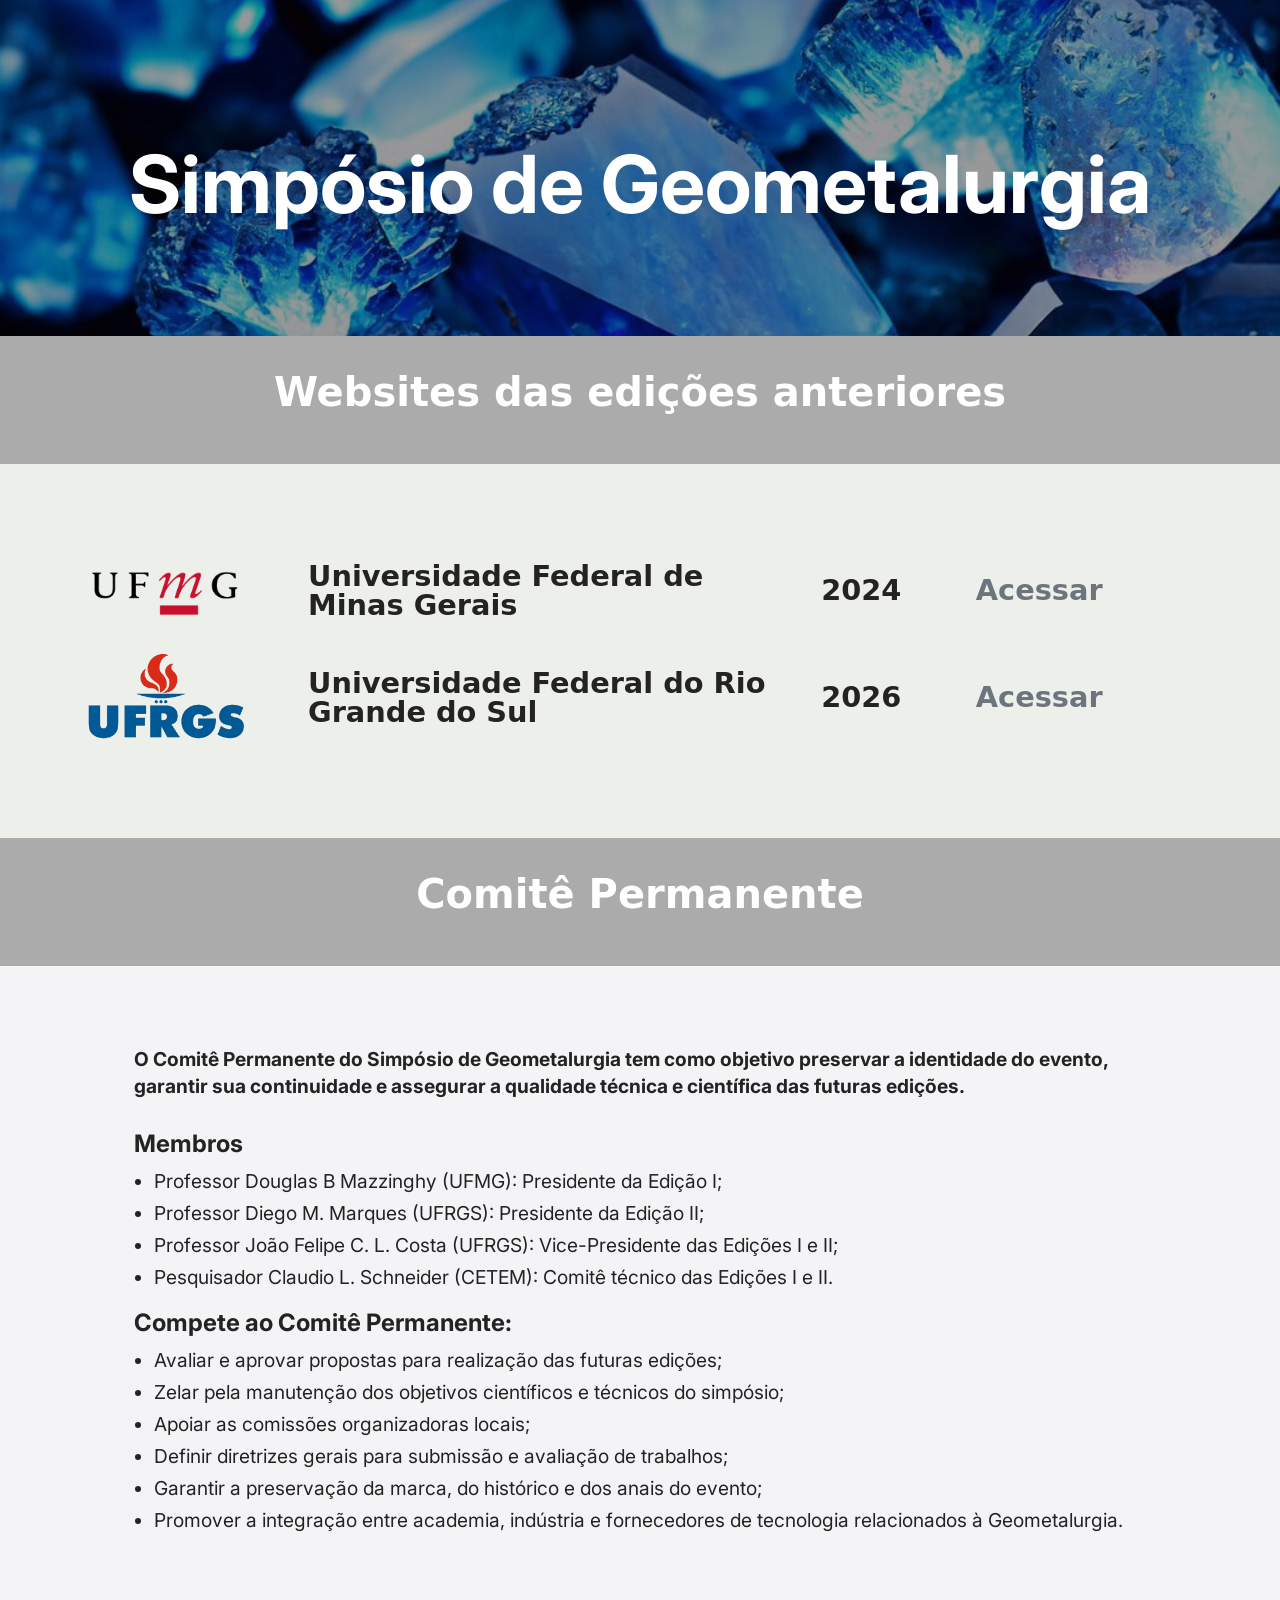
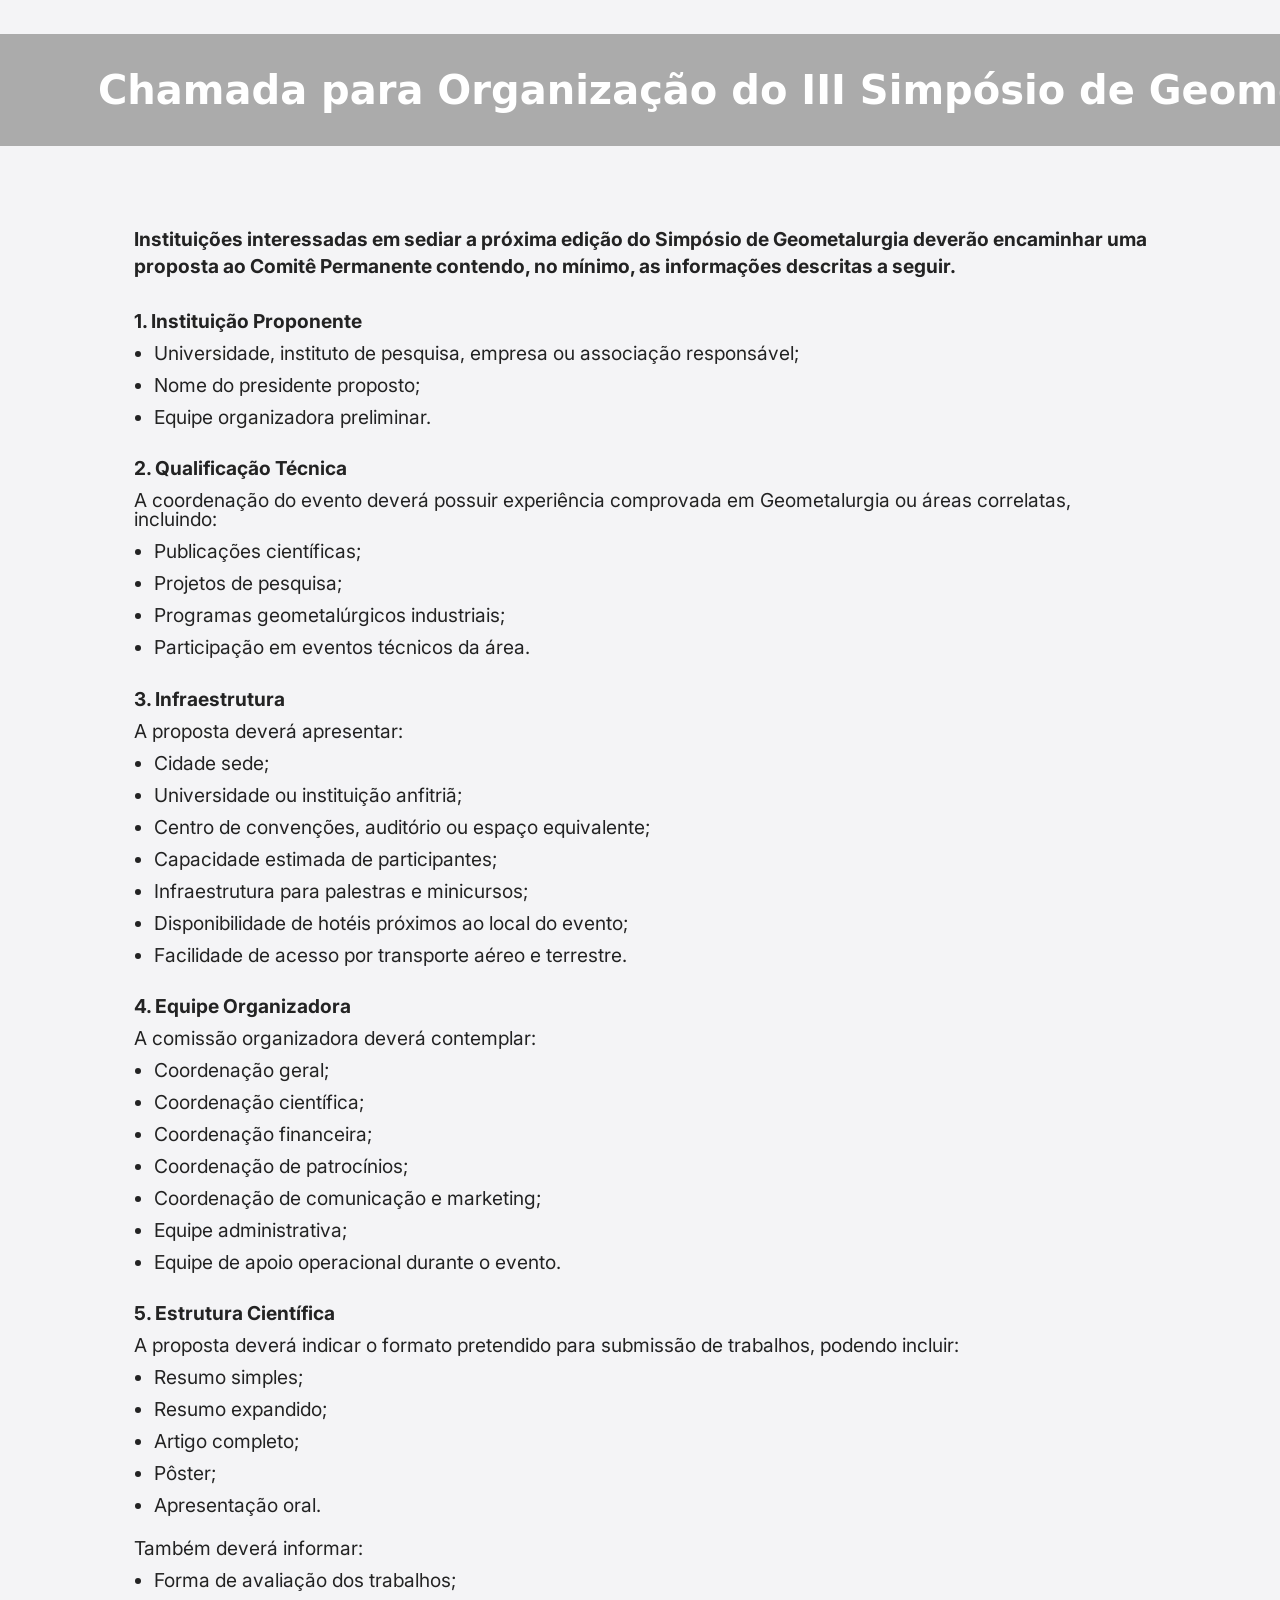
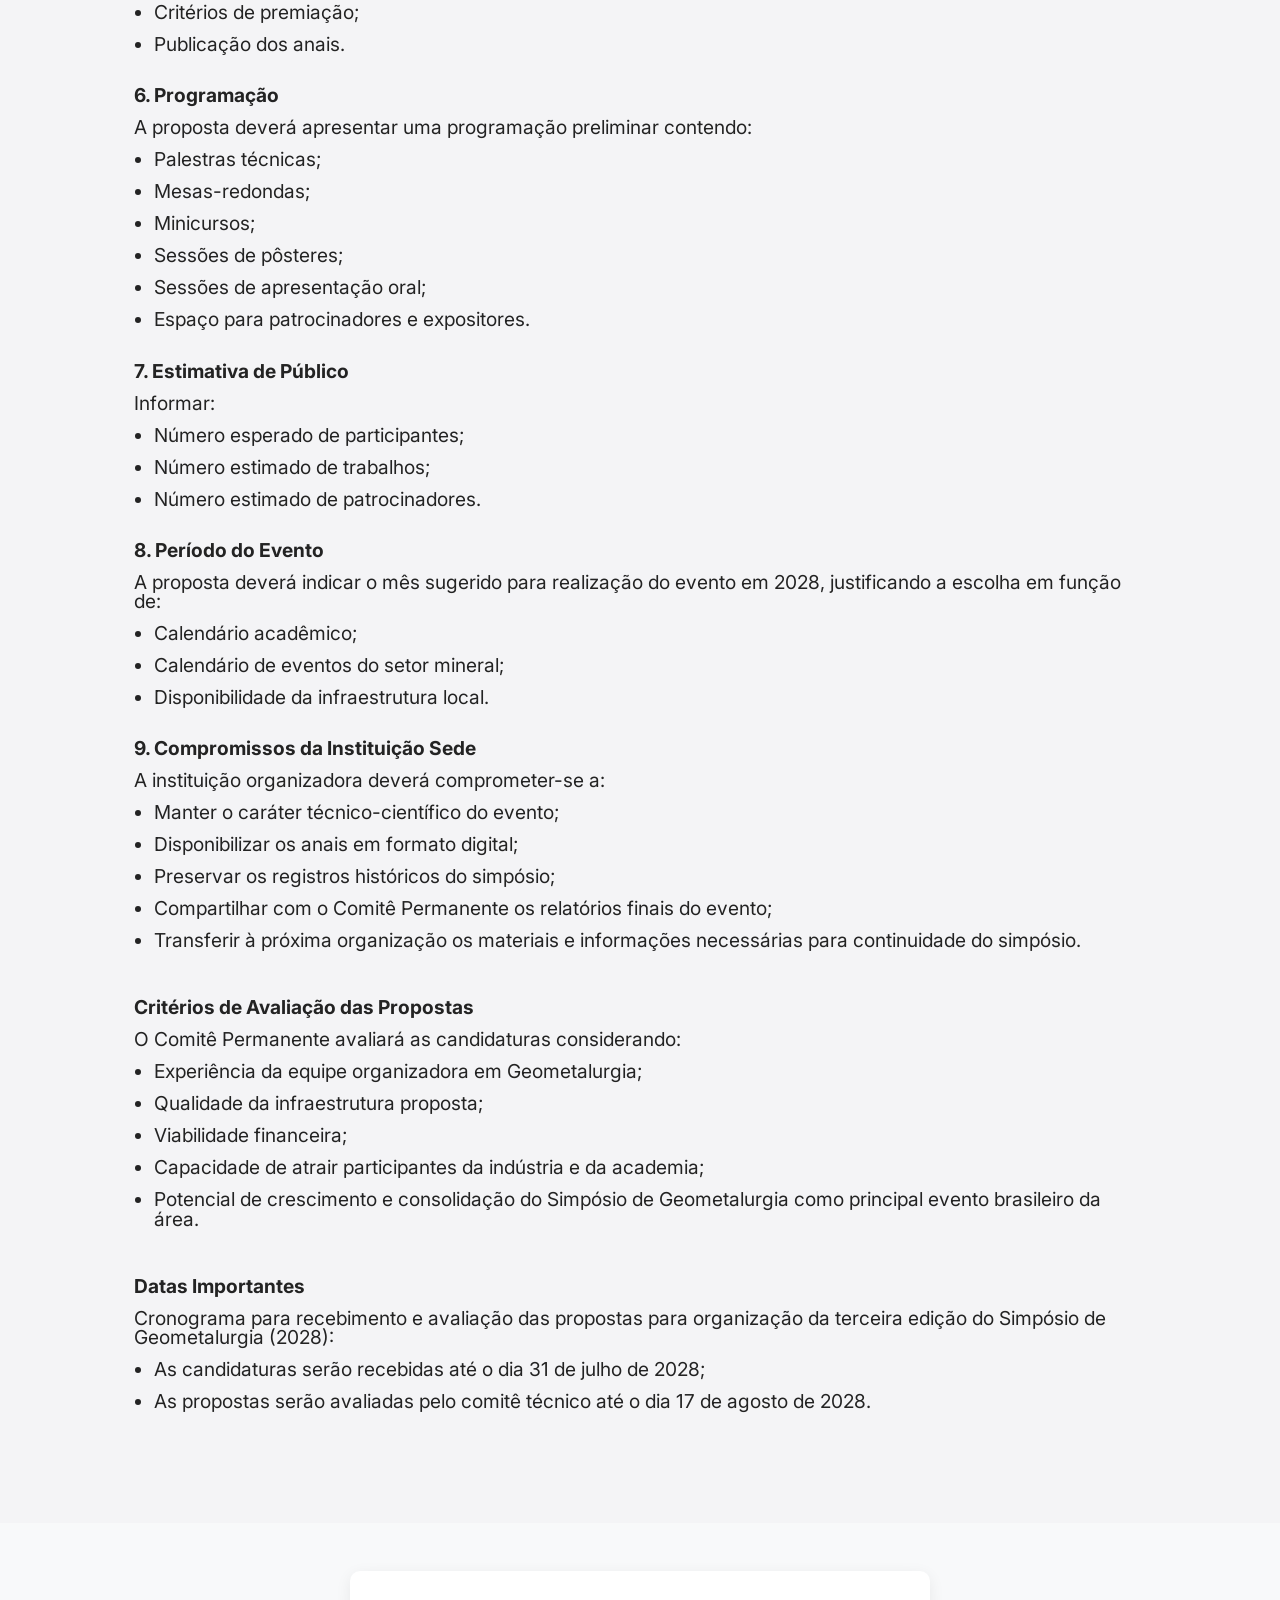
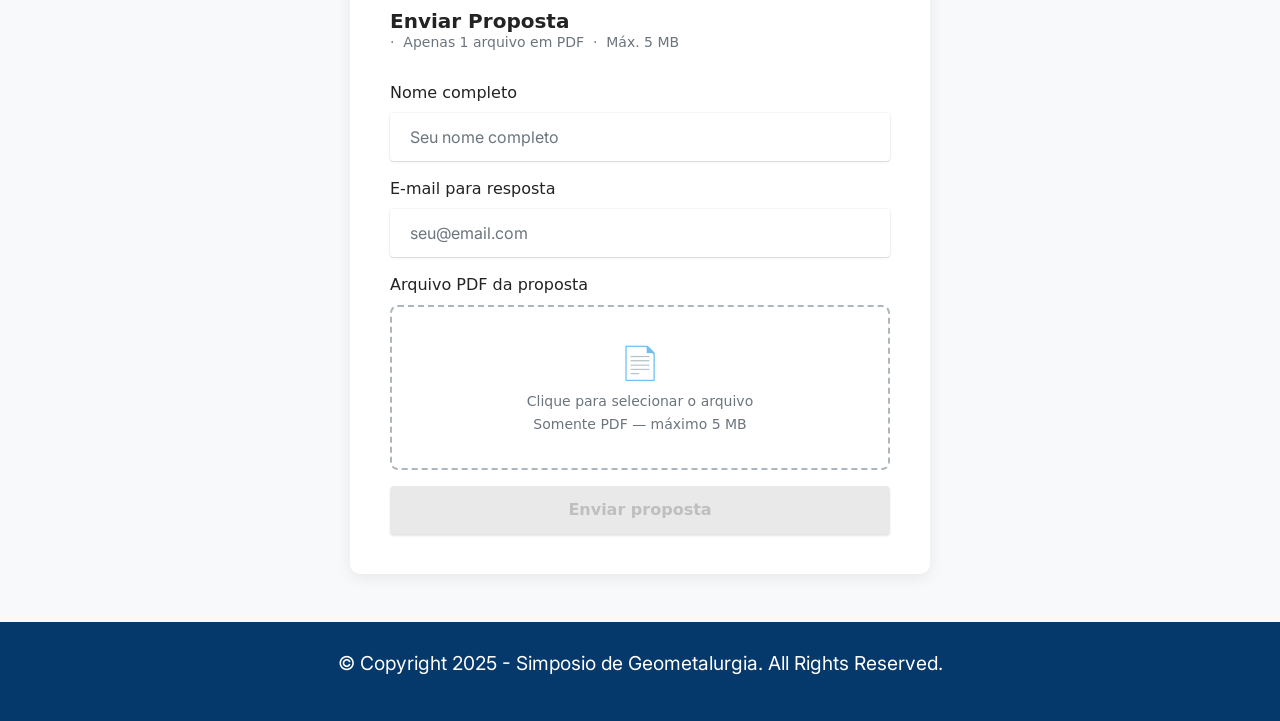
==== index.html @ 20f942c0 "Add files via upload" ====
<!DOCTYPE html>
<html  >
<head>
  <meta charset="UTF-8">
  <meta http-equiv="X-UA-Compatible" content="IE=edge">
  <meta name="generator" content="Mobirise v5.9.18, mobirise.com">
  <meta name="viewport" content="width=device-width, initial-scale=1, minimum-scale=1">
  <meta name="description" content="">
  
  <title>Geomet</title>
  <link rel="stylesheet" href="assets/bootstrap/css/bootstrap.min.css">
  <link rel="stylesheet" href="assets/bootstrap/css/bootstrap-grid.min.css">
  <link rel="stylesheet" href="assets/bootstrap/css/bootstrap-reboot.min.css">
  <link rel="stylesheet" href="assets/dropdown/css/style.css">
  <link rel="stylesheet" href="assets/socicon/css/styles.css">
  <link rel="stylesheet" href="assets/theme/css/style.css">
  <link rel="preload" href="https://fonts.googleapis.com/css?family=Inter:100,200,300,400,500,600,700,800,900&display=swap" as="style" onload="this.onload=null;this.rel='stylesheet'">
  <noscript><link rel="stylesheet" href="https://fonts.googleapis.com/css?family=Inter:100,200,300,400,500,600,700,800,900&display=swap"></noscript>
  <link rel="preload" as="style" href="assets/mobirise/css/mbr-additional.css?v=t43qXr"><link rel="stylesheet" href="assets/mobirise/css/mbr-additional.css?v=t43qXr" type="text/css">

  <style>
    /* Estilo personalizado para aplicar o fundo cinza claro na secção de texto mantendo o estilo Mobirise */
    .fundo-cinza {
      background-color: #f4f4f6 !important;
      color: #232323 !important;
      padding-top: 5rem;
      padding-bottom: 5rem;
    }
    .fundo-cinza p, .fundo-cinza li {
      margin-bottom: 0.8rem;
      text-align: left;
    }
    .fundo-cinza ul {
      padding-left: 20px;
      margin-bottom: 1.5rem;
    }
    .fundo-cinza h2, .fundo-cinza h4 {
      margin-top: 1.5rem;
      margin-bottom: 1rem;
      font-weight: bold;
    }
  </style>
</head>
<body>
  

<section data-bs-version="5.1" class="content4 cid-uk73lBADAf" id="content4-9">
    <div class="mbr-overlay" style="opacity: 0.4; background-color: rgb(0, 0, 0);"></div>
    <div class="container-fluid">
        <div class="row justify-content-center">
            <div class="title col-12 text-center">
                <h3 class="mbr-section-title mbr-fonts-style align-center mb-4 display-1" style="white-space: nowrap; width: 100%;">
                    <strong>Simpósio de Geometalurgia</strong>
                </h3>
            </div>
        </div>
    </div>
</section>

<section data-bs-version="5.1" class="footer3 cid-sFAOjz8nX7" once="footers" id="footer3-d" style="background-color: #ababab !important; padding-top: 2rem; padding-bottom: 2rem;">
    <div class="container">
        <div class="media-container-row align-center" style="color: #232323 !important;">
            <div class="row row-links">
                <ul class="foot-menu" style="list-style: none; padding: 0; margin: 0;">
                    <li class="foot-menu-item mbr-fonts-style display-6" style="color: #ffffff !important; font-weight: bold; text-align: center;">
                        Websites das edições anteriores
                    </li>
                </ul>
            </div>
        </div>
    </div>
</section>

<section data-bs-version="5.1" class="features11 cid-uk6ZJgrH31" id="features11-7">
    <div class="container">
        <div class="title"></div>
        
        <!-- Item 1: UFMG -->
        <div class="item features-image active mb-4">
            <div class="item-wrapper">
                <div class="row align-items-center">
                    <div class="col-12 col-md-2">
                        <div class="image-wrapper">
                            <img src="assets/images/logo-ufmg-2-860x335.png" alt="UFMG" title="" data-slide-to="0" data-bs-slide-to="0">
                        </div>
                    </div>
                    <div class="col-12 col-md-10">
                        <div class="card-box">
                            <div class="row align-items-center">
                                <div class="col-12 col-lg-7">
                                    <h4 class="card-title mbr-fonts-style mb-0" style="font-size: 1.8rem;">
                                        <strong>Universidade Federal de Minas Gerais</strong>
                                    </h4>
                                </div>
                                <div class="col-6 col-lg-2 text-lg-center">
                                    <p class="mbr-text mbr-fonts-style mb-0" style="font-size: 1.8rem;">
                                        <strong>2024</strong>
                                    </p>
                                </div>
                                <div class="col-6 col-lg-3 text-lg-end">
                                    <p class="cost mbr-fonts-style mb-0" style="font-size: 1.8rem;">
                                        <a href="https://geomet.eng.ufmg.br/" class="text-secondary" target="_blank" rel="noopener noreferrer"><strong>Acessar</strong></a>
                                    </p>
                                </div>
                            </div>
                        </div>
                    </div>
                </div>
            </div>
        </div>
        
        <!-- Item 2: UFRGS -->
        <div class="item features-image">
            <div class="item-wrapper">
                <div class="row align-items-center">
                    <div class="col-12 col-md-2">
                        <div class="image-wrapper">
                            <img src="assets/images/ce2b013d4c625b9b7167d43d7466c180.gif" alt="UFRGS" title="" data-slide-to="1" data-bs-slide-to="1">
                        </div>
                    </div>
                    <div class="col-12 col-md-10">
                        <div class="card-box">
                            <div class="row align-items-center">
                                <div class="col-12 col-lg-7">
                                    <h4 class="card-title mbr-fonts-style mb-0" style="font-size: 1.8rem;">
                                        <strong>Universidade Federal do Rio Grande do Sul</strong>
                                    </h4>
                                </div>
                                <div class="col-6 col-lg-2 text-lg-center">
                                    <p class="mbr-text mbr-fonts-style mb-0" style="font-size: 1.8rem;">
                                        <strong>2026</strong>
                                    </p>
                                </div>
                                <div class="col-6 col-lg-3 text-lg-end">
                                    <p class="cost mbr-fonts-style mb-0" style="font-size: 1.8rem;">
                                        <a href="https://geomet.com.br/" class="text-secondary" target="_blank" rel="noopener noreferrer"><strong>Acessar</strong></a>
                                    </p>
                                </div>
                            </div>
                        </div>
                    </div>
                </div>
            </div>
        </div>

    </div>
</section>

<section data-bs-version="5.1" class="footer3 cid-sFAOjz8nX7" once="footers" id="footer3-d" style="background-color: #ababab !important; padding-top: 2rem; padding-bottom: 2rem;">
    <div class="container">
        <div class="media-container-row align-center" style="color: #232323 !important;">
            <div class="row row-links">
                <ul class="foot-menu" style="list-style: none; padding: 0; margin: 0;">
                    <li class="foot-menu-item mbr-fonts-style display-6" style="color: #ffffff !important; font-weight: bold; text-align: center;">
                        Comitê Permanente
                    </li>
                </ul>
            </div>
        </div>
    </div>
</section>

<section data-bs-version="5.1" class="fundo-cinza mbr-fonts-style display-7">
    <div class="container">
        <div class="row justify-content-center">
            <div class="col-md-12 col-lg-11">
                
                <p class="mb-4" style="line-height: 1.4;"><strong>O Comitê Permanente do Simpósio de Geometalurgia tem como objetivo preservar a identidade do evento, garantir sua continuidade e assegurar a qualidade técnica e científica das futuras edições.</strong></p>
                
                <h4>Membros</h4>
                <ul>
                    <li>Professor Douglas B Mazzinghy (UFMG): Presidente da Edição I;</li>
                    <li>Professor Diego M. Marques (UFRGS): Presidente da Edição II;</li>
                    <li>Professor João Felipe C. L. Costa (UFRGS): Vice-Presidente das Edições I e II;</li>
                    <li>Pesquisador Claudio L. Schneider (CETEM): Comitê técnico das Edições I e II.</li>
                </ul>

                <h4>Compete ao Comitê Permanente:</h4>
                <ul>
                    <li>Avaliar e aprovar propostas para realização das futuras edições;</li>
                    <li>Zelar pela manutenção dos objetivos científicos e técnicos do simpósio;</li>
                    <li>Apoiar as comissões organizadoras locais;</li>
                    <li>Definir diretrizes gerais para submissão e avaliação de trabalhos;</li>
                    <li>Garantir a preservação da marca, do histórico e dos anais do evento;</li>
                    <li>Promover a integração entre academia, indústria e fornecedores de tecnologia relacionados à Geometalurgia.</li>
                </ul>
            </div>
        </div>
    </div>
</section>

<section data-bs-version="5.1" class="footer3 cid-sFAOjz8nX7" once="footers" id="footer3-d" style="background-color: #ababab !important; padding-top: 2rem; padding-bottom: 2rem;">
    <div class="container">
        <div class="media-container-row align-center" style="color: #232323 !important;">
            <div class="row w-100 justify-content-center">
                <p class="mbr-fonts-style display-6 m-0 text-center" style="color: #ffffff !important; font-weight: bold; white-space: nowrap;">
                    Chamada para Organização do III Simpósio de Geometalurgia (2028)
                </p>
            </div>
        </div>
    </div>
</section>

<section data-bs-version="5.1" class="fundo-cinza mbr-fonts-style display-7">
    <div class="container">
        <div class="row justify-content-center">
            <div class="col-md-12 col-lg-11">
                <p class="mb-4" style="line-height: 1.4;">
                    <strong>Instituições interessadas em sediar a próxima edição do Simpósio de Geometalurgia deverão encaminhar uma proposta ao Comitê Permanente contendo, no mínimo, as informações descritas a seguir.</strong>
                </p>
                <!-- Tópico 1 -->
                <div class="mb-4">
                    <p><strong>1. Instituição Proponente</strong></p>
                    <ul>
                        <li>Universidade, instituto de pesquisa, empresa ou associação responsável;</li>
                        <li>Nome do presidente proposto;</li>
                        <li>Equipe organizadora preliminar.</li>
                    </ul>
                </div>

                <!-- Tópico 2 -->
                <div class="mb-4 mt-4">
                    <p><strong>2. Qualificação Técnica</strong></p>
                    <p>A coordenação do evento deverá possuir experiência comprovada em Geometalurgia ou áreas correlatas, incluindo:</p>
                    <ul>
                        <li>Publicações científicas;</li>
                        <li>Projetos de pesquisa;</li>
                        <li>Programas geometalúrgicos industriais;</li>
                        <li>Participação em eventos técnicos da área.</li>
                    </ul>
                </div>

                <!-- Tópico 3 -->
                <div class="mb-4 mt-4">
                    <p><strong>3. Infraestrutura</strong></p>
                    <p>A proposta deverá apresentar:</p>
                    <ul>
                        <li>Cidade sede;</li>
                        <li>Universidade ou instituição anfitriã;</li>
                        <li>Centro de convenções, auditório ou espaço equivalente;</li>
                        <li>Capacidade estimada de participantes;</li>
                        <li>Infraestrutura para palestras e minicursos;</li>
                        <li>Disponibilidade de hotéis próximos ao local do evento;</li>
                        <li>Facilidade de acesso por transporte aéreo e terrestre.</li>
                    </ul>
                </div>

                <!-- Tópico 4 -->
                <div class="mb-4 mt-4">
                    <p><strong>4. Equipe Organizadora</strong></p>
                    <p>A comissão organizadora deverá contemplar:</p>
                    <ul>
                        <li>Coordenação geral;</li>
                        <li>Coordenação científica;</li>
                        <li>Coordenação financeira;</li>
                        <li>Coordenação de patrocínios;</li>
                        <li>Coordenação de comunicação e marketing;</li>
                        <li>Equipe administrativa;</li>
                        <li>Equipe de apoio operacional durante o evento.</li>
                    </ul>
                </div>

                <!-- Tópico 5 -->
                <div class="mb-4 mt-4">
                    <p><strong>5. Estrutura Científica</strong></p>
                    <p>A proposta deverá indicar o formato pretendido para submissão de trabalhos, podendo incluir:</p>
                    <ul>
                        <li>Resumo simples;</li>
                        <li>Resumo expandido;</li>
                        <li>Artigo completo;</li>
                        <li>Pôster;</li>
                        <li>Apresentação oral.</li>
                    </ul>
                    <p>Também deverá informar:</p>
                    <ul>
                        <li>Forma de avaliação dos trabalhos;</li>
                        <li>Critérios de premiação;</li>
                        <li>Publicação dos anais.</li>
                    </ul>
                </div>

                <!-- Tópico 6 -->
                <div class="mb-4 mt-4">
                    <p><strong>6. Programação</strong></p>
                    <p>A proposta deverá apresentar uma programação preliminar contendo:</p>
                    <ul>
                        <li>Palestras técnicas;</li>
                        <li>Mesas-redondas;</li>
                        <li>Minicursos;</li>
                        <li>Sessões de pôsteres;</li>
                        <li>Sessões de apresentação oral;</li>
                        <li>Espaço para patrocinadores e expositores.</li>
                    </ul>
                </div>

                <!-- Tópico 7 -->
                <div class="mb-4 mt-4">
                    <p><strong>7. Estimativa de Público</strong></p>
                    <p>Informar:</p>
                    <ul>
                        <li>Número esperado de participantes;</li>
                        <li>Número estimado de trabalhos;</li>
                        <li>Número estimado de patrocinadores.</li>
                    </ul>
                </div>

                <!-- Tópico 8 -->
                <div class="mb-4 mt-4">
                    <p><strong>8. Período do Evento</strong></p>
                    <p>A proposta deverá indicar o mês sugerido para realização do evento em 2028, justificando a escolha em função de:</p>
                    <ul>
                        <li>Calendário acadêmico;</li>
                        <li>Calendário de eventos do setor mineral;</li>
                        <li>Disponibilidade da infraestrutura local.</li>
                    </ul>
                </div>

                <!-- Tópico 9 -->
                <div class="mb-4 mt-4">
                    <p><strong>9. Compromissos da Instituição Sede</strong></p>
                    <p>A instituição organizadora deverá comprometer-se a:</p>
                    <ul>
                        <li>Manter o caráter técnico-científico do evento;</li>
                        <li>Disponibilizar os anais em formato digital;</li>
                        <li>Preservar os registros históricos do simpósio;</li>
                        <li>Compartilhar com o Comitê Permanente os relatórios finais do evento;</li>
                        <li>Transferir à próxima organização os materiais e informações necessárias para continuidade do simpósio.</li>
                    </ul>
                </div>

                <!-- Critérios de Avaliação -->
                <div class="mb-4 mt-5">
                    <p><strong>Critérios de Avaliação das Propostas</strong></p>
                    <p>O Comitê Permanente avaliará as candidaturas considerando:</p>
                    <ul>
                        <li>Experiência da equipe organizadora em Geometalurgia;</li>
                        <li>Qualidade da infraestrutura proposta;</li>
                        <li>Viabilidade financeira;</li>
                        <li>Capacidade de atrair participantes da indústria e da academia;</li>
                        <li>Potencial de crescimento e consolidação do Simpósio de Geometalurgia como principal evento brasileiro da área.</li>
                    </ul>
                </div>

                <!-- Datas Importantes -->
                <div class="mb-4 mt-5">
                    <p><strong>Datas Importantes</strong></p>
                    <p>Cronograma para recebimento e avaliação das propostas para organização da terceira edição do Simpósio de Geometalurgia (2028):</p>
                    <ul>
                        <li> As candidaturas serão recebidas até o dia 31 de julho de 2028;</li>
                        <li> As propostas serão avaliadas pelo comitê técnico até o dia 17 de agosto de 2028.</li>
                    </ul>
                </div>

            </div>
        </div>
    </div>
</section>

<script src="assets/bootstrap/js/bootstrap.bundle.min.js"></script>  
<script src="assets/smoothscroll/smooth-scroll.js"></script>  
<script src="assets/ytplayer/index.js"></script>  
<script src="assets/dropdown/js/navbar-dropdown.js"></script>  
<script src="assets/theme/js/script.js"></script>  
  
</body>
</html>

<html lang="pt-BR">
<head>
  <meta charset="UTF-8">
  <meta http-equiv="X-UA-Compatible" content="IE=edge">
  <meta name="viewport" content="width=device-width, initial-scale=1, minimum-scale=1">
  <link rel="shortcut icon" href="assets/images/design-sem-nome-8-96x96.png" type="image/x-icon">
  <title>Enviar Proposta — Simpósio de Geometalurgia</title>
  <link rel="stylesheet" href="assets/bootstrap/css/bootstrap.min.css">
  <link rel="stylesheet" href="assets/theme/css/style.css">
  <link rel="preload" href="https://fonts.googleapis.com/css?family=Inter:400,600,700&display=swap" as="style" onload="this.onload=null;this.rel='stylesheet'">
  <noscript><link rel="stylesheet" href="https://fonts.googleapis.com/css?family=Inter:400,600,700&display=swap"></noscript>
  <style>
    body { background: #f8f9fa; }
    .form-card {
      background: #fff;
      border-radius: 10px;
      box-shadow: 0 4px 16px rgba(0,0,0,0.07);
      padding: 2.5rem;
      max-width: 580px;
      margin: 3rem auto;
    }
    .file-label {
      display: block;
      border: 2px dashed #adb5bd;
      border-radius: 8px;
      padding: 2rem 1rem;
      text-align: center;
      cursor: pointer;
      transition: background 0.15s, border-color 0.15s;
    }
    .file-label:hover { background: #e9f0ff; border-color: #0d6efd; }
    #pdf-input { display: none; }
    #file-info {
      display: none;
      background: #f1f3f5;
      border-radius: 6px;
      padding: 0.6rem 1rem;
      align-items: center;
      gap: 10px;
      margin-top: 10px;
    }
    #file-info.show { display: flex; }
    #send-btn:disabled { opacity: 0.5; cursor: not-allowed; }
  </style>
</head>
<body>

<main class="container">
  <div class="form-card">

    <h5 class="fw-bold mb-1">Enviar Proposta</h5>
    <p class="text-muted small mb-4">
      ·&nbsp; Apenas 1 arquivo em PDF &nbsp;·&nbsp; Máx. 5 MB
    </p>

    <form
      action="https://formsubmit.co/dmazzinghy@demin.ufmg.br"
      method="POST"
      enctype="multipart/form-data"
    >
      <input type="hidden" name="_subject" value="Proposta — III Simpósio de Geometalurgia (2028)">
      <input type="hidden" name="_captcha" value="false">
      <input type="hidden" name="_next" value="https://seusite.github.io/obrigado.html">
      <input type="hidden" name="_template" value="table">

      <div class="mb-3">
        <label class="form-label fw-semibold">Nome completo</label>
        <input type="text" name="name" class="form-control" placeholder="Seu nome completo" required>
      </div>

      <div class="mb-3">
        <label class="form-label fw-semibold">E-mail para resposta</label>
        <input type="email" name="email" class="form-control" placeholder="seu@email.com" required>
      </div>

      <div class="mb-3">
        <label class="form-label fw-semibold">Arquivo PDF da proposta</label>

        <!-- Label clicável que aciona o input real -->
        <label class="file-label" for="pdf-input">
          <div style="font-size:2rem; margin-bottom:0.4rem;">📄</div>
          <p class="mb-1 text-muted small">Clique para selecionar o arquivo</p>
          <small class="text-muted">Somente PDF — máximo 5 MB</small>
        </label>

        <!-- Input nativo — name="attachment" é obrigatório para o Formsubmit enviar o anexo -->
        <input type="file" id="pdf-input" name="attachment" accept="application/pdf" required>

        <div id="file-info">
          <span style="font-size:1.3rem; flex-shrink:0;">📎</span>
          <div style="flex:1; min-width:0;">
            <p id="file-name" class="mb-0 fw-semibold small text-truncate"></p>
            <p id="file-size" class="mb-0 text-muted" style="font-size:0.75rem;"></p>
          </div>
        </div>

        <div id="file-error" class="text-danger small mt-1" style="display:none;"></div>
      </div>

      <button type="submit" id="send-btn" class="btn btn-primary w-100 mt-2" disabled>
        Enviar proposta
      </button>
    </form>

  </div>
</main>

<script>
  const input   = document.getElementById('pdf-input');
  const info    = document.getElementById('file-info');
  const nameEl  = document.getElementById('file-name');
  const sizeEl  = document.getElementById('file-size');
  const errEl   = document.getElementById('file-error');
  const sendBtn = document.getElementById('send-btn');

  input.addEventListener('change', function() {
    errEl.style.display = 'none';
    info.classList.remove('show');
    sendBtn.disabled = true;

    const file = this.files[0];
    if (!file) return;

    if (file.type !== 'application/pdf') {
      errEl.textContent = 'O arquivo deve estar em formato PDF.';
      errEl.style.display = 'block';
      input.value = '';
      return;
    }
    if (file.size > 5 * 1024 * 1024) {
      errEl.textContent = 'O arquivo excede o limite de 5 MB.';
      errEl.style.display = 'block';
      input.value = '';
      return;
    }

    nameEl.textContent = file.name;
    sizeEl.textContent = (file.size / (1024 * 1024)).toFixed(2) + ' MB';
    info.classList.add('show');
    sendBtn.disabled = false;
  });
</script>

<section data-bs-version="5.1" class="footer3 cid-sFAOjz8nX7" once="footers" id="footer3-d">
    <div class="container">
        <div class="media-container-row align-center mbr-white">
            <div class="row row-links">
                <ul class="foot-menu">
                    <li class="foot-menu-item mbr-fonts-style display-7">© Copyright 2025 - Simposio de Geometalurgia. All Rights Reserved.</li>
                </ul>
            </div>
            <div class="row row-copirayt">
                <p class="mbr-text mb-0 mbr-fonts-style mbr-white align-center display-7"></p>
            </div>
        </div>
    </div>
</section>

<script src="assets/bootstrap/js/bootstrap.bundle.min.js"></script>  
<script src="assets/smoothscroll/smooth-scroll.js"></script>  
<script src="assets/ytplayer/index.js"></script>  
<script src="assets/dropdown/js/navbar-dropdown.js"></script>  
<script src="assets/theme/js/script.js"></script>  
  
</body>
</html>
---- assets/dropdown/css/style.css ----
.navbar-dropdown {
  left: 0;
  padding: 0;
  position: absolute;
  right: 0;
  top: 0;
  transition: all 0.45s ease;
  z-index: 1030;
  background: #282828; }
  .navbar-dropdown .navbar-logo {
    margin-right: 0.8rem;
    transition: margin 0.3s ease-in-out;
    vertical-align: middle; }
    .navbar-dropdown .navbar-logo img {
      height: 3.125rem;
      transition: all 0.3s ease-in-out; }
    .navbar-dropdown .navbar-logo.mbr-iconfont {
      font-size: 3.125rem;
      line-height: 3.125rem; }
  .navbar-dropdown .navbar-caption {
    font-weight: 700;
    white-space: normal;
    vertical-align: -4px;
    line-height: 3.125rem !important; }
    .navbar-dropdown .navbar-caption, .navbar-dropdown .navbar-caption:hover {
      color: inherit;
      text-decoration: none; }
  .navbar-dropdown .mbr-iconfont + .navbar-caption {
    vertical-align: -1px; }
  .navbar-dropdown.navbar-fixed-top {
    position: fixed; }
  .navbar-dropdown .navbar-brand span {
    vertical-align: -4px; }
  .navbar-dropdown.bg-color.transparent {
    background: none; }
  .navbar-dropdown.navbar-short .navbar-brand {
    padding: 0.625rem 0; }
    .navbar-dropdown.navbar-short .navbar-brand span {
      vertical-align: -1px; }
  .navbar-dropdown.navbar-short .navbar-caption {
    line-height: 2.375rem !important;
    vertical-align: -2px; }
  .navbar-dropdown.navbar-short .navbar-logo {
    margin-right: 0.5rem; }
    .navbar-dropdown.navbar-short .navbar-logo img {
      height: 2.375rem; }
    .navbar-dropdown.navbar-short .navbar-logo.mbr-iconfont {
      font-size: 2.375rem;
      line-height: 2.375rem; }
  .navbar-dropdown.navbar-short .mbr-table-cell {
    height: 3.625rem; }
  .navbar-dropdown .navbar-close {
    left: 0.6875rem;
    position: fixed;
    top: 0.75rem;
    z-index: 1000; }
  .navbar-dropdown .hamburger-icon {
    content: "";
    display: inline-block;
    vertical-align: middle;
    width: 16px;
    -webkit-box-shadow: 0 -6px 0 1px #282828,0 0 0 1px #282828,0 6px 0 1px #282828;
    -moz-box-shadow: 0 -6px 0 1px #282828,0 0 0 1px #282828,0 6px 0 1px #282828;
    box-shadow: 0 -6px 0 1px #282828,0 0 0 1px #282828,0 6px 0 1px #282828; }

.dropdown-menu .dropdown-toggle[data-toggle="dropdown-submenu"]::after {
  border-bottom: 0.35em solid transparent;
  border-left: 0.35em solid;
  border-right: 0;
  border-top: 0.35em solid transparent;
  margin-left: 0.3rem; }

.dropdown-menu .dropdown-item:focus {
  outline: 0; }

.nav-dropdown {
  font-size: 0.75rem;
  font-weight: 500;
  height: auto !important; }
  .nav-dropdown .nav-btn {
    padding-left: 1rem; }
  .nav-dropdown .link {
    margin: .667em 1.667em;
    font-weight: 500;
    padding: 0;
    transition: color .2s ease-in-out; }
    .nav-dropdown .link.dropdown-toggle {
      margin-right: 2.583em; }
      .nav-dropdown .link.dropdown-toggle::after {
        margin-left: .25rem;
        border-top: 0.35em solid;
        border-right: 0.35em solid transparent;
        border-left: 0.35em solid transparent;
        border-bottom: 0; }
      .nav-dropdown .link.dropdown-toggle[aria-expanded="true"] {
        margin: 0;
        padding: 0.667em 3.263em  0.667em 1.667em; }
  .nav-dropdown .link::after,
  .nav-dropdown .dropdown-item::after {
    color: inherit; }
  .nav-dropdown .btn {
    font-size: 0.75rem;
    font-weight: 700;
    letter-spacing: 0;
    margin-bottom: 0;
    padding-left: 1.25rem;
    padding-right: 1.25rem; }
  .nav-dropdown .dropdown-menu {
    border-radius: 0;
    border: 0;
    left: 0;
    margin: 0;
    padding-bottom: 1.25rem;
    padding-top: 1.25rem;
    position: relative; }
  .nav-dropdown .dropdown-submenu {
    margin-left: 0.125rem;
    top: 0; }
  .nav-dropdown .dropdown-item {
    font-weight: 500;
    line-height: 2;
    padding: 0.3846em 4.615em 0.3846em 1.5385em;
    position: relative;
    transition: color .2s ease-in-out, background-color .2s ease-in-out; }
    .nav-dropdown .dropdown-item::after {
      margin-top: -0.3077em;
      position: absolute;
      right: 1.1538em;
      top: 50%; }
    .nav-dropdown .dropdown-item:focus, .nav-dropdown .dropdown-item:hover {
      background: none; }

@media (max-width: 767px) {
  .nav-dropdown.navbar-toggleable-sm {
    bottom: 0;
    display: none;
    left: 0;
    overflow-x: hidden;
    position: fixed;
    top: 0;
    transform: translateX(-100%);
    -ms-transform: translateX(-100%);
    -webkit-transform: translateX(-100%);
    width: 18.75rem;
    z-index: 999; } }
.nav-dropdown.navbar-toggleable-xl {
  bottom: 0;
  display: none;
  left: 0;
  overflow-x: hidden;
  position: fixed;
  top: 0;
  transform: translateX(-100%);
  -ms-transform: translateX(-100%);
  -webkit-transform: translateX(-100%);
  width: 18.75rem;
  z-index: 999; }

.nav-dropdown-sm {
  display: block !important;
  overflow-x: hidden;
  overflow: auto;
  padding-top: 3.875rem; }
  .nav-dropdown-sm::after {
    content: "";
    display: block;
    height: 3rem;
    width: 100%; }
  .nav-dropdown-sm.collapse.in ~ .navbar-close {
    display: block !important; }
  .nav-dropdown-sm.collapsing, .nav-dropdown-sm.collapse.in {
    transform: translateX(0);
    -ms-transform: translateX(0);
    -webkit-transform: translateX(0);
    transition: all 0.25s ease-out;
    -webkit-transition: all 0.25s ease-out;
    background: #282828; }
  .nav-dropdown-sm.collapsing[aria-expanded="false"] {
    transform: translateX(-100%);
    -ms-transform: translateX(-100%);
    -webkit-transform: translateX(-100%); }
  .nav-dropdown-sm .nav-item {
    display: block;
    margin-left: 0 !important;
    padding-left: 0; }
  .nav-dropdown-sm .link,
  .nav-dropdown-sm .dropdown-item {
    border-top: 1px dotted rgba(255, 255, 255, 0.1);
    font-size: 0.8125rem;
    line-height: 1.6;
    margin: 0 !important;
    padding: 0.875rem 2.4rem 0.875rem 1.5625rem !important;
    position: relative;
    white-space: normal; }
    .nav-dropdown-sm .link:focus, .nav-dropdown-sm .link:hover,
    .nav-dropdown-sm .dropdown-item:focus,
    .nav-dropdown-sm .dropdown-item:hover {
      background: rgba(0, 0, 0, 0.2) !important;
      color: #c0a375; }
  .nav-dropdown-sm .nav-btn {
    position: relative;
    padding: 1.5625rem 1.5625rem 0 1.5625rem; }
    .nav-dropdown-sm .nav-btn::before {
      border-top: 1px dotted rgba(255, 255, 255, 0.1);
      content: "";
      left: 0;
      position: absolute;
      top: 0;
      width: 100%; }
    .nav-dropdown-sm .nav-btn + .nav-btn {
      padding-top: 0.625rem; }
      .nav-dropdown-sm .nav-btn + .nav-btn::before {
        display: none; }
  .nav-dropdown-sm .btn {
    padding: 0.625rem 0; }
  .nav-dropdown-sm .dropdown-toggle[data-toggle="dropdown-submenu"]::after {
    margin-left: .25rem;
    border-top: 0.35em solid;
    border-right: 0.35em solid transparent;
    border-left: 0.35em solid transparent;
    border-bottom: 0; }
  .nav-dropdown-sm .dropdown-toggle[data-toggle="dropdown-submenu"][aria-expanded="true"]::after {
    border-top: 0;
    border-right: 0.35em solid transparent;
    border-left: 0.35em solid transparent;
    border-bottom: 0.35em solid; }
  .nav-dropdown-sm .dropdown-menu {
    margin: 0;
    padding: 0;
    position: relative;
    top: 0;
    left: 0;
    width: 100%;
    border: 0;
    float: none;
    border-radius: 0;
    background: none; }
  .nav-dropdown-sm .dropdown-submenu {
    left: 100%;
    margin-left: 0.125rem;
    margin-top: -1.25rem;
    top: 0; }

.navbar-toggleable-sm .nav-dropdown .dropdown-menu {
  position: absolute; }

.navbar-toggleable-sm .nav-dropdown .dropdown-submenu {
  left: 100%;
  margin-left: 0.125rem;
  margin-top: -1.25rem;
  top: 0; }

.navbar-toggleable-sm.opened .nav-dropdown .dropdown-menu {
  position: relative; }

.navbar-toggleable-sm.opened .nav-dropdown .dropdown-submenu {
  left: 0;
  margin-left: 00rem;
  margin-top: 0rem;
  top: 0; }

.is-builder .nav-dropdown.collapsing {
  transition: none !important; }
---- assets/socicon/css/styles.css ----
@charset "UTF-8";

@font-face {
  font-family: 'Socicon';
  src:  url('../fonts/socicon.eot');
  src:  url('../fonts/socicon.eot?#iefix') format('embedded-opentype'),
    url('../fonts/socicon.woff2') format('woff2'),
    url('../fonts/socicon.ttf') format('truetype'),
    url('../fonts/socicon.woff') format('woff'),
    url('../fonts/socicon.svg#socicon') format('svg');
  font-weight: normal;
  font-style: normal;
  font-display: swap;
}

[data-icon]:before {
  font-family: "socicon" !important;
  content: attr(data-icon);
  font-style: normal !important;
  font-weight: normal !important;
  font-variant: normal !important;
  text-transform: none !important;
  speak: none;
  line-height: 1;
  -webkit-font-smoothing: antialiased;
  -moz-osx-font-smoothing: grayscale;
}

[class^="socicon-"], [class*=" socicon-"] {
  /* use !important to prevent issues with browser extensions that change fonts */
  font-family: 'Socicon' !important;
  speak: none;
  font-style: normal;
  font-weight: normal;
  font-variant: normal;
  text-transform: none;
  line-height: 1;

  /* Better Font Rendering =========== */
  -webkit-font-smoothing: antialiased;
  -moz-osx-font-smoothing: grayscale;
}

.socicon-500px:before {
  content: "\e000";
}
.socicon-8tracks:before {
  content: "\e001";
}
.socicon-airbnb:before {
  content: "\e002";
}
.socicon-alliance:before {
  content: "\e003";
}
.socicon-amazon:before {
  content: "\e004";
}
.socicon-amplement:before {
  content: "\e005";
}
.socicon-android:before {
  content: "\e006";
}
.socicon-angellist:before {
  content: "\e007";
}
.socicon-apple:before {
  content: "\e008";
}
.socicon-appnet:before {
  content: "\e009";
}
.socicon-baidu:before {
  content: "\e00a";
}
.socicon-bandcamp:before {
  content: "\e00b";
}
.socicon-battlenet:before {
  content: "\e00c";
}
.socicon-mixer:before {
  content: "\e00d";
}
.socicon-bebee:before {
  content: "\e00e";
}
.socicon-bebo:before {
  content: "\e00f";
}
.socicon-behance:before {
  content: "\e010";
}
.socicon-blizzard:before {
  content: "\e011";
}
.socicon-blogger:before {
  content: "\e012";
}
.socicon-buffer:before {
  content: "\e013";
}
.socicon-chrome:before {
  content: "\e014";
}
.socicon-coderwall:before {
  content: "\e015";
}
.socicon-curse:before {
  content: "\e016";
}
.socicon-dailymotion:before {
  content: "\e017";
}
.socicon-deezer:before {
  content: "\e018";
}
.socicon-delicious:before {
  content: "\e019";
}
.socicon-deviantart:before {
  content: "\e01a";
}
.socicon-diablo:before {
  content: "\e01b";
}
.socicon-digg:before {
  content: "\e01c";
}
.socicon-discord:before {
  content: "\e01d";
}
.socicon-disqus:before {
  content: "\e01e";
}
.socicon-douban:before {
  content: "\e01f";
}
.socicon-draugiem:before {
  content: "\e020";
}
.socicon-dribbble:before {
  content: "\e021";
}
.socicon-drupal:before {
  content: "\e022";
}
.socicon-ebay:before {
  content: "\e023";
}
.socicon-ello:before {
  content: "\e024";
}
.socicon-endomodo:before {
  content: "\e025";
}
.socicon-envato:before {
  content: "\e026";
}
.socicon-etsy:before {
  content: "\e027";
}
.socicon-facebook:before {
  content: "\e028";
}
.socicon-feedburner:before {
  content: "\e029";
}
.socicon-filmweb:before {
  content: "\e02a";
}
.socicon-firefox:before {
  content: "\e02b";
}
.socicon-flattr:before {
  content: "\e02c";
}
.socicon-flickr:before {
  content: "\e02d";
}
.socicon-formulr:before {
  content: "\e02e";
}
.socicon-forrst:before {
  content: "\e02f";
}
.socicon-foursquare:before {
  content: "\e030";
}
.socicon-friendfeed:before {
  content: "\e031";
}
.socicon-github:before {
  content: "\e032";
}
.socicon-goodreads:before {
  content: "\e033";
}
.socicon-google:before {
  content: "\e034";
}
.socicon-googlescholar:before {
  content: "\e035";
}
.socicon-googlegroups:before {
  content: "\e036";
}
.socicon-googlephotos:before {
  content: "\e037";
}
.socicon-googleplus:before {
  content: "\e038";
}
.socicon-grooveshark:before {
  content: "\e039";
}
.socicon-hackerrank:before {
  content: "\e03a";
}
.socicon-hearthstone:before {
  content: "\e03b";
}
.socicon-hellocoton:before {
  content: "\e03c";
}
.socicon-heroes:before {
  content: "\e03d";
}
.socicon-smashcast:before {
  content: "\e03e";
}
.socicon-horde:before {
  content: "\e03f";
}
.socicon-houzz:before {
  content: "\e040";
}
.socicon-icq:before {
  content: "\e041";
}
.socicon-identica:before {
  content: "\e042";
}
.socicon-imdb:before {
  content: "\e043";
}
.socicon-instagram:before {
  content: "\e044";
}
.socicon-issuu:before {
  content: "\e045";
}
.socicon-istock:before {
  content: "\e046";
}
.socicon-itunes:before {
  content: "\e047";
}
.socicon-keybase:before {
  content: "\e048";
}
.socicon-lanyrd:before {
  content: "\e049";
}
.socicon-lastfm:before {
  content: "\e04a";
}
.socicon-line:before {
  content: "\e04b";
}
.socicon-linkedin:before {
  content: "\e04c";
}
.socicon-livejournal:before {
  content: "\e04d";
}
.socicon-lyft:before {
  content: "\e04e";
}
.socicon-macos:before {
  content: "\e04f";
}
.socicon-mail:before {
  content: "\e050";
}
.socicon-medium:before {
  content: "\e051";
}
.socicon-meetup:before {
  content: "\e052";
}
.socicon-mixcloud:before {
  content: "\e053";
}
.socicon-modelmayhem:before {
  content: "\e054";
}
.socicon-mumble:before {
  content: "\e055";
}
.socicon-myspace:before {
  content: "\e056";
}
.socicon-newsvine:before {
  content: "\e057";
}
.socicon-nintendo:before {
  content: "\e058";
}
.socicon-npm:before {
  content: "\e059";
}
.socicon-odnoklassniki:before {
  content: "\e05a";
}
.socicon-openid:before {
  content: "\e05b";
}
.socicon-opera:before {
  content: "\e05c";
}
.socicon-outlook:before {
  content: "\e05d";
}
.socicon-overwatch:before {
  content: "\e05e";
}
.socicon-patreon:before {
  content: "\e05f";
}
.socicon-paypal:before {
  content: "\e060";
}
.socicon-periscope:before {
  content: "\e061";
}
.socicon-persona:before {
  content: "\e062";
}
.socicon-pinterest:before {
  content: "\e063";
}
.socicon-play:before {
  content: "\e064";
}
.socicon-player:before {
  content: "\e065";
}
.socicon-playstation:before {
  content: "\e066";
}
.socicon-pocket:before {
  content: "\e067";
}
.socicon-qq:before {
  content: "\e068";
}
.socicon-quora:before {
  content: "\e069";
}
.socicon-raidcall:before {
  content: "\e06a";
}
.socicon-ravelry:before {
  content: "\e06b";
}
.socicon-reddit:before {
  content: "\e06c";
}
.socicon-renren:before {
  content: "\e06d";
}
.socicon-researchgate:before {
  content: "\e06e";
}
.socicon-residentadvisor:before {
  content: "\e06f";
}
.socicon-reverbnation:before {
  content: "\e070";
}
.socicon-rss:before {
  content: "\e071";
}
.socicon-sharethis:before {
  content: "\e072";
}
.socicon-skype:before {
  content: "\e073";
}
.socicon-slideshare:before {
  content: "\e074";
}
.socicon-smugmug:before {
  content: "\e075";
}
.socicon-snapchat:before {
  content: "\e076";
}
.socicon-songkick:before {
  content: "\e077";
}
.socicon-soundcloud:before {
  content: "\e078";
}
.socicon-spotify:before {
  content: "\e079";
}
.socicon-stackexchange:before {
  content: "\e07a";
}
.socicon-stackoverflow:before {
  content: "\e07b";
}
.socicon-starcraft:before {
  content: "\e07c";
}
.socicon-stayfriends:before {
  content: "\e07d";
}
.socicon-steam:before {
  content: "\e07e";
}
.socicon-storehouse:before {
  content: "\e07f";
}
.socicon-strava:before {
  content: "\e080";
}
.socicon-streamjar:before {
  content: "\e081";
}
.socicon-stumbleupon:before {
  content: "\e082";
}
.socicon-swarm:before {
  content: "\e083";
}
.socicon-teamspeak:before {
  content: "\e084";
}
.socicon-teamviewer:before {
  content: "\e085";
}
.socicon-technorati:before {
  content: "\e086";
}
.socicon-telegram:before {
  content: "\e087";
}
.socicon-tripadvisor:before {
  content: "\e088";
}
.socicon-tripit:before {
  content: "\e089";
}
.socicon-triplej:before {
  content: "\e08a";
}
.socicon-tumblr:before {
  content: "\e08b";
}
.socicon-twitch:before {
  content: "\e08c";
}
.socicon-twitter:before {
  content: "\e08d";
}
.socicon-uber:before {
  content: "\e08e";
}
.socicon-ventrilo:before {
  content: "\e08f";
}
.socicon-viadeo:before {
  content: "\e090";
}
.socicon-viber:before {
  content: "\e091";
}
.socicon-viewbug:before {
  content: "\e092";
}
.socicon-vimeo:before {
  content: "\e093";
}
.socicon-vine:before {
  content: "\e094";
}
.socicon-vkontakte:before {
  content: "\e095";
}
.socicon-warcraft:before {
  content: "\e096";
}
.socicon-wechat:before {
  content: "\e097";
}
.socicon-weibo:before {
  content: "\e098";
}
.socicon-whatsapp:before {
  content: "\e099";
}
.socicon-wikipedia:before {
  content: "\e09a";
}
.socicon-windows:before {
  content: "\e09b";
}
.socicon-wordpress:before {
  content: "\e09c";
}
.socicon-wykop:before {
  content: "\e09d";
}
.socicon-xbox:before {
  content: "\e09e";
}
.socicon-xing:before {
  content: "\e09f";
}
.socicon-yahoo:before {
  content: "\e0a0";
}
.socicon-yammer:before {
  content: "\e0a1";
}
.socicon-yandex:before {
  content: "\e0a2";
}
.socicon-yelp:before {
  content: "\e0a3";
}
.socicon-younow:before {
  content: "\e0a4";
}
.socicon-youtube:before {
  content: "\e0a5";
}
.socicon-zapier:before {
  content: "\e0a6";
}
.socicon-zerply:before {
  content: "\e0a7";
}
.socicon-zomato:before {
  content: "\e0a8";
}
.socicon-zynga:before {
  content: "\e0a9";
}
.socicon-spreadshirt:before {
  content: "\e901";
}
.socicon-gamejolt:before {
  content: "\e902";
}
.socicon-trello:before {
  content: "\e903";
}
.socicon-tunein:before {
  content: "\e904";
}
.socicon-bloglovin:before {
  content: "\e905";
}
.socicon-gamewisp:before {
  content: "\e906";
}
.socicon-messenger:before {
  content: "\e907";
}
.socicon-pandora:before {
  content: "\e908";
}
.socicon-augment:before {
  content: "\e909";
}
.socicon-bitbucket:before {
  content: "\e90a";
}
.socicon-fyuse:before {
  content: "\e90b";
}
.socicon-yt-gaming:before {
  content: "\e90c";
}
.socicon-sketchfab:before {
  content: "\e90d";
}
.socicon-mobcrush:before {
  content: "\e90e";
}
.socicon-microsoft:before {
  content: "\e90f";
}
.socicon-realtor:before {
  content: "\e910";
}
.socicon-tidal:before {
  content: "\e911";
}
.socicon-qobuz:before {
  content: "\e912";
}
.socicon-natgeo:before {
  content: "\e913";
}
.socicon-mastodon:before {
  content: "\e914";
}
.socicon-unsplash:before {
  content: "\e915";
}
.socicon-homeadvisor:before {
  content: "\e916";
}
.socicon-angieslist:before {
  content: "\e917";
}
.socicon-codepen:before {
  content: "\e918";
}
.socicon-slack:before {
  content: "\e919";
}
.socicon-openaigym:before {
  content: "\e91a";
}
.socicon-logmein:before {
  content: "\e91b";
}
.socicon-fiverr:before {
  content: "\e91c";
}
.socicon-gotomeeting:before {
  content: "\e91d";
}
.socicon-aliexpress:before {
  content: "\e91e";
}
.socicon-guru:before {
  content: "\e91f";
}
.socicon-appstore:before {
  content: "\e920";
}
.socicon-homes:before {
  content: "\e921";
}
.socicon-zoom:before {
  content: "\e922";
}
.socicon-alibaba:before {
  content: "\e923";
}
.socicon-craigslist:before {
  content: "\e924";
}
.socicon-wix:before {
  content: "\e925";
}
.socicon-redfin:before {
  content: "\e926";
}
.socicon-googlecalendar:before {
  content: "\e927";
}
.socicon-shopify:before {
  content: "\e928";
}
.socicon-freelancer:before {
  content: "\e929";
}
.socicon-seedrs:before {
  content: "\e92a";
}
.socicon-bing:before {
  content: "\e92b";
}
.socicon-doodle:before {
  content: "\e92c";
}
.socicon-bonanza:before {
  content: "\e92d";
}
.socicon-squarespace:before {
  content: "\e92e";
}
.socicon-toptal:before {
  content: "\e92f";
}
.socicon-gust:before {
  content: "\e930";
}
.socicon-ask:before {
  content: "\e931";
}
.socicon-trulia:before {
  content: "\e932";
}
.socicon-loomly:before {
  content: "\e933";
}
.socicon-ghost:before {
  content: "\e934";
}
.socicon-upwork:before {
  content: "\e935";
}
.socicon-fundable:before {
  content: "\e936";
}
.socicon-booking:before {
  content: "\e937";
}
.socicon-googlemaps:before {
  content: "\e938";
}
.socicon-zillow:before {
  content: "\e939";
}
.socicon-niconico:before {
  content: "\e93a";
}
.socicon-toneden:before {
  content: "\e93b";
}
.socicon-crunchbase:before {
  content: "\e93c";
}
.socicon-homefy:before {
  content: "\e93d";
}
.socicon-calendly:before {
  content: "\e93e";
}
.socicon-livemaster:before {
  content: "\e93f";
}
.socicon-udemy:before {
  content: "\e940";
}
.socicon-codered:before {
  content: "\e941";
}
.socicon-origin:before {
  content: "\e942";
}
.socicon-nextdoor:before {
  content: "\e943";
}
.socicon-portfolio:before {
  content: "\e944";
}
.socicon-instructables:before {
  content: "\e945";
}
.socicon-gitlab:before {
  content: "\e946";
}
.socicon-hackernews:before {
  content: "\e947";
}
.socicon-smashwords:before {
  content: "\e948";
}
.socicon-kobo:before {
  content: "\e949";
}
.socicon-bookbub:before {
  content: "\e94a";
}
.socicon-mailru:before {
  content: "\e94b";
}
.socicon-moddb:before {
  content: "\e94c";
}
.socicon-indiedb:before {
  content: "\e94d";
}
.socicon-traxsource:before {
  content: "\e94e";
}
.socicon-gamefor:before {
  content: "\e94f";
}
.socicon-pixiv:before {
  content: "\e950";
}
.socicon-myanimelist:before {
  content: "\e951";
}
.socicon-blackberry:before {
  content: "\e952";
}
.socicon-wickr:before {
  content: "\e953";
}
.socicon-spip:before {
  content: "\e954";
}
.socicon-napster:before {
  content: "\e955";
}
.socicon-beatport:before {
  content: "\e956";
}
.socicon-hackerone:before {
  content: "\e957";
}
.socicon-internet:before {
  content: "\e958";
}
.socicon-ubuntu:before {
  content: "\e959";
}
.socicon-artstation:before {
  content: "\e95a";
}
.socicon-invision:before {
  content: "\e95b";
}
.socicon-torial:before {
  content: "\e95c";
}
.socicon-collectorz:before {
  content: "\e95d";
}
.socicon-seenthis:before {
  content: "\e95e";
}
.socicon-googleplaymusic:before {
  content: "\e95f";
}
.socicon-debian:before {
  content: "\e960";
}
.socicon-filmfreeway:before {
  content: "\e961";
}
.socicon-gnome:before {
  content: "\e962";
}
.socicon-itchio:before {
  content: "\e963";
}
.socicon-jamendo:before {
  content: "\e964";
}
.socicon-mix:before {
  content: "\e965";
}
.socicon-sharepoint:before {
  content: "\e966";
}
.socicon-tinder:before {
  content: "\e967";
}
.socicon-windguru:before {
  content: "\e968";
}
.socicon-cdbaby:before {
  content: "\e969";
}
.socicon-elementaryos:before {
  content: "\e96a";
}
.socicon-stage32:before {
  content: "\e96b";
}
.socicon-tiktok:before {
  content: "\e96c";
}
.socicon-gitter:before {
  content: "\e96d";
}
.socicon-letterboxd:before {
  content: "\e96e";
}
.socicon-threema:before {
  content: "\e96f";
}
.socicon-splice:before {
  content: "\e970";
}
.socicon-metapop:before {
  content: "\e971";
}
.socicon-naver:before {
  content: "\e972";
}
.socicon-remote:before {
  content: "\e973";
}
.socicon-flipboard:before {
  content: "\e974";
}
.socicon-googlehangouts:before {
  content: "\e975";
}
.socicon-dlive:before {
  content: "\e976";
}
.socicon-vsco:before {
  content: "\e977";
}
.socicon-stitcher:before {
  content: "\e978";
}
.socicon-avvo:before {
  content: "\e979";
}
.socicon-redbubble:before {
  content: "\e97a";
}
.socicon-society6:before {
  content: "\e97b";
}
.socicon-zazzle:before {
  content: "\e97c";
}
.socicon-eitaa:before {
  content: "\e97d";
}
.socicon-soroush:before {
  content: "\e97e";
}
.socicon-bale:before {
  content: "\e97f";
}
---- assets/theme/css/style.css ----
@charset "UTF-8";
section {
  background-color: #ffffff;
}

body {
  font-style: normal;
  line-height: 1.5;
  font-weight: 400;
  color: #232323;
  position: relative;
}

button {
  background-color: transparent;
  border-color: transparent;
}

section,
.container,
.container-fluid {
  position: relative;
  word-wrap: break-word;
}

a.mbr-iconfont:hover {
  text-decoration: none;
}

.article .lead p,
.article .lead ul,
.article .lead ol,
.article .lead pre,
.article .lead blockquote {
  margin-bottom: 0;
}

a {
  font-style: normal;
  font-weight: 400;
  cursor: pointer;
}
a, a:hover {
  text-decoration: none;
}

.mbr-section-title {
  font-style: normal;
  line-height: 1.3;
}

.mbr-section-subtitle {
  line-height: 1.3;
}

.mbr-text {
  font-style: normal;
  line-height: 1.7;
}

h1,
h2,
h3,
h4,
h5,
h6,
.display-1,
.display-2,
.display-4,
.display-5,
.display-7,
span,
p,
a {
  line-height: 1;
  word-break: break-word;
  word-wrap: break-word;
  font-weight: 400;
}

b,
strong {
  font-weight: bold;
}

input:-webkit-autofill, input:-webkit-autofill:hover, input:-webkit-autofill:focus, input:-webkit-autofill:active {
  transition-delay: 9999s;
  -webkit-transition-property: background-color, color;
  transition-property: background-color, color;
}

textarea[type=hidden] {
  display: none;
}

section {
  background-position: 50% 50%;
  background-repeat: no-repeat;
  background-size: cover;
}
section .mbr-background-video,
section .mbr-background-video-preview {
  position: absolute;
  bottom: 0;
  left: 0;
  right: 0;
  top: 0;
}

.hidden {
  visibility: hidden;
}

.mbr-z-index20 {
  z-index: 20;
}

/*! Base colors */
.mbr-white {
  color: #ffffff;
}

.mbr-black {
  color: #111111;
}

.mbr-bg-white {
  background-color: #ffffff;
}

.mbr-bg-black {
  background-color: #000000;
}

/*! Text-aligns */
.align-left {
  text-align: left;
}

.align-center {
  text-align: center;
}

.align-right {
  text-align: right;
}

/*! Font-weight  */
.mbr-light {
  font-weight: 300;
}

.mbr-regular {
  font-weight: 400;
}

.mbr-semibold {
  font-weight: 500;
}

.mbr-bold {
  font-weight: 700;
}

/*! Media  */
.media-content {
  flex-basis: 100%;
}

.media-container-row {
  display: flex;
  flex-direction: row;
  flex-wrap: wrap;
  justify-content: center;
  align-content: center;
  align-items: start;
}
.media-container-row .media-size-item {
  width: 400px;
}

.media-container-column {
  display: flex;
  flex-direction: column;
  flex-wrap: wrap;
  justify-content: center;
  align-content: center;
  align-items: stretch;
}
.media-container-column > * {
  width: 100%;
}

@media (min-width: 992px) {
  .media-container-row {
    flex-wrap: nowrap;
  }
}
figure {
  margin-bottom: 0;
  overflow: hidden;
}

figure[mbr-media-size] {
  transition: width 0.1s;
}

img,
iframe {
  display: block;
  width: 100%;
}

.card {
  background-color: transparent;
  border: none;
}

.card-box {
  width: 100%;
}

.card-img {
  text-align: center;
  flex-shrink: 0;
  -webkit-flex-shrink: 0;
}

.media {
  max-width: 100%;
  margin: 0 auto;
}

.mbr-figure {
  align-self: center;
}

.media-container > div {
  max-width: 100%;
}

.mbr-figure img,
.card-img img {
  width: 100%;
}

@media (max-width: 991px) {
  .media-size-item {
    width: auto !important;
  }

  .media {
    width: auto;
  }

  .mbr-figure {
    width: 100% !important;
  }
}
/*! Buttons */
.mbr-section-btn {
  margin-left: -0.6rem;
  margin-right: -0.6rem;
  font-size: 0;
}

.btn {
  font-weight: 600;
  border-width: 1px;
  font-style: normal;
  margin: 0.6rem 0.6rem;
  white-space: normal;
  transition: all 0.2s ease-in-out;
  display: inline-flex;
  align-items: center;
  justify-content: center;
  word-break: break-word;
}

.btn-sm {
  font-weight: 600;
  letter-spacing: 0px;
  transition: all 0.3s ease-in-out;
}

.btn-md {
  font-weight: 600;
  letter-spacing: 0px;
  transition: all 0.3s ease-in-out;
}

.btn-lg {
  font-weight: 600;
  letter-spacing: 0px;
  transition: all 0.3s ease-in-out;
}

.btn-form {
  margin: 0;
}
.btn-form:hover {
  cursor: pointer;
}

nav .mbr-section-btn {
  margin-left: 0rem;
  margin-right: 0rem;
}

/*! Btn icon margin */
.btn .mbr-iconfont,
.btn.btn-sm .mbr-iconfont {
  order: 1;
  cursor: pointer;
  margin-left: 0.5rem;
  vertical-align: sub;
}

.btn.btn-md .mbr-iconfont,
.btn.btn-md .mbr-iconfont {
  margin-left: 0.8rem;
}

.mbr-regular {
  font-weight: 400;
}

.mbr-semibold {
  font-weight: 500;
}

.mbr-bold {
  font-weight: 700;
}

[type=submit] {
  -webkit-appearance: none;
}

/*! Full-screen */
.mbr-fullscreen .mbr-overlay {
  min-height: 100vh;
}

.mbr-fullscreen {
  display: flex;
  display: -moz-flex;
  display: -ms-flex;
  display: -o-flex;
  align-items: center;
  min-height: 100vh;
  padding-top: 3rem;
  padding-bottom: 3rem;
}

/*! Map */
.map {
  height: 25rem;
  position: relative;
}
.map iframe {
  width: 100%;
  height: 100%;
}

/*! Scroll to top arrow */
.mbr-arrow-up {
  bottom: 25px;
  right: 90px;
  position: fixed;
  text-align: right;
  z-index: 5000;
  color: #ffffff;
  font-size: 22px;
}

.mbr-arrow-up a {
  background: rgba(0, 0, 0, 0.2);
  border-radius: 50%;
  color: #fff;
  display: inline-block;
  height: 60px;
  width: 60px;
  border: 2px solid #fff;
  outline-style: none !important;
  position: relative;
  text-decoration: none;
  transition: all 0.3s ease-in-out;
  cursor: pointer;
  text-align: center;
}
.mbr-arrow-up a:hover {
  background-color: rgba(0, 0, 0, 0.4);
}
.mbr-arrow-up a i {
  line-height: 60px;
}

.mbr-arrow-up-icon {
  display: block;
  color: #fff;
}

.mbr-arrow-up-icon::before {
  content: "›";
  display: inline-block;
  font-family: serif;
  font-size: 22px;
  line-height: 1;
  font-style: normal;
  position: relative;
  top: 6px;
  left: -4px;
  transform: rotate(-90deg);
}

/*! Arrow Down */
.mbr-arrow {
  position: absolute;
  bottom: 45px;
  left: 50%;
  width: 60px;
  height: 60px;
  cursor: pointer;
  background-color: rgba(80, 80, 80, 0.5);
  border-radius: 50%;
  transform: translateX(-50%);
}
@media (max-width: 767px) {
  .mbr-arrow {
    display: none;
  }
}
.mbr-arrow > a {
  display: inline-block;
  text-decoration: none;
  outline-style: none;
  -webkit-animation: arrowdown 1.7s ease-in-out infinite;
          animation: arrowdown 1.7s ease-in-out infinite;
  color: #ffffff;
}
.mbr-arrow > a > i {
  position: absolute;
  top: -2px;
  left: 15px;
  font-size: 2rem;
}

#scrollToTop a i::before {
  content: "";
  position: absolute;
  display: block;
  border-bottom: 2.5px solid #fff;
  border-left: 2.5px solid #fff;
  width: 27.8%;
  height: 27.8%;
  left: 50%;
  top: 51%;
  transform: translateY(-30%) translateX(-50%) rotate(135deg);
}

@keyframes arrowdown {
  0% {
    transform: translateY(0px);
  }
  50% {
    transform: translateY(-5px);
  }
  100% {
    transform: translateY(0px);
  }
}
@-webkit-keyframes arrowdown {
  0% {
    transform: translateY(0px);
  }
  50% {
    transform: translateY(-5px);
  }
  100% {
    transform: translateY(0px);
  }
}
@media (max-width: 500px) {
  .mbr-arrow-up {
    left: 0;
    right: 0;
    text-align: center;
  }
}
/*Gradients animation*/
@keyframes gradient-animation {
  from {
    background-position: 0% 100%;
    -webkit-animation-timing-function: ease-in-out;
            animation-timing-function: ease-in-out;
  }
  to {
    background-position: 100% 0%;
    -webkit-animation-timing-function: ease-in-out;
            animation-timing-function: ease-in-out;
  }
}
@-webkit-keyframes gradient-animation {
  from {
    background-position: 0% 100%;
    -webkit-animation-timing-function: ease-in-out;
            animation-timing-function: ease-in-out;
  }
  to {
    background-position: 100% 0%;
    -webkit-animation-timing-function: ease-in-out;
            animation-timing-function: ease-in-out;
  }
}
.bg-gradient {
  background-size: 200% 200%;
  animation: gradient-animation 5s infinite alternate;
  -webkit-animation: gradient-animation 5s infinite alternate;
}

.menu .navbar-brand {
  display: -webkit-flex;
}
.menu .navbar-brand span {
  display: flex;
  display: -webkit-flex;
}
.menu .navbar-brand .navbar-caption-wrap {
  display: -webkit-flex;
}
.menu .navbar-brand .navbar-logo img {
  display: -webkit-flex;
  width: auto;
}
@media (min-width: 768px) and (max-width: 991px) {
  .menu .navbar-toggleable-sm .navbar-nav {
    display: -ms-flexbox;
  }
}
@media (max-width: 991px) {
  .menu .navbar-collapse {
    max-height: 93.5vh;
  }
  .menu .navbar-collapse.show {
    overflow: auto;
  }
}
@media (min-width: 992px) {
  .menu .navbar-nav.nav-dropdown {
    display: -webkit-flex;
  }
  .menu .navbar-toggleable-sm .navbar-collapse {
    display: -webkit-flex !important;
  }
  .menu .collapsed .navbar-collapse {
    max-height: 93.5vh;
  }
  .menu .collapsed .navbar-collapse.show {
    overflow: auto;
  }
}
@media (max-width: 767px) {
  .menu .navbar-collapse {
    max-height: 80vh;
  }
}

.nav-link .mbr-iconfont {
  margin-right: 0.5rem;
}

.navbar {
  display: -webkit-flex;
  -webkit-flex-wrap: wrap;
  -webkit-align-items: center;
  -webkit-justify-content: space-between;
}

.navbar-collapse {
  -webkit-flex-basis: 100%;
  -webkit-flex-grow: 1;
  -webkit-align-items: center;
}

.nav-dropdown .link {
  padding: 0.667em 1.667em !important;
  margin: 0 !important;
}

.nav {
  display: -webkit-flex;
  -webkit-flex-wrap: wrap;
}

.row {
  display: -webkit-flex;
  -webkit-flex-wrap: wrap;
}

.justify-content-center {
  -webkit-justify-content: center;
}

.form-inline {
  display: -webkit-flex;
}

.card-wrapper {
  -webkit-flex: 1;
}

.carousel-control {
  z-index: 10;
  display: -webkit-flex;
}

.carousel-controls {
  display: -webkit-flex;
}

.media {
  display: -webkit-flex;
}

.form-group:focus {
  outline: none;
}

.jq-selectbox__select {
  padding: 7px 0;
  position: relative;
}

.jq-selectbox__dropdown {
  overflow: hidden;
  border-radius: 10px;
  position: absolute;
  top: 100%;
  left: 0 !important;
  width: 100% !important;
}

.jq-selectbox__trigger-arrow {
  right: 0;
  transform: translateY(-50%);
}

.jq-selectbox li {
  padding: 1.07em 0.5em;
}

input[type=range] {
  padding-left: 0 !important;
  padding-right: 0 !important;
}

.modal-dialog,
.modal-content {
  height: 100%;
}

.modal-dialog .carousel-inner {
  height: calc(100vh - 1.75rem);
}
@media (max-width: 575px) {
  .modal-dialog .carousel-inner {
    height: calc(100vh - 1rem);
  }
}

.carousel-item {
  text-align: center;
}

.carousel-item img {
  margin: auto;
}

.navbar-toggler {
  align-self: flex-start;
  padding: 0.25rem 0.75rem;
  font-size: 1.25rem;
  line-height: 1;
  background: transparent;
  border: 1px solid transparent;
  border-radius: 0.25rem;
}

.navbar-toggler:focus,
.navbar-toggler:hover {
  text-decoration: none;
  box-shadow: none;
}

.navbar-toggler-icon {
  display: inline-block;
  width: 1.5em;
  height: 1.5em;
  vertical-align: middle;
  content: "";
  background: no-repeat center center;
  background-size: 100% 100%;
}

.navbar-toggler-left {
  position: absolute;
  left: 1rem;
}

.navbar-toggler-right {
  position: absolute;
  right: 1rem;
}

.card-img {
  width: auto;
}

.menu .navbar.collapsed:not(.beta-menu) {
  flex-direction: column;
}

.carousel-item.active,
.carousel-item-next,
.carousel-item-prev {
  display: flex;
}

.note-air-layout .dropup .dropdown-menu,
.note-air-layout .navbar-fixed-bottom .dropdown .dropdown-menu {
  bottom: initial !important;
}

html,
body {
  height: auto;
  min-height: 100vh;
}

.dropup .dropdown-toggle::after {
  display: none;
}

.form-asterisk {
  font-family: initial;
  position: absolute;
  top: -2px;
  font-weight: normal;
}

.form-control-label {
  position: relative;
  cursor: pointer;
  margin-bottom: 0.357em;
  padding: 0;
}

.alert {
  color: #ffffff;
  border-radius: 0;
  border: 0;
  font-size: 1.1rem;
  line-height: 1.5;
  margin-bottom: 1.875rem;
  padding: 1.25rem;
  position: relative;
  text-align: center;
}
.alert.alert-form::after {
  background-color: inherit;
  bottom: -7px;
  content: "";
  display: block;
  height: 14px;
  left: 50%;
  margin-left: -7px;
  position: absolute;
  transform: rotate(45deg);
  width: 14px;
}

.form-control {
  background-color: #ffffff;
  background-clip: border-box;
  color: #232323;
  line-height: 1rem !important;
  height: auto;
  padding: 0.6rem 1.2rem;
  transition: border-color 0.25s ease 0s;
  border: 1px solid transparent !important;
  border-radius: 4px;
  box-shadow: rgba(0, 0, 0, 0.07) 0px 1px 1px 0px, rgba(0, 0, 0, 0.07) 0px 1px 3px 0px, rgba(0, 0, 0, 0.03) 0px 0px 0px 1px;
}
.form-active .form-control:invalid {
  border-color: red;
}

form .row {
  margin-left: -0.6rem;
  margin-right: -0.6rem;
}
form .row [class*=col] {
  padding-left: 0.6rem;
  padding-right: 0.6rem;
}

form .mbr-section-btn {
  margin: 0;
  padding-left: 0.6rem;
  padding-right: 0.6rem;
}

form .btn {
  display: flex;
  padding: 0.6rem 1.2rem;
  margin: 0;
}

form .form-check-input {
  margin-top: 0.5;
}

textarea.form-control {
  line-height: 1.5rem !important;
}

.form-group {
  margin-bottom: 1.2rem;
}

.form-control,
form .btn {
  min-height: 48px;
}

.gdpr-block label span.textGDPR input[name=gdpr] {
  top: 7px;
}

.form-control:focus {
  box-shadow: none;
}

:focus {
  outline: none;
}

.mbr-overlay {
  background-color: #000;
  bottom: 0;
  left: 0;
  opacity: 0.5;
  position: absolute;
  right: 0;
  top: 0;
  z-index: 0;
  pointer-events: none;
}

blockquote {
  font-style: italic;
  padding: 3rem;
  font-size: 1.09rem;
  position: relative;
  border-left: 3px solid;
}

ul,
ol,
pre,
blockquote {
  margin-bottom: 2.3125rem;
}

.mt-4 {
  margin-top: 2rem !important;
}

.mb-4 {
  margin-bottom: 2rem !important;
}

@media (min-width: 992px) {
  .container {
    padding-left: 16px;
    padding-right: 16px;
  }

  .row {
    margin-left: -16px;
    margin-right: -16px;
  }
  .row > [class*=col] {
    padding-left: 16px;
    padding-right: 16px;
  }
}
@media (min-width: 768px) {
  .container-fluid {
    padding-left: 32px;
    padding-right: 32px;
  }
}
@media (min-width: 768px) and (max-width: 991px) {
  .mbr-container {
    padding-left: 32px;
    padding-right: 32px;
  }
}
@media (max-width: 767px) {
  .mbr-container {
    padding-left: 16px;
    padding-right: 16px;
  }
}
.card-wrapper,
.item-wrapper {
  overflow: hidden;
}

.app-video-wrapper > img {
  opacity: 1;
}

.item {
  position: relative;
}

.dropdown-menu .dropdown-menu {
  left: 100%;
}

.dropdown-item + .dropdown-menu {
  display: none;
}

.dropdown-item:hover + .dropdown-menu,
.dropdown-menu:hover {
  display: block;
}

@media (min-aspect-ratio: 16/9) {
  .mbr-video-foreground {
    height: 300% !important;
    top: -100% !important;
  }
}
@media (max-aspect-ratio: 16/9) {
  .mbr-video-foreground {
    width: 300% !important;
    left: -100% !important;
  }
}.engine {
	position: absolute;
	text-indent: -2400px;
	text-align: center;
	padding: 0;
	top: 0;
	left: -2400px;
}
---- assets/mobirise/css/mbr-additional.css ----
.btn {
  border-width: 2px;
}
body {
  font-family: Jost;
}
.display-1 {
  font-family: 'Inter', sans-serif;
  font-size: 5rem;
  line-height: 1.1;
}
.display-1 > .mbr-iconfont {
  font-size: 6.25rem;
}
.display-2 {
  font-family: 'Inter', sans-serif;
  font-size: 3rem;
  line-height: 1.1;
}
.display-2 > .mbr-iconfont {
  font-size: 3.75rem;
}
.display-4 {
  font-family: 'Inter', sans-serif;
  font-size: 1.1rem;
  line-height: 1.5;
}
.display-4 > .mbr-iconfont {
  font-size: 1.375rem;
}
.display-5 {
  font-family: 'Inter', sans-serif;
  font-size: 1.3rem;
  line-height: 1.5;
}
.display-5 > .mbr-iconfont {
  font-size: 1.625rem;
}
.display-7 {
  font-family: 'Inter', sans-serif;
  font-size: 1.2rem;
  line-height: 1.5;
}
.display-7 > .mbr-iconfont {
  font-size: 1.5rem;
}
/* ---- Fluid typography for mobile devices ---- */
/* 1.4 - font scale ratio ( bootstrap == 1.42857 ) */
/* 100vw - current viewport width */
/* (48 - 20)  48 == 48rem == 768px, 20 == 20rem == 320px(minimal supported viewport) */
/* 0.65 - min scale variable, may vary */
@media (max-width: 992px) {
  .display-1 {
    font-size: 4rem;
  }
}
@media (max-width: 768px) {
  .display-1 {
    font-size: 3.5rem;
    font-size: calc( 2.4rem + (5 - 2.4) * ((100vw - 20rem) / (48 - 20)));
    line-height: calc( 1.1 * (2.4rem + (5 - 2.4) * ((100vw - 20rem) / (48 - 20))));
  }
  .display-2 {
    font-size: 2.4rem;
    font-size: calc( 1.7rem + (3 - 1.7) * ((100vw - 20rem) / (48 - 20)));
    line-height: calc( 1.3 * (1.7rem + (3 - 1.7) * ((100vw - 20rem) / (48 - 20))));
  }
  .display-4 {
    font-size: 0.88rem;
    font-size: calc( 1.0350000000000001rem + (1.1 - 1.0350000000000001) * ((100vw - 20rem) / (48 - 20)));
    line-height: calc( 1.4 * (1.0350000000000001rem + (1.1 - 1.0350000000000001) * ((100vw - 20rem) / (48 - 20))));
  }
  .display-5 {
    font-size: 1.04rem;
    font-size: calc( 1.105rem + (1.3 - 1.105) * ((100vw - 20rem) / (48 - 20)));
    line-height: calc( 1.4 * (1.105rem + (1.3 - 1.105) * ((100vw - 20rem) / (48 - 20))));
  }
  .display-7 {
    font-size: 0.96rem;
    font-size: calc( 1.07rem + (1.2 - 1.07) * ((100vw - 20rem) / (48 - 20)));
    line-height: calc( 1.4 * (1.07rem + (1.2 - 1.07) * ((100vw - 20rem) / (48 - 20))));
  }
}
/* Buttons */
.btn {
  padding: 0.6rem 1.2rem;
  border-radius: 4px;
}
.btn-sm {
  padding: 0.6rem 1.2rem;
  border-radius: 4px;
}
.btn-md {
  padding: 0.6rem 1.2rem;
  border-radius: 4px;
}
.btn-lg {
  padding: 1rem 2.6rem;
  border-radius: 4px;
}
.bg-primary {
  background-color: #ffffff !important;
}
.bg-success {
  background-color: #40b0bf !important;
}
.bg-info {
  background-color: #47b5ed !important;
}
.bg-warning {
  background-color: #ffe161 !important;
}
.bg-danger {
  background-color: #ff9966 !important;
}
.btn-primary,
.btn-primary:active {
  background-color: #ffffff !important;
  border-color: #ffffff !important;
  color: #808080 !important;
  box-shadow: 0 2px 2px 0 rgba(0, 0, 0, 0.2);
}
.btn-primary:hover,
.btn-primary:focus,
.btn-primary.focus,
.btn-primary.active {
  color: #545454 !important;
  background-color: #d4d4d4 !important;
  border-color: #d4d4d4 !important;
  box-shadow: 0 2px 5px 0 rgba(0, 0, 0, 0.2);
}
.btn-primary.disabled,
.btn-primary:disabled {
  color: #808080 !important;
  background-color: #d4d4d4 !important;
  border-color: #d4d4d4 !important;
}
.btn-secondary,
.btn-secondary:active {
  background-color: #05386b !important;
  border-color: #05386b !important;
  color: #ffffff !important;
  box-shadow: 0 2px 2px 0 rgba(0, 0, 0, 0.2);
}
.btn-secondary:hover,
.btn-secondary:focus,
.btn-secondary.focus,
.btn-secondary.active {
  color: #ffffff !important;
  background-color: #010d18 !important;
  border-color: #010d18 !important;
  box-shadow: 0 2px 5px 0 rgba(0, 0, 0, 0.2);
}
.btn-secondary.disabled,
.btn-secondary:disabled {
  color: #ffffff !important;
  background-color: #010d18 !important;
  border-color: #010d18 !important;
}
.btn-info,
.btn-info:active {
  background-color: #47b5ed !important;
  border-color: #47b5ed !important;
  color: #ffffff !important;
  box-shadow: 0 2px 2px 0 rgba(0, 0, 0, 0.2);
}
.btn-info:hover,
.btn-info:focus,
.btn-info.focus,
.btn-info.active {
  color: #ffffff !important;
  background-color: #148cca !important;
  border-color: #148cca !important;
  box-shadow: 0 2px 5px 0 rgba(0, 0, 0, 0.2);
}
.btn-info.disabled,
.btn-info:disabled {
  color: #ffffff !important;
  background-color: #148cca !important;
  border-color: #148cca !important;
}
.btn-success,
.btn-success:active {
  background-color: #40b0bf !important;
  border-color: #40b0bf !important;
  color: #ffffff !important;
  box-shadow: 0 2px 2px 0 rgba(0, 0, 0, 0.2);
}
.btn-success:hover,
.btn-success:focus,
.btn-success.focus,
.btn-success.active {
  color: #ffffff !important;
  background-color: #2a747e !important;
  border-color: #2a747e !important;
  box-shadow: 0 2px 5px 0 rgba(0, 0, 0, 0.2);
}
.btn-success.disabled,
.btn-success:disabled {
  color: #ffffff !important;
  background-color: #2a747e !important;
  border-color: #2a747e !important;
}
.btn-warning,
.btn-warning:active {
  background-color: #ffe161 !important;
  border-color: #ffe161 !important;
  color: #614f00 !important;
  box-shadow: 0 2px 2px 0 rgba(0, 0, 0, 0.2);
}
.btn-warning:hover,
.btn-warning:focus,
.btn-warning.focus,
.btn-warning.active {
  color: #0a0800 !important;
  background-color: #ffd10a !important;
  border-color: #ffd10a !important;
  box-shadow: 0 2px 5px 0 rgba(0, 0, 0, 0.2);
}
.btn-warning.disabled,
.btn-warning:disabled {
  color: #614f00 !important;
  background-color: #ffd10a !important;
  border-color: #ffd10a !important;
}
.btn-danger,
.btn-danger:active {
  background-color: #ff9966 !important;
  border-color: #ff9966 !important;
  color: #ffffff !important;
  box-shadow: 0 2px 2px 0 rgba(0, 0, 0, 0.2);
}
.btn-danger:hover,
.btn-danger:focus,
.btn-danger.focus,
.btn-danger.active {
  color: #ffffff !important;
  background-color: #ff5f0f !important;
  border-color: #ff5f0f !important;
  box-shadow: 0 2px 5px 0 rgba(0, 0, 0, 0.2);
}
.btn-danger.disabled,
.btn-danger:disabled {
  color: #ffffff !important;
  background-color: #ff5f0f !important;
  border-color: #ff5f0f !important;
}
.btn-white,
.btn-white:active {
  background-color: #fafafa !important;
  border-color: #fafafa !important;
  color: #7a7a7a !important;
  box-shadow: 0 2px 2px 0 rgba(0, 0, 0, 0.2);
}
.btn-white:hover,
.btn-white:focus,
.btn-white.focus,
.btn-white.active {
  color: #4f4f4f !important;
  background-color: #cfcfcf !important;
  border-color: #cfcfcf !important;
  box-shadow: 0 2px 5px 0 rgba(0, 0, 0, 0.2);
}
.btn-white.disabled,
.btn-white:disabled {
  color: #7a7a7a !important;
  background-color: #cfcfcf !important;
  border-color: #cfcfcf !important;
}
.btn-black,
.btn-black:active {
  background-color: #232323 !important;
  border-color: #232323 !important;
  color: #ffffff !important;
  box-shadow: 0 2px 2px 0 rgba(0, 0, 0, 0.2);
}
.btn-black:hover,
.btn-black:focus,
.btn-black.focus,
.btn-black.active {
  color: #ffffff !important;
  background-color: #000000 !important;
  border-color: #000000 !important;
  box-shadow: 0 2px 5px 0 rgba(0, 0, 0, 0.2);
}
.btn-black.disabled,
.btn-black:disabled {
  color: #ffffff !important;
  background-color: #000000 !important;
  border-color: #000000 !important;
}
.btn-primary-outline,
.btn-primary-outline:active {
  background-color: transparent !important;
  border-color: #ffffff;
  color: #ffffff;
}
.btn-primary-outline:hover,
.btn-primary-outline:focus,
.btn-primary-outline.focus,
.btn-primary-outline.active {
  color: #d4d4d4 !important;
  background-color: transparent!important;
  border-color: #d4d4d4 !important;
  box-shadow: none!important;
}
.btn-primary-outline.disabled,
.btn-primary-outline:disabled {
  color: #808080 !important;
  background-color: #ffffff !important;
  border-color: #ffffff !important;
}
.btn-secondary-outline,
.btn-secondary-outline:active {
  background-color: transparent !important;
  border-color: #05386b;
  color: #05386b;
}
.btn-secondary-outline:hover,
.btn-secondary-outline:focus,
.btn-secondary-outline.focus,
.btn-secondary-outline.active {
  color: #010d18 !important;
  background-color: transparent!important;
  border-color: #010d18 !important;
  box-shadow: none!important;
}
.btn-secondary-outline.disabled,
.btn-secondary-outline:disabled {
  color: #ffffff !important;
  background-color: #05386b !important;
  border-color: #05386b !important;
}
.btn-info-outline,
.btn-info-outline:active {
  background-color: transparent !important;
  border-color: #47b5ed;
  color: #47b5ed;
}
.btn-info-outline:hover,
.btn-info-outline:focus,
.btn-info-outline.focus,
.btn-info-outline.active {
  color: #148cca !important;
  background-color: transparent!important;
  border-color: #148cca !important;
  box-shadow: none!important;
}
.btn-info-outline.disabled,
.btn-info-outline:disabled {
  color: #ffffff !important;
  background-color: #47b5ed !important;
  border-color: #47b5ed !important;
}
.btn-success-outline,
.btn-success-outline:active {
  background-color: transparent !important;
  border-color: #40b0bf;
  color: #40b0bf;
}
.btn-success-outline:hover,
.btn-success-outline:focus,
.btn-success-outline.focus,
.btn-success-outline.active {
  color: #2a747e !important;
  background-color: transparent!important;
  border-color: #2a747e !important;
  box-shadow: none!important;
}
.btn-success-outline.disabled,
.btn-success-outline:disabled {
  color: #ffffff !important;
  background-color: #40b0bf !important;
  border-color: #40b0bf !important;
}
.btn-warning-outline,
.btn-warning-outline:active {
  background-color: transparent !important;
  border-color: #ffe161;
  color: #ffe161;
}
.btn-warning-outline:hover,
.btn-warning-outline:focus,
.btn-warning-outline.focus,
.btn-warning-outline.active {
  color: #ffd10a !important;
  background-color: transparent!important;
  border-color: #ffd10a !important;
  box-shadow: none!important;
}
.btn-warning-outline.disabled,
.btn-warning-outline:disabled {
  color: #614f00 !important;
  background-color: #ffe161 !important;
  border-color: #ffe161 !important;
}
.btn-danger-outline,
.btn-danger-outline:active {
  background-color: transparent !important;
  border-color: #ff9966;
  color: #ff9966;
}
.btn-danger-outline:hover,
.btn-danger-outline:focus,
.btn-danger-outline.focus,
.btn-danger-outline.active {
  color: #ff5f0f !important;
  background-color: transparent!important;
  border-color: #ff5f0f !important;
  box-shadow: none!important;
}
.btn-danger-outline.disabled,
.btn-danger-outline:disabled {
  color: #ffffff !important;
  background-color: #ff9966 !important;
  border-color: #ff9966 !important;
}
.btn-black-outline,
.btn-black-outline:active {
  background-color: transparent !important;
  border-color: #232323;
  color: #232323;
}
.btn-black-outline:hover,
.btn-black-outline:focus,
.btn-black-outline.focus,
.btn-black-outline.active {
  color: #000000 !important;
  background-color: transparent!important;
  border-color: #000000 !important;
  box-shadow: none!important;
}
.btn-black-outline.disabled,
.btn-black-outline:disabled {
  color: #ffffff !important;
  background-color: #232323 !important;
  border-color: #232323 !important;
}
.btn-white-outline,
.btn-white-outline:active {
  background-color: transparent !important;
  border-color: #fafafa;
  color: #fafafa;
}
.btn-white-outline:hover,
.btn-white-outline:focus,
.btn-white-outline.focus,
.btn-white-outline.active {
  color: #cfcfcf !important;
  background-color: transparent!important;
  border-color: #cfcfcf !important;
  box-shadow: none!important;
}
.btn-white-outline.disabled,
.btn-white-outline:disabled {
  color: #7a7a7a !important;
  background-color: #fafafa !important;
  border-color: #fafafa !important;
}
.text-primary {
  color: #ffffff !important;
}
.text-secondary {
  color: #05386b !important;
}
.text-success {
  color: #40b0bf !important;
}
.text-info {
  color: #47b5ed !important;
}
.text-warning {
  color: #ffe161 !important;
}
.text-danger {
  color: #ff9966 !important;
}
.text-white {
  color: #fafafa !important;
}
.text-black {
  color: #232323 !important;
}
a.text-primary:hover,
a.text-primary:focus,
a.text-primary.active {
  color: #cccccc !important;
}
a.text-secondary:hover,
a.text-secondary:focus,
a.text-secondary.active {
  color: #00050a !important;
}
a.text-success:hover,
a.text-success:focus,
a.text-success.active {
  color: #266a73 !important;
}
a.text-info:hover,
a.text-info:focus,
a.text-info.active {
  color: #1283bc !important;
}
a.text-warning:hover,
a.text-warning:focus,
a.text-warning.active {
  color: #facb00 !important;
}
a.text-danger:hover,
a.text-danger:focus,
a.text-danger.active {
  color: #ff5500 !important;
}
a.text-white:hover,
a.text-white:focus,
a.text-white.active {
  color: #c7c7c7 !important;
}
a.text-black:hover,
a.text-black:focus,
a.text-black.active {
  color: #000000 !important;
}
a[class*="text-"]:not(.nav-link):not(.dropdown-item):not([role]):not(.navbar-caption) {
  position: relative;
  background-image: transparent;
  background-size: 10000px 2px;
  background-repeat: no-repeat;
  background-position: 0px 1.2em;
  background-position: -10000px 1.2em;
}
a[class*="text-"]:not(.nav-link):not(.dropdown-item):not([role]):not(.navbar-caption):hover {
  transition: background-position 2s ease-in-out;
  background-image: linear-gradient(currentColor 50%, currentColor 50%);
  background-position: 0px 1.2em;
}
.nav-tabs .nav-link.active {
  color: #ffffff;
}
.nav-tabs .nav-link:not(.active) {
  color: #232323;
}
.alert-success {
  background-color: #70c770;
}
.alert-info {
  background-color: #47b5ed;
}
.alert-warning {
  background-color: #ffe161;
}
.alert-danger {
  background-color: #ff9966;
}
.mbr-gallery-filter li.active .btn {
  background-color: #ffffff;
  border-color: #ffffff;
  color: #8c8c8c;
}
.mbr-gallery-filter li.active .btn:focus {
  box-shadow: none;
}
a,
a:hover {
  color: #ffffff;
}
.mbr-plan-header.bg-primary .mbr-plan-subtitle,
.mbr-plan-header.bg-primary .mbr-plan-price-desc {
  color: #ffffff;
}
.mbr-plan-header.bg-success .mbr-plan-subtitle,
.mbr-plan-header.bg-success .mbr-plan-price-desc {
  color: #a0d8df;
}
.mbr-plan-header.bg-info .mbr-plan-subtitle,
.mbr-plan-header.bg-info .mbr-plan-price-desc {
  color: #ffffff;
}
.mbr-plan-header.bg-warning .mbr-plan-subtitle,
.mbr-plan-header.bg-warning .mbr-plan-price-desc {
  color: #ffffff;
}
.mbr-plan-header.bg-danger .mbr-plan-subtitle,
.mbr-plan-header.bg-danger .mbr-plan-price-desc {
  color: #ffffff;
}
/* Scroll to top button*/
.scrollToTop_wraper {
  display: none;
}
.form-control {
  font-family: 'Inter', sans-serif;
  font-size: 1.1rem;
  line-height: 1.5;
  font-weight: 400;
}
.form-control > .mbr-iconfont {
  font-size: 1.375rem;
}
.form-control:hover,
.form-control:focus {
  box-shadow: rgba(0, 0, 0, 0.07) 0px 1px 1px 0px, rgba(0, 0, 0, 0.07) 0px 1px 3px 0px, rgba(0, 0, 0, 0.03) 0px 0px 0px 1px;
  border-color: #ffffff !important;
}
.form-control:-webkit-input-placeholder {
  font-family: 'Inter', sans-serif;
  font-size: 1.1rem;
  line-height: 1.5;
  font-weight: 400;
}
.form-control:-webkit-input-placeholder > .mbr-iconfont {
  font-size: 1.375rem;
}
blockquote {
  border-color: #ffffff;
}
/* Forms */
.jq-selectbox li:hover,
.jq-selectbox li.selected {
  background-color: #ffffff;
  color: #000000;
}
.jq-number__spin {
  transition: 0.25s ease;
}
.jq-number__spin:hover {
  border-color: #ffffff;
}
.jq-selectbox .jq-selectbox__trigger-arrow,
.jq-number__spin.minus:after,
.jq-number__spin.plus:after {
  transition: 0.4s;
  border-top-color: #353535;
  border-bottom-color: #353535;
}
.jq-selectbox:hover .jq-selectbox__trigger-arrow,
.jq-number__spin.minus:hover:after,
.jq-number__spin.plus:hover:after {
  border-top-color: #ffffff;
  border-bottom-color: #ffffff;
}
.xdsoft_datetimepicker .xdsoft_calendar td.xdsoft_default,
.xdsoft_datetimepicker .xdsoft_calendar td.xdsoft_current,
.xdsoft_datetimepicker .xdsoft_timepicker .xdsoft_time_box > div > div.xdsoft_current {
  color: #000000 !important;
  background-color: #ffffff !important;
  box-shadow: none !important;
}
.xdsoft_datetimepicker .xdsoft_calendar td:hover,
.xdsoft_datetimepicker .xdsoft_timepicker .xdsoft_time_box > div > div:hover {
  color: #ffffff !important;
  background: #05386b !important;
  box-shadow: none !important;
}
.lazy-bg {
  background-image: none !important;
}
.lazy-placeholder:not(section),
.lazy-none {
  display: block;
  position: relative;
  padding-bottom: 56.25%;
  width: 100%;
  height: auto;
}
iframe.lazy-placeholder,
.lazy-placeholder:after {
  content: '';
  position: absolute;
  width: 200px;
  height: 200px;
  background: transparent no-repeat center;
  background-size: contain;
  top: 50%;
  left: 50%;
  transform: translateX(-50%) translateY(-50%);
  background-image: url("data:image/svg+xml;charset=UTF-8,%3csvg width='32' height='32' viewBox='0 0 64 64' xmlns='http://www.w3.org/2000/svg' stroke='%23ffffff' %3e%3cg fill='none' fill-rule='evenodd'%3e%3cg transform='translate(16 16)' stroke-width='2'%3e%3ccircle stroke-opacity='.5' cx='16' cy='16' r='16'/%3e%3cpath d='M32 16c0-9.94-8.06-16-16-16'%3e%3canimateTransform attributeName='transform' type='rotate' from='0 16 16' to='360 16 16' dur='1s' repeatCount='indefinite'/%3e%3c/path%3e%3c/g%3e%3c/g%3e%3c/svg%3e");
}
section.lazy-placeholder:after {
  opacity: 0.5;
}
body {
  overflow-x: hidden;
}
a {
  transition: color 0.6s;
}
.cid-sFAA5oUu2Y .navbar-dropdown {
  position: relative !important;
}
.cid-sFAA5oUu2Y .navbar-dropdown {
  position: absolute !important;
}
.cid-sFAA5oUu2Y .dropdown-item:before {
  font-family: Moririse2 !important;
  content: "\e966";
  display: inline-block;
  width: 0;
  position: absolute;
  left: 1rem;
  top: 0.5rem;
  margin-right: 0.5rem;
  line-height: 1;
  font-size: inherit;
  vertical-align: middle;
  text-align: center;
  overflow: hidden;
  transform: scale(0, 1);
  transition: all 0.25s ease-in-out;
}
.cid-sFAA5oUu2Y .dropdown-menu {
  padding: 0;
  border-radius: 4px;
  box-shadow: 0 1px 3px 0 rgba(0, 0, 0, 0.1);
}
.cid-sFAA5oUu2Y .dropdown-item {
  border-bottom: 1px solid #e6e6e6;
}
.cid-sFAA5oUu2Y .dropdown-item:hover,
.cid-sFAA5oUu2Y .dropdown-item:focus {
  background: #ffffff !important;
  color: white !important;
}
.cid-sFAA5oUu2Y .dropdown-item:first-child {
  border-top-left-radius: 4px;
  border-top-right-radius: 4px;
}
.cid-sFAA5oUu2Y .dropdown-item:last-child {
  border-bottom: none;
  border-bottom-left-radius: 4px;
  border-bottom-right-radius: 4px;
}
.cid-sFAA5oUu2Y .nav-dropdown .link {
  padding: 0 0.3em !important;
  margin: 0.667em 1em !important;
}
.cid-sFAA5oUu2Y .nav-dropdown .link.dropdown-toggle::after {
  margin-left: 0.5rem;
  margin-top: 0.2rem;
}
.cid-sFAA5oUu2Y .nav-link {
  position: relative;
}
.cid-sFAA5oUu2Y .container {
  display: flex;
  margin: auto;
}
.cid-sFAA5oUu2Y .iconfont-wrapper {
  color: #ffffff !important;
  font-size: 1.5rem;
  padding-right: 0.5rem;
}
.cid-sFAA5oUu2Y .dropdown-menu,
.cid-sFAA5oUu2Y .navbar.opened {
  background: #000000 !important;
}
.cid-sFAA5oUu2Y .nav-item:focus,
.cid-sFAA5oUu2Y .nav-link:focus {
  outline: none;
}
.cid-sFAA5oUu2Y .dropdown .dropdown-menu .dropdown-item {
  width: auto;
  transition: all 0.25s ease-in-out;
}
.cid-sFAA5oUu2Y .dropdown .dropdown-menu .dropdown-item::after {
  right: 0.5rem;
}
.cid-sFAA5oUu2Y .dropdown .dropdown-menu .dropdown-item .mbr-iconfont {
  margin-right: 0.5rem;
  vertical-align: sub;
}
.cid-sFAA5oUu2Y .dropdown .dropdown-menu .dropdown-item .mbr-iconfont:before {
  display: inline-block;
  transform: scale(1, 1);
  transition: all 0.25s ease-in-out;
}
.cid-sFAA5oUu2Y .collapsed .dropdown-menu .dropdown-item:before {
  display: none;
}
.cid-sFAA5oUu2Y .collapsed .dropdown .dropdown-menu .dropdown-item {
  padding: 0.235em 1.5em 0.235em 1.5em !important;
  transition: none;
  margin: 0 !important;
}
.cid-sFAA5oUu2Y .navbar {
  min-height: 70px;
  transition: all 0.3s;
  border-bottom: 1px solid transparent;
  background: rgba(0, 0, 0, 0);
}
.cid-sFAA5oUu2Y .navbar.opened {
  transition: all 0.3s;
}
.cid-sFAA5oUu2Y .navbar .dropdown-item {
  padding: 0.5rem 1.8rem;
}
.cid-sFAA5oUu2Y .navbar .navbar-logo img {
  width: auto;
}
.cid-sFAA5oUu2Y .navbar .navbar-collapse {
  justify-content: flex-end;
  z-index: 1;
}
.cid-sFAA5oUu2Y .navbar.collapsed {
  justify-content: center;
}
.cid-sFAA5oUu2Y .navbar.collapsed .nav-item .nav-link::before {
  display: none;
}
.cid-sFAA5oUu2Y .navbar.collapsed.opened .dropdown-menu {
  top: 0;
}
.cid-sFAA5oUu2Y .navbar.collapsed .dropdown-menu .dropdown-submenu {
  left: 0 !important;
}
.cid-sFAA5oUu2Y .navbar.collapsed .dropdown-menu .dropdown-item:after {
  right: auto;
}
.cid-sFAA5oUu2Y .navbar.collapsed .dropdown-menu .dropdown-toggle[data-toggle="dropdown-submenu"]:after {
  margin-left: 0.5rem;
  margin-top: 0.2rem;
  border-top: 0.35em solid;
  border-right: 0.35em solid transparent;
  border-left: 0.35em solid transparent;
  border-bottom: 0;
  top: 41%;
}
.cid-sFAA5oUu2Y .navbar.collapsed ul.navbar-nav li {
  margin: auto;
}
.cid-sFAA5oUu2Y .navbar.collapsed .dropdown-menu .dropdown-item {
  padding: 0.25rem 1.5rem;
  text-align: center;
}
.cid-sFAA5oUu2Y .navbar.collapsed .icons-menu {
  padding-left: 0;
  padding-right: 0;
  padding-top: 0.5rem;
  padding-bottom: 0.5rem;
}
@media (max-width: 991px) {
  .cid-sFAA5oUu2Y .navbar .nav-item .nav-link::before {
    display: none;
  }
  .cid-sFAA5oUu2Y .navbar.opened .dropdown-menu {
    top: 0;
  }
  .cid-sFAA5oUu2Y .navbar .dropdown-menu .dropdown-submenu {
    left: 0 !important;
  }
  .cid-sFAA5oUu2Y .navbar .dropdown-menu .dropdown-item:after {
    right: auto;
  }
  .cid-sFAA5oUu2Y .navbar .dropdown-menu .dropdown-toggle[data-toggle="dropdown-submenu"]:after {
    margin-left: 0.5rem;
    margin-top: 0.2rem;
    border-top: 0.35em solid;
    border-right: 0.35em solid transparent;
    border-left: 0.35em solid transparent;
    border-bottom: 0;
    top: 40%;
  }
  .cid-sFAA5oUu2Y .navbar .navbar-logo img {
    height: 3rem !important;
  }
  .cid-sFAA5oUu2Y .navbar ul.navbar-nav li {
    margin: auto;
  }
  .cid-sFAA5oUu2Y .navbar .dropdown-menu .dropdown-item {
    padding: 0.25rem 1.5rem !important;
    text-align: center;
  }
  .cid-sFAA5oUu2Y .navbar .navbar-brand {
    flex-shrink: initial;
    flex-basis: auto;
    word-break: break-word;
    padding-right: 2rem;
  }
  .cid-sFAA5oUu2Y .navbar .navbar-toggler {
    flex-basis: auto;
  }
  .cid-sFAA5oUu2Y .navbar .icons-menu {
    padding-left: 0;
    padding-top: 0.5rem;
    padding-bottom: 0.5rem;
  }
}
.cid-sFAA5oUu2Y .navbar.navbar-short {
  min-height: 60px;
}
.cid-sFAA5oUu2Y .navbar.navbar-short .navbar-logo img {
  height: 2.5rem !important;
}
.cid-sFAA5oUu2Y .navbar.navbar-short .navbar-brand {
  min-height: 60px;
  padding: 0;
}
.cid-sFAA5oUu2Y .navbar-brand {
  min-height: 70px;
  flex-shrink: 0;
  align-items: center;
  margin-right: 0;
  padding: 10px 0;
  transition: all 0.3s;
  word-break: break-word;
  z-index: 1;
}
.cid-sFAA5oUu2Y .navbar-brand .navbar-caption {
  line-height: inherit !important;
}
.cid-sFAA5oUu2Y .navbar-brand .navbar-logo a {
  outline: none;
}
.cid-sFAA5oUu2Y .dropdown-item.active,
.cid-sFAA5oUu2Y .dropdown-item:active {
  background-color: transparent;
}
.cid-sFAA5oUu2Y .navbar-expand-lg .navbar-nav .nav-link {
  padding: 0;
}
.cid-sFAA5oUu2Y .nav-dropdown .link.dropdown-toggle {
  margin-right: 1.667em;
}
.cid-sFAA5oUu2Y .nav-dropdown .link.dropdown-toggle[aria-expanded="true"] {
  margin-right: 0;
  padding: 0.667em 1.667em;
}
.cid-sFAA5oUu2Y .navbar.navbar-expand-lg .dropdown .dropdown-menu {
  background: #000000;
}
.cid-sFAA5oUu2Y .navbar.navbar-expand-lg .dropdown .dropdown-menu .dropdown-submenu {
  margin: 0;
  left: 100%;
}
.cid-sFAA5oUu2Y .navbar .dropdown.open > .dropdown-menu {
  display: block;
}
.cid-sFAA5oUu2Y ul.navbar-nav {
  flex-wrap: wrap;
}
.cid-sFAA5oUu2Y .navbar-buttons {
  text-align: center;
  min-width: 170px;
}
.cid-sFAA5oUu2Y button.navbar-toggler {
  outline: none;
  width: 31px;
  height: 20px;
  cursor: pointer;
  transition: all 0.2s;
  position: relative;
  align-self: center;
}
.cid-sFAA5oUu2Y button.navbar-toggler .hamburger span {
  position: absolute;
  right: 0;
  width: 30px;
  height: 2px;
  border-right: 5px;
  background-color: #000000;
}
.cid-sFAA5oUu2Y button.navbar-toggler .hamburger span:nth-child(1) {
  top: 0;
  transition: all 0.2s;
}
.cid-sFAA5oUu2Y button.navbar-toggler .hamburger span:nth-child(2) {
  top: 8px;
  transition: all 0.15s;
}
.cid-sFAA5oUu2Y button.navbar-toggler .hamburger span:nth-child(3) {
  top: 8px;
  transition: all 0.15s;
}
.cid-sFAA5oUu2Y button.navbar-toggler .hamburger span:nth-child(4) {
  top: 16px;
  transition: all 0.2s;
}
.cid-sFAA5oUu2Y nav.opened .hamburger span:nth-child(1) {
  top: 8px;
  width: 0;
  opacity: 0;
  right: 50%;
  transition: all 0.2s;
}
.cid-sFAA5oUu2Y nav.opened .hamburger span:nth-child(2) {
  transform: rotate(45deg);
  transition: all 0.25s;
}
.cid-sFAA5oUu2Y nav.opened .hamburger span:nth-child(3) {
  transform: rotate(-45deg);
  transition: all 0.25s;
}
.cid-sFAA5oUu2Y nav.opened .hamburger span:nth-child(4) {
  top: 8px;
  width: 0;
  opacity: 0;
  right: 50%;
  transition: all 0.2s;
}
.cid-sFAA5oUu2Y .navbar-dropdown {
  padding: 0 1rem;
}
.cid-sFAA5oUu2Y a.nav-link {
  display: flex;
  align-items: center;
  justify-content: center;
}
.cid-sFAA5oUu2Y .icons-menu {
  flex-wrap: nowrap;
  display: flex;
  justify-content: center;
  padding-left: 1rem;
  padding-right: 1rem;
  padding-top: 0.3rem;
  text-align: center;
}
@media screen and (-ms-high-contrast: active), (-ms-high-contrast: none) {
  .cid-sFAA5oUu2Y .navbar {
    height: 70px;
  }
  .cid-sFAA5oUu2Y .navbar.opened {
    height: auto;
  }
  .cid-sFAA5oUu2Y .nav-item .nav-link:hover::before {
    width: 175%;
    max-width: calc(100% + 2rem);
    left: -1rem;
  }
}
.cid-uk73lBADAf {
  padding-top: 9rem;
  padding-bottom: 5rem;
  background-image: url("../../../assets/images/textura-do-gelo-uma-rede-de-rachaduras-em-um-pedaco-de-gelo-azul-foto-abstrata-731533-2261-1060x606.jpg");
}
.cid-uk73lBADAf .mbr-fallback-image.disabled {
  display: none;
}
.cid-uk73lBADAf .mbr-fallback-image {
  display: block;
  background-size: cover;
  background-position: center center;
  width: 100%;
  height: 100%;
  position: absolute;
  top: 0;
}
.cid-uk73lBADAf .mbr-section-subtitle {
  color: #ffffff;
}
.cid-uk73lBADAf .mbr-section-title {
  color: #ffffff;
}
.cid-uk6ZJgrH31 {
  padding-top: 6rem;
  padding-bottom: 6rem;
  background-color: #edefeb;
}
.cid-uk6ZJgrH31 .mbr-fallback-image.disabled {
  display: none;
}
.cid-uk6ZJgrH31 .mbr-fallback-image {
  display: block;
  background-size: cover;
  background-position: center center;
  width: 100%;
  height: 100%;
  position: absolute;
  top: 0;
}
.cid-uk6ZJgrH31 .top-line {
  display: flex;
  justify-content: space-between;
}
.cid-uk6ZJgrH31 .mbr-section-title,
.cid-uk6ZJgrH31 .mbr-section-subtitle {
  text-align: center;
}
.cid-uk6ZJgrH31 .item:not(:nth-last-child(1)) {
  margin-bottom: 2rem;
}
.cid-uk6ZJgrH31 .item-wrapper {
  border-radius: 4px;
  background-color: #ffffff;
  background-color: transparent;
}
.cid-uk6ZJgrH31 .image-wrapper img {
  width: 100%;
  object-fit: cover;
}
@media (max-width: 767px) {
  .cid-uk6ZJgrH31 .card-box {
    padding: 1rem;
  }
}
@media (min-width: 768px) {
  .cid-uk6ZJgrH31 .card-box {
    padding-right: 2rem;
  }
}
@media (min-width: 992px) {
  .cid-uk6ZJgrH31 .card-box {
    padding-left: 2rem;
    padding-right: 4rem;
  }
}
.cid-uk6ZJgrH31 .card-title {
  text-align: left;
}
.cid-uk6ZJgrH31 .card-title P {
  text-align: left;
}
.cid-uk6ZJgrH31 .cost {
  text-align: center;
}
.cid-sFAOjz8nX7 {
  padding-top: 2rem;
  padding-bottom: 2rem;
  background-color: #05386b;
}
.cid-sFAOjz8nX7 .row-links {
  width: 100%;
  justify-content: center;
}
.cid-sFAOjz8nX7 .social-row {
  width: 100%;
  justify-content: center;
}
.cid-sFAOjz8nX7 .media-container-row {
  flex-direction: column;
  justify-content: center;
  align-items: center;
}
.cid-sFAOjz8nX7 .media-container-row .foot-menu {
  list-style: none;
  display: flex;
  justify-content: center;
  flex-wrap: wrap;
  padding: 0;
  margin-bottom: 0;
}
.cid-sFAOjz8nX7 .media-container-row .foot-menu li {
  padding: 0 1rem 1rem 1rem;
}
.cid-sFAOjz8nX7 .media-container-row .foot-menu li p {
  margin: 0;
}
.cid-sFAOjz8nX7 .media-container-row .social-list {
  width: auto;
  padding-left: 0;
  margin-bottom: 0;
  list-style: none;
  display: flex;
  flex-wrap: wrap;
  justify-content: flex-end;
}
.cid-sFAOjz8nX7 .media-container-row .social-list .mbr-iconfont-social {
  font-size: 1.5rem;
  color: #ffffff;
}
.cid-sFAOjz8nX7 .media-container-row .social-list .soc-item {
  margin: 0 .5rem;
}
.cid-sFAOjz8nX7 .media-container-row .social-list a {
  margin: 0;
  opacity: .5;
  transition: .2s linear;
}
.cid-sFAOjz8nX7 .media-container-row .social-list a:hover {
  opacity: 1;
}
@media (max-width: 767px) {
  .cid-sFAOjz8nX7 .media-container-row .social-list {
    -webkit-justify-content: center;
    justify-content: center;
  }
}
.cid-sFAOjz8nX7 .media-container-row .row-copirayt {
  word-break: break-word;
  width: 100%;
}
.cid-sFAOjz8nX7 .media-container-row .row-copirayt p {
  width: 100%;
}
---- assets/mobirise/css/mbr-additional.css ----
.btn {
  border-width: 2px;
}
body {
  font-family: Jost;
}
.display-1 {
  font-family: 'Inter', sans-serif;
  font-size: 5rem;
  line-height: 1.1;
}
.display-1 > .mbr-iconfont {
  font-size: 6.25rem;
}
.display-2 {
  font-family: 'Inter', sans-serif;
  font-size: 3rem;
  line-height: 1.1;
}
.display-2 > .mbr-iconfont {
  font-size: 3.75rem;
}
.display-4 {
  font-family: 'Inter', sans-serif;
  font-size: 1.1rem;
  line-height: 1.5;
}
.display-4 > .mbr-iconfont {
  font-size: 1.375rem;
}
.display-5 {
  font-family: 'Inter', sans-serif;
  font-size: 1.3rem;
  line-height: 1.5;
}
.display-5 > .mbr-iconfont {
  font-size: 1.625rem;
}
.display-7 {
  font-family: 'Inter', sans-serif;
  font-size: 1.2rem;
  line-height: 1.5;
}
.display-7 > .mbr-iconfont {
  font-size: 1.5rem;
}
/* ---- Fluid typography for mobile devices ---- */
/* 1.4 - font scale ratio ( bootstrap == 1.42857 ) */
/* 100vw - current viewport width */
/* (48 - 20)  48 == 48rem == 768px, 20 == 20rem == 320px(minimal supported viewport) */
/* 0.65 - min scale variable, may vary */
@media (max-width: 992px) {
  .display-1 {
    font-size: 4rem;
  }
}
@media (max-width: 768px) {
  .display-1 {
    font-size: 3.5rem;
    font-size: calc( 2.4rem + (5 - 2.4) * ((100vw - 20rem) / (48 - 20)));
    line-height: calc( 1.1 * (2.4rem + (5 - 2.4) * ((100vw - 20rem) / (48 - 20))));
  }
  .display-2 {
    font-size: 2.4rem;
    font-size: calc( 1.7rem + (3 - 1.7) * ((100vw - 20rem) / (48 - 20)));
    line-height: calc( 1.3 * (1.7rem + (3 - 1.7) * ((100vw - 20rem) / (48 - 20))));
  }
  .display-4 {
    font-size: 0.88rem;
    font-size: calc( 1.0350000000000001rem + (1.1 - 1.0350000000000001) * ((100vw - 20rem) / (48 - 20)));
    line-height: calc( 1.4 * (1.0350000000000001rem + (1.1 - 1.0350000000000001) * ((100vw - 20rem) / (48 - 20))));
  }
  .display-5 {
    font-size: 1.04rem;
    font-size: calc( 1.105rem + (1.3 - 1.105) * ((100vw - 20rem) / (48 - 20)));
    line-height: calc( 1.4 * (1.105rem + (1.3 - 1.105) * ((100vw - 20rem) / (48 - 20))));
  }
  .display-7 {
    font-size: 0.96rem;
    font-size: calc( 1.07rem + (1.2 - 1.07) * ((100vw - 20rem) / (48 - 20)));
    line-height: calc( 1.4 * (1.07rem + (1.2 - 1.07) * ((100vw - 20rem) / (48 - 20))));
  }
}
/* Buttons */
.btn {
  padding: 0.6rem 1.2rem;
  border-radius: 4px;
}
.btn-sm {
  padding: 0.6rem 1.2rem;
  border-radius: 4px;
}
.btn-md {
  padding: 0.6rem 1.2rem;
  border-radius: 4px;
}
.btn-lg {
  padding: 1rem 2.6rem;
  border-radius: 4px;
}
.bg-primary {
  background-color: #ffffff !important;
}
.bg-success {
  background-color: #40b0bf !important;
}
.bg-info {
  background-color: #47b5ed !important;
}
.bg-warning {
  background-color: #ffe161 !important;
}
.bg-danger {
  background-color: #ff9966 !important;
}
.btn-primary,
.btn-primary:active {
  background-color: #ffffff !important;
  border-color: #ffffff !important;
  color: #808080 !important;
  box-shadow: 0 2px 2px 0 rgba(0, 0, 0, 0.2);
}
.btn-primary:hover,
.btn-primary:focus,
.btn-primary.focus,
.btn-primary.active {
  color: #545454 !important;
  background-color: #d4d4d4 !important;
  border-color: #d4d4d4 !important;
  box-shadow: 0 2px 5px 0 rgba(0, 0, 0, 0.2);
}
.btn-primary.disabled,
.btn-primary:disabled {
  color: #808080 !important;
  background-color: #d4d4d4 !important;
  border-color: #d4d4d4 !important;
}
.btn-secondary,
.btn-secondary:active {
  background-color: #05386b !important;
  border-color: #05386b !important;
  color: #ffffff !important;
  box-shadow: 0 2px 2px 0 rgba(0, 0, 0, 0.2);
}
.btn-secondary:hover,
.btn-secondary:focus,
.btn-secondary.focus,
.btn-secondary.active {
  color: #ffffff !important;
  background-color: #010d18 !important;
  border-color: #010d18 !important;
  box-shadow: 0 2px 5px 0 rgba(0, 0, 0, 0.2);
}
.btn-secondary.disabled,
.btn-secondary:disabled {
  color: #ffffff !important;
  background-color: #010d18 !important;
  border-color: #010d18 !important;
}
.btn-info,
.btn-info:active {
  background-color: #47b5ed !important;
  border-color: #47b5ed !important;
  color: #ffffff !important;
  box-shadow: 0 2px 2px 0 rgba(0, 0, 0, 0.2);
}
.btn-info:hover,
.btn-info:focus,
.btn-info.focus,
.btn-info.active {
  color: #ffffff !important;
  background-color: #148cca !important;
  border-color: #148cca !important;
  box-shadow: 0 2px 5px 0 rgba(0, 0, 0, 0.2);
}
.btn-info.disabled,
.btn-info:disabled {
  color: #ffffff !important;
  background-color: #148cca !important;
  border-color: #148cca !important;
}
.btn-success,
.btn-success:active {
  background-color: #40b0bf !important;
  border-color: #40b0bf !important;
  color: #ffffff !important;
  box-shadow: 0 2px 2px 0 rgba(0, 0, 0, 0.2);
}
.btn-success:hover,
.btn-success:focus,
.btn-success.focus,
.btn-success.active {
  color: #ffffff !important;
  background-color: #2a747e !important;
  border-color: #2a747e !important;
  box-shadow: 0 2px 5px 0 rgba(0, 0, 0, 0.2);
}
.btn-success.disabled,
.btn-success:disabled {
  color: #ffffff !important;
  background-color: #2a747e !important;
  border-color: #2a747e !important;
}
.btn-warning,
.btn-warning:active {
  background-color: #ffe161 !important;
  border-color: #ffe161 !important;
  color: #614f00 !important;
  box-shadow: 0 2px 2px 0 rgba(0, 0, 0, 0.2);
}
.btn-warning:hover,
.btn-warning:focus,
.btn-warning.focus,
.btn-warning.active {
  color: #0a0800 !important;
  background-color: #ffd10a !important;
  border-color: #ffd10a !important;
  box-shadow: 0 2px 5px 0 rgba(0, 0, 0, 0.2);
}
.btn-warning.disabled,
.btn-warning:disabled {
  color: #614f00 !important;
  background-color: #ffd10a !important;
  border-color: #ffd10a !important;
}
.btn-danger,
.btn-danger:active {
  background-color: #ff9966 !important;
  border-color: #ff9966 !important;
  color: #ffffff !important;
  box-shadow: 0 2px 2px 0 rgba(0, 0, 0, 0.2);
}
.btn-danger:hover,
.btn-danger:focus,
.btn-danger.focus,
.btn-danger.active {
  color: #ffffff !important;
  background-color: #ff5f0f !important;
  border-color: #ff5f0f !important;
  box-shadow: 0 2px 5px 0 rgba(0, 0, 0, 0.2);
}
.btn-danger.disabled,
.btn-danger:disabled {
  color: #ffffff !important;
  background-color: #ff5f0f !important;
  border-color: #ff5f0f !important;
}
.btn-white,
.btn-white:active {
  background-color: #fafafa !important;
  border-color: #fafafa !important;
  color: #7a7a7a !important;
  box-shadow: 0 2px 2px 0 rgba(0, 0, 0, 0.2);
}
.btn-white:hover,
.btn-white:focus,
.btn-white.focus,
.btn-white.active {
  color: #4f4f4f !important;
  background-color: #cfcfcf !important;
  border-color: #cfcfcf !important;
  box-shadow: 0 2px 5px 0 rgba(0, 0, 0, 0.2);
}
.btn-white.disabled,
.btn-white:disabled {
  color: #7a7a7a !important;
  background-color: #cfcfcf !important;
  border-color: #cfcfcf !important;
}
.btn-black,
.btn-black:active {
  background-color: #232323 !important;
  border-color: #232323 !important;
  color: #ffffff !important;
  box-shadow: 0 2px 2px 0 rgba(0, 0, 0, 0.2);
}
.btn-black:hover,
.btn-black:focus,
.btn-black.focus,
.btn-black.active {
  color: #ffffff !important;
  background-color: #000000 !important;
  border-color: #000000 !important;
  box-shadow: 0 2px 5px 0 rgba(0, 0, 0, 0.2);
}
.btn-black.disabled,
.btn-black:disabled {
  color: #ffffff !important;
  background-color: #000000 !important;
  border-color: #000000 !important;
}
.btn-primary-outline,
.btn-primary-outline:active {
  background-color: transparent !important;
  border-color: #ffffff;
  color: #ffffff;
}
.btn-primary-outline:hover,
.btn-primary-outline:focus,
.btn-primary-outline.focus,
.btn-primary-outline.active {
  color: #d4d4d4 !important;
  background-color: transparent!important;
  border-color: #d4d4d4 !important;
  box-shadow: none!important;
}
.btn-primary-outline.disabled,
.btn-primary-outline:disabled {
  color: #808080 !important;
  background-color: #ffffff !important;
  border-color: #ffffff !important;
}
.btn-secondary-outline,
.btn-secondary-outline:active {
  background-color: transparent !important;
  border-color: #05386b;
  color: #05386b;
}
.btn-secondary-outline:hover,
.btn-secondary-outline:focus,
.btn-secondary-outline.focus,
.btn-secondary-outline.active {
  color: #010d18 !important;
  background-color: transparent!important;
  border-color: #010d18 !important;
  box-shadow: none!important;
}
.btn-secondary-outline.disabled,
.btn-secondary-outline:disabled {
  color: #ffffff !important;
  background-color: #05386b !important;
  border-color: #05386b !important;
}
.btn-info-outline,
.btn-info-outline:active {
  background-color: transparent !important;
  border-color: #47b5ed;
  color: #47b5ed;
}
.btn-info-outline:hover,
.btn-info-outline:focus,
.btn-info-outline.focus,
.btn-info-outline.active {
  color: #148cca !important;
  background-color: transparent!important;
  border-color: #148cca !important;
  box-shadow: none!important;
}
.btn-info-outline.disabled,
.btn-info-outline:disabled {
  color: #ffffff !important;
  background-color: #47b5ed !important;
  border-color: #47b5ed !important;
}
.btn-success-outline,
.btn-success-outline:active {
  background-color: transparent !important;
  border-color: #40b0bf;
  color: #40b0bf;
}
.btn-success-outline:hover,
.btn-success-outline:focus,
.btn-success-outline.focus,
.btn-success-outline.active {
  color: #2a747e !important;
  background-color: transparent!important;
  border-color: #2a747e !important;
  box-shadow: none!important;
}
.btn-success-outline.disabled,
.btn-success-outline:disabled {
  color: #ffffff !important;
  background-color: #40b0bf !important;
  border-color: #40b0bf !important;
}
.btn-warning-outline,
.btn-warning-outline:active {
  background-color: transparent !important;
  border-color: #ffe161;
  color: #ffe161;
}
.btn-warning-outline:hover,
.btn-warning-outline:focus,
.btn-warning-outline.focus,
.btn-warning-outline.active {
  color: #ffd10a !important;
  background-color: transparent!important;
  border-color: #ffd10a !important;
  box-shadow: none!important;
}
.btn-warning-outline.disabled,
.btn-warning-outline:disabled {
  color: #614f00 !important;
  background-color: #ffe161 !important;
  border-color: #ffe161 !important;
}
.btn-danger-outline,
.btn-danger-outline:active {
  background-color: transparent !important;
  border-color: #ff9966;
  color: #ff9966;
}
.btn-danger-outline:hover,
.btn-danger-outline:focus,
.btn-danger-outline.focus,
.btn-danger-outline.active {
  color: #ff5f0f !important;
  background-color: transparent!important;
  border-color: #ff5f0f !important;
  box-shadow: none!important;
}
.btn-danger-outline.disabled,
.btn-danger-outline:disabled {
  color: #ffffff !important;
  background-color: #ff9966 !important;
  border-color: #ff9966 !important;
}
.btn-black-outline,
.btn-black-outline:active {
  background-color: transparent !important;
  border-color: #232323;
  color: #232323;
}
.btn-black-outline:hover,
.btn-black-outline:focus,
.btn-black-outline.focus,
.btn-black-outline.active {
  color: #000000 !important;
  background-color: transparent!important;
  border-color: #000000 !important;
  box-shadow: none!important;
}
.btn-black-outline.disabled,
.btn-black-outline:disabled {
  color: #ffffff !important;
  background-color: #232323 !important;
  border-color: #232323 !important;
}
.btn-white-outline,
.btn-white-outline:active {
  background-color: transparent !important;
  border-color: #fafafa;
  color: #fafafa;
}
.btn-white-outline:hover,
.btn-white-outline:focus,
.btn-white-outline.focus,
.btn-white-outline.active {
  color: #cfcfcf !important;
  background-color: transparent!important;
  border-color: #cfcfcf !important;
  box-shadow: none!important;
}
.btn-white-outline.disabled,
.btn-white-outline:disabled {
  color: #7a7a7a !important;
  background-color: #fafafa !important;
  border-color: #fafafa !important;
}
.text-primary {
  color: #ffffff !important;
}
.text-secondary {
  color: #05386b !important;
}
.text-success {
  color: #40b0bf !important;
}
.text-info {
  color: #47b5ed !important;
}
.text-warning {
  color: #ffe161 !important;
}
.text-danger {
  color: #ff9966 !important;
}
.text-white {
  color: #fafafa !important;
}
.text-black {
  color: #232323 !important;
}
a.text-primary:hover,
a.text-primary:focus,
a.text-primary.active {
  color: #cccccc !important;
}
a.text-secondary:hover,
a.text-secondary:focus,
a.text-secondary.active {
  color: #00050a !important;
}
a.text-success:hover,
a.text-success:focus,
a.text-success.active {
  color: #266a73 !important;
}
a.text-info:hover,
a.text-info:focus,
a.text-info.active {
  color: #1283bc !important;
}
a.text-warning:hover,
a.text-warning:focus,
a.text-warning.active {
  color: #facb00 !important;
}
a.text-danger:hover,
a.text-danger:focus,
a.text-danger.active {
  color: #ff5500 !important;
}
a.text-white:hover,
a.text-white:focus,
a.text-white.active {
  color: #c7c7c7 !important;
}
a.text-black:hover,
a.text-black:focus,
a.text-black.active {
  color: #000000 !important;
}
a[class*="text-"]:not(.nav-link):not(.dropdown-item):not([role]):not(.navbar-caption) {
  position: relative;
  background-image: transparent;
  background-size: 10000px 2px;
  background-repeat: no-repeat;
  background-position: 0px 1.2em;
  background-position: -10000px 1.2em;
}
a[class*="text-"]:not(.nav-link):not(.dropdown-item):not([role]):not(.navbar-caption):hover {
  transition: background-position 2s ease-in-out;
  background-image: linear-gradient(currentColor 50%, currentColor 50%);
  background-position: 0px 1.2em;
}
.nav-tabs .nav-link.active {
  color: #ffffff;
}
.nav-tabs .nav-link:not(.active) {
  color: #232323;
}
.alert-success {
  background-color: #70c770;
}
.alert-info {
  background-color: #47b5ed;
}
.alert-warning {
  background-color: #ffe161;
}
.alert-danger {
  background-color: #ff9966;
}
.mbr-gallery-filter li.active .btn {
  background-color: #ffffff;
  border-color: #ffffff;
  color: #8c8c8c;
}
.mbr-gallery-filter li.active .btn:focus {
  box-shadow: none;
}
a,
a:hover {
  color: #ffffff;
}
.mbr-plan-header.bg-primary .mbr-plan-subtitle,
.mbr-plan-header.bg-primary .mbr-plan-price-desc {
  color: #ffffff;
}
.mbr-plan-header.bg-success .mbr-plan-subtitle,
.mbr-plan-header.bg-success .mbr-plan-price-desc {
  color: #a0d8df;
}
.mbr-plan-header.bg-info .mbr-plan-subtitle,
.mbr-plan-header.bg-info .mbr-plan-price-desc {
  color: #ffffff;
}
.mbr-plan-header.bg-warning .mbr-plan-subtitle,
.mbr-plan-header.bg-warning .mbr-plan-price-desc {
  color: #ffffff;
}
.mbr-plan-header.bg-danger .mbr-plan-subtitle,
.mbr-plan-header.bg-danger .mbr-plan-price-desc {
  color: #ffffff;
}
/* Scroll to top button*/
.scrollToTop_wraper {
  display: none;
}
.form-control {
  font-family: 'Inter', sans-serif;
  font-size: 1.1rem;
  line-height: 1.5;
  font-weight: 400;
}
.form-control > .mbr-iconfont {
  font-size: 1.375rem;
}
.form-control:hover,
.form-control:focus {
  box-shadow: rgba(0, 0, 0, 0.07) 0px 1px 1px 0px, rgba(0, 0, 0, 0.07) 0px 1px 3px 0px, rgba(0, 0, 0, 0.03) 0px 0px 0px 1px;
  border-color: #ffffff !important;
}
.form-control:-webkit-input-placeholder {
  font-family: 'Inter', sans-serif;
  font-size: 1.1rem;
  line-height: 1.5;
  font-weight: 400;
}
.form-control:-webkit-input-placeholder > .mbr-iconfont {
  font-size: 1.375rem;
}
blockquote {
  border-color: #ffffff;
}
/* Forms */
.jq-selectbox li:hover,
.jq-selectbox li.selected {
  background-color: #ffffff;
  color: #000000;
}
.jq-number__spin {
  transition: 0.25s ease;
}
.jq-number__spin:hover {
  border-color: #ffffff;
}
.jq-selectbox .jq-selectbox__trigger-arrow,
.jq-number__spin.minus:after,
.jq-number__spin.plus:after {
  transition: 0.4s;
  border-top-color: #353535;
  border-bottom-color: #353535;
}
.jq-selectbox:hover .jq-selectbox__trigger-arrow,
.jq-number__spin.minus:hover:after,
.jq-number__spin.plus:hover:after {
  border-top-color: #ffffff;
  border-bottom-color: #ffffff;
}
.xdsoft_datetimepicker .xdsoft_calendar td.xdsoft_default,
.xdsoft_datetimepicker .xdsoft_calendar td.xdsoft_current,
.xdsoft_datetimepicker .xdsoft_timepicker .xdsoft_time_box > div > div.xdsoft_current {
  color: #000000 !important;
  background-color: #ffffff !important;
  box-shadow: none !important;
}
.xdsoft_datetimepicker .xdsoft_calendar td:hover,
.xdsoft_datetimepicker .xdsoft_timepicker .xdsoft_time_box > div > div:hover {
  color: #ffffff !important;
  background: #05386b !important;
  box-shadow: none !important;
}
.lazy-bg {
  background-image: none !important;
}
.lazy-placeholder:not(section),
.lazy-none {
  display: block;
  position: relative;
  padding-bottom: 56.25%;
  width: 100%;
  height: auto;
}
iframe.lazy-placeholder,
.lazy-placeholder:after {
  content: '';
  position: absolute;
  width: 200px;
  height: 200px;
  background: transparent no-repeat center;
  background-size: contain;
  top: 50%;
  left: 50%;
  transform: translateX(-50%) translateY(-50%);
  background-image: url("data:image/svg+xml;charset=UTF-8,%3csvg width='32' height='32' viewBox='0 0 64 64' xmlns='http://www.w3.org/2000/svg' stroke='%23ffffff' %3e%3cg fill='none' fill-rule='evenodd'%3e%3cg transform='translate(16 16)' stroke-width='2'%3e%3ccircle stroke-opacity='.5' cx='16' cy='16' r='16'/%3e%3cpath d='M32 16c0-9.94-8.06-16-16-16'%3e%3canimateTransform attributeName='transform' type='rotate' from='0 16 16' to='360 16 16' dur='1s' repeatCount='indefinite'/%3e%3c/path%3e%3c/g%3e%3c/g%3e%3c/svg%3e");
}
section.lazy-placeholder:after {
  opacity: 0.5;
}
body {
  overflow-x: hidden;
}
a {
  transition: color 0.6s;
}
.cid-sFAA5oUu2Y .navbar-dropdown {
  position: relative !important;
}
.cid-sFAA5oUu2Y .navbar-dropdown {
  position: absolute !important;
}
.cid-sFAA5oUu2Y .dropdown-item:before {
  font-family: Moririse2 !important;
  content: "\e966";
  display: inline-block;
  width: 0;
  position: absolute;
  left: 1rem;
  top: 0.5rem;
  margin-right: 0.5rem;
  line-height: 1;
  font-size: inherit;
  vertical-align: middle;
  text-align: center;
  overflow: hidden;
  transform: scale(0, 1);
  transition: all 0.25s ease-in-out;
}
.cid-sFAA5oUu2Y .dropdown-menu {
  padding: 0;
  border-radius: 4px;
  box-shadow: 0 1px 3px 0 rgba(0, 0, 0, 0.1);
}
.cid-sFAA5oUu2Y .dropdown-item {
  border-bottom: 1px solid #e6e6e6;
}
.cid-sFAA5oUu2Y .dropdown-item:hover,
.cid-sFAA5oUu2Y .dropdown-item:focus {
  background: #ffffff !important;
  color: white !important;
}
.cid-sFAA5oUu2Y .dropdown-item:first-child {
  border-top-left-radius: 4px;
  border-top-right-radius: 4px;
}
.cid-sFAA5oUu2Y .dropdown-item:last-child {
  border-bottom: none;
  border-bottom-left-radius: 4px;
  border-bottom-right-radius: 4px;
}
.cid-sFAA5oUu2Y .nav-dropdown .link {
  padding: 0 0.3em !important;
  margin: 0.667em 1em !important;
}
.cid-sFAA5oUu2Y .nav-dropdown .link.dropdown-toggle::after {
  margin-left: 0.5rem;
  margin-top: 0.2rem;
}
.cid-sFAA5oUu2Y .nav-link {
  position: relative;
}
.cid-sFAA5oUu2Y .container {
  display: flex;
  margin: auto;
}
.cid-sFAA5oUu2Y .iconfont-wrapper {
  color: #ffffff !important;
  font-size: 1.5rem;
  padding-right: 0.5rem;
}
.cid-sFAA5oUu2Y .dropdown-menu,
.cid-sFAA5oUu2Y .navbar.opened {
  background: #000000 !important;
}
.cid-sFAA5oUu2Y .nav-item:focus,
.cid-sFAA5oUu2Y .nav-link:focus {
  outline: none;
}
.cid-sFAA5oUu2Y .dropdown .dropdown-menu .dropdown-item {
  width: auto;
  transition: all 0.25s ease-in-out;
}
.cid-sFAA5oUu2Y .dropdown .dropdown-menu .dropdown-item::after {
  right: 0.5rem;
}
.cid-sFAA5oUu2Y .dropdown .dropdown-menu .dropdown-item .mbr-iconfont {
  margin-right: 0.5rem;
  vertical-align: sub;
}
.cid-sFAA5oUu2Y .dropdown .dropdown-menu .dropdown-item .mbr-iconfont:before {
  display: inline-block;
  transform: scale(1, 1);
  transition: all 0.25s ease-in-out;
}
.cid-sFAA5oUu2Y .collapsed .dropdown-menu .dropdown-item:before {
  display: none;
}
.cid-sFAA5oUu2Y .collapsed .dropdown .dropdown-menu .dropdown-item {
  padding: 0.235em 1.5em 0.235em 1.5em !important;
  transition: none;
  margin: 0 !important;
}
.cid-sFAA5oUu2Y .navbar {
  min-height: 70px;
  transition: all 0.3s;
  border-bottom: 1px solid transparent;
  background: rgba(0, 0, 0, 0);
}
.cid-sFAA5oUu2Y .navbar.opened {
  transition: all 0.3s;
}
.cid-sFAA5oUu2Y .navbar .dropdown-item {
  padding: 0.5rem 1.8rem;
}
.cid-sFAA5oUu2Y .navbar .navbar-logo img {
  width: auto;
}
.cid-sFAA5oUu2Y .navbar .navbar-collapse {
  justify-content: flex-end;
  z-index: 1;
}
.cid-sFAA5oUu2Y .navbar.collapsed {
  justify-content: center;
}
.cid-sFAA5oUu2Y .navbar.collapsed .nav-item .nav-link::before {
  display: none;
}
.cid-sFAA5oUu2Y .navbar.collapsed.opened .dropdown-menu {
  top: 0;
}
.cid-sFAA5oUu2Y .navbar.collapsed .dropdown-menu .dropdown-submenu {
  left: 0 !important;
}
.cid-sFAA5oUu2Y .navbar.collapsed .dropdown-menu .dropdown-item:after {
  right: auto;
}
.cid-sFAA5oUu2Y .navbar.collapsed .dropdown-menu .dropdown-toggle[data-toggle="dropdown-submenu"]:after {
  margin-left: 0.5rem;
  margin-top: 0.2rem;
  border-top: 0.35em solid;
  border-right: 0.35em solid transparent;
  border-left: 0.35em solid transparent;
  border-bottom: 0;
  top: 41%;
}
.cid-sFAA5oUu2Y .navbar.collapsed ul.navbar-nav li {
  margin: auto;
}
.cid-sFAA5oUu2Y .navbar.collapsed .dropdown-menu .dropdown-item {
  padding: 0.25rem 1.5rem;
  text-align: center;
}
.cid-sFAA5oUu2Y .navbar.collapsed .icons-menu {
  padding-left: 0;
  padding-right: 0;
  padding-top: 0.5rem;
  padding-bottom: 0.5rem;
}
@media (max-width: 991px) {
  .cid-sFAA5oUu2Y .navbar .nav-item .nav-link::before {
    display: none;
  }
  .cid-sFAA5oUu2Y .navbar.opened .dropdown-menu {
    top: 0;
  }
  .cid-sFAA5oUu2Y .navbar .dropdown-menu .dropdown-submenu {
    left: 0 !important;
  }
  .cid-sFAA5oUu2Y .navbar .dropdown-menu .dropdown-item:after {
    right: auto;
  }
  .cid-sFAA5oUu2Y .navbar .dropdown-menu .dropdown-toggle[data-toggle="dropdown-submenu"]:after {
    margin-left: 0.5rem;
    margin-top: 0.2rem;
    border-top: 0.35em solid;
    border-right: 0.35em solid transparent;
    border-left: 0.35em solid transparent;
    border-bottom: 0;
    top: 40%;
  }
  .cid-sFAA5oUu2Y .navbar .navbar-logo img {
    height: 3rem !important;
  }
  .cid-sFAA5oUu2Y .navbar ul.navbar-nav li {
    margin: auto;
  }
  .cid-sFAA5oUu2Y .navbar .dropdown-menu .dropdown-item {
    padding: 0.25rem 1.5rem !important;
    text-align: center;
  }
  .cid-sFAA5oUu2Y .navbar .navbar-brand {
    flex-shrink: initial;
    flex-basis: auto;
    word-break: break-word;
    padding-right: 2rem;
  }
  .cid-sFAA5oUu2Y .navbar .navbar-toggler {
    flex-basis: auto;
  }
  .cid-sFAA5oUu2Y .navbar .icons-menu {
    padding-left: 0;
    padding-top: 0.5rem;
    padding-bottom: 0.5rem;
  }
}
.cid-sFAA5oUu2Y .navbar.navbar-short {
  min-height: 60px;
}
.cid-sFAA5oUu2Y .navbar.navbar-short .navbar-logo img {
  height: 2.5rem !important;
}
.cid-sFAA5oUu2Y .navbar.navbar-short .navbar-brand {
  min-height: 60px;
  padding: 0;
}
.cid-sFAA5oUu2Y .navbar-brand {
  min-height: 70px;
  flex-shrink: 0;
  align-items: center;
  margin-right: 0;
  padding: 10px 0;
  transition: all 0.3s;
  word-break: break-word;
  z-index: 1;
}
.cid-sFAA5oUu2Y .navbar-brand .navbar-caption {
  line-height: inherit !important;
}
.cid-sFAA5oUu2Y .navbar-brand .navbar-logo a {
  outline: none;
}
.cid-sFAA5oUu2Y .dropdown-item.active,
.cid-sFAA5oUu2Y .dropdown-item:active {
  background-color: transparent;
}
.cid-sFAA5oUu2Y .navbar-expand-lg .navbar-nav .nav-link {
  padding: 0;
}
.cid-sFAA5oUu2Y .nav-dropdown .link.dropdown-toggle {
  margin-right: 1.667em;
}
.cid-sFAA5oUu2Y .nav-dropdown .link.dropdown-toggle[aria-expanded="true"] {
  margin-right: 0;
  padding: 0.667em 1.667em;
}
.cid-sFAA5oUu2Y .navbar.navbar-expand-lg .dropdown .dropdown-menu {
  background: #000000;
}
.cid-sFAA5oUu2Y .navbar.navbar-expand-lg .dropdown .dropdown-menu .dropdown-submenu {
  margin: 0;
  left: 100%;
}
.cid-sFAA5oUu2Y .navbar .dropdown.open > .dropdown-menu {
  display: block;
}
.cid-sFAA5oUu2Y ul.navbar-nav {
  flex-wrap: wrap;
}
.cid-sFAA5oUu2Y .navbar-buttons {
  text-align: center;
  min-width: 170px;
}
.cid-sFAA5oUu2Y button.navbar-toggler {
  outline: none;
  width: 31px;
  height: 20px;
  cursor: pointer;
  transition: all 0.2s;
  position: relative;
  align-self: center;
}
.cid-sFAA5oUu2Y button.navbar-toggler .hamburger span {
  position: absolute;
  right: 0;
  width: 30px;
  height: 2px;
  border-right: 5px;
  background-color: #000000;
}
.cid-sFAA5oUu2Y button.navbar-toggler .hamburger span:nth-child(1) {
  top: 0;
  transition: all 0.2s;
}
.cid-sFAA5oUu2Y button.navbar-toggler .hamburger span:nth-child(2) {
  top: 8px;
  transition: all 0.15s;
}
.cid-sFAA5oUu2Y button.navbar-toggler .hamburger span:nth-child(3) {
  top: 8px;
  transition: all 0.15s;
}
.cid-sFAA5oUu2Y button.navbar-toggler .hamburger span:nth-child(4) {
  top: 16px;
  transition: all 0.2s;
}
.cid-sFAA5oUu2Y nav.opened .hamburger span:nth-child(1) {
  top: 8px;
  width: 0;
  opacity: 0;
  right: 50%;
  transition: all 0.2s;
}
.cid-sFAA5oUu2Y nav.opened .hamburger span:nth-child(2) {
  transform: rotate(45deg);
  transition: all 0.25s;
}
.cid-sFAA5oUu2Y nav.opened .hamburger span:nth-child(3) {
  transform: rotate(-45deg);
  transition: all 0.25s;
}
.cid-sFAA5oUu2Y nav.opened .hamburger span:nth-child(4) {
  top: 8px;
  width: 0;
  opacity: 0;
  right: 50%;
  transition: all 0.2s;
}
.cid-sFAA5oUu2Y .navbar-dropdown {
  padding: 0 1rem;
}
.cid-sFAA5oUu2Y a.nav-link {
  display: flex;
  align-items: center;
  justify-content: center;
}
.cid-sFAA5oUu2Y .icons-menu {
  flex-wrap: nowrap;
  display: flex;
  justify-content: center;
  padding-left: 1rem;
  padding-right: 1rem;
  padding-top: 0.3rem;
  text-align: center;
}
@media screen and (-ms-high-contrast: active), (-ms-high-contrast: none) {
  .cid-sFAA5oUu2Y .navbar {
    height: 70px;
  }
  .cid-sFAA5oUu2Y .navbar.opened {
    height: auto;
  }
  .cid-sFAA5oUu2Y .nav-item .nav-link:hover::before {
    width: 175%;
    max-width: calc(100% + 2rem);
    left: -1rem;
  }
}
.cid-uk73lBADAf {
  padding-top: 9rem;
  padding-bottom: 5rem;
  background-image: url("../../../assets/images/textura-do-gelo-uma-rede-de-rachaduras-em-um-pedaco-de-gelo-azul-foto-abstrata-731533-2261-1060x606.jpg");
}
.cid-uk73lBADAf .mbr-fallback-image.disabled {
  display: none;
}
.cid-uk73lBADAf .mbr-fallback-image {
  display: block;
  background-size: cover;
  background-position: center center;
  width: 100%;
  height: 100%;
  position: absolute;
  top: 0;
}
.cid-uk73lBADAf .mbr-section-subtitle {
  color: #ffffff;
}
.cid-uk73lBADAf .mbr-section-title {
  color: #ffffff;
}
.cid-uk6ZJgrH31 {
  padding-top: 6rem;
  padding-bottom: 6rem;
  background-color: #edefeb;
}
.cid-uk6ZJgrH31 .mbr-fallback-image.disabled {
  display: none;
}
.cid-uk6ZJgrH31 .mbr-fallback-image {
  display: block;
  background-size: cover;
  background-position: center center;
  width: 100%;
  height: 100%;
  position: absolute;
  top: 0;
}
.cid-uk6ZJgrH31 .top-line {
  display: flex;
  justify-content: space-between;
}
.cid-uk6ZJgrH31 .mbr-section-title,
.cid-uk6ZJgrH31 .mbr-section-subtitle {
  text-align: center;
}
.cid-uk6ZJgrH31 .item:not(:nth-last-child(1)) {
  margin-bottom: 2rem;
}
.cid-uk6ZJgrH31 .item-wrapper {
  border-radius: 4px;
  background-color: #ffffff;
  background-color: transparent;
}
.cid-uk6ZJgrH31 .image-wrapper img {
  width: 100%;
  object-fit: cover;
}
@media (max-width: 767px) {
  .cid-uk6ZJgrH31 .card-box {
    padding: 1rem;
  }
}
@media (min-width: 768px) {
  .cid-uk6ZJgrH31 .card-box {
    padding-right: 2rem;
  }
}
@media (min-width: 992px) {
  .cid-uk6ZJgrH31 .card-box {
    padding-left: 2rem;
    padding-right: 4rem;
  }
}
.cid-uk6ZJgrH31 .card-title {
  text-align: left;
}
.cid-uk6ZJgrH31 .card-title P {
  text-align: left;
}
.cid-uk6ZJgrH31 .cost {
  text-align: center;
}
.cid-sFAOjz8nX7 {
  padding-top: 2rem;
  padding-bottom: 2rem;
  background-color: #05386b;
}
.cid-sFAOjz8nX7 .row-links {
  width: 100%;
  justify-content: center;
}
.cid-sFAOjz8nX7 .social-row {
  width: 100%;
  justify-content: center;
}
.cid-sFAOjz8nX7 .media-container-row {
  flex-direction: column;
  justify-content: center;
  align-items: center;
}
.cid-sFAOjz8nX7 .media-container-row .foot-menu {
  list-style: none;
  display: flex;
  justify-content: center;
  flex-wrap: wrap;
  padding: 0;
  margin-bottom: 0;
}
.cid-sFAOjz8nX7 .media-container-row .foot-menu li {
  padding: 0 1rem 1rem 1rem;
}
.cid-sFAOjz8nX7 .media-container-row .foot-menu li p {
  margin: 0;
}
.cid-sFAOjz8nX7 .media-container-row .social-list {
  width: auto;
  padding-left: 0;
  margin-bottom: 0;
  list-style: none;
  display: flex;
  flex-wrap: wrap;
  justify-content: flex-end;
}
.cid-sFAOjz8nX7 .media-container-row .social-list .mbr-iconfont-social {
  font-size: 1.5rem;
  color: #ffffff;
}
.cid-sFAOjz8nX7 .media-container-row .social-list .soc-item {
  margin: 0 .5rem;
}
.cid-sFAOjz8nX7 .media-container-row .social-list a {
  margin: 0;
  opacity: .5;
  transition: .2s linear;
}
.cid-sFAOjz8nX7 .media-container-row .social-list a:hover {
  opacity: 1;
}
@media (max-width: 767px) {
  .cid-sFAOjz8nX7 .media-container-row .social-list {
    -webkit-justify-content: center;
    justify-content: center;
  }
}
.cid-sFAOjz8nX7 .media-container-row .row-copirayt {
  word-break: break-word;
  width: 100%;
}
.cid-sFAOjz8nX7 .media-container-row .row-copirayt p {
  width: 100%;
}
---- assets/theme/css/style.css ----
@charset "UTF-8";
section {
  background-color: #ffffff;
}

body {
  font-style: normal;
  line-height: 1.5;
  font-weight: 400;
  color: #232323;
  position: relative;
}

button {
  background-color: transparent;
  border-color: transparent;
}

section,
.container,
.container-fluid {
  position: relative;
  word-wrap: break-word;
}

a.mbr-iconfont:hover {
  text-decoration: none;
}

.article .lead p,
.article .lead ul,
.article .lead ol,
.article .lead pre,
.article .lead blockquote {
  margin-bottom: 0;
}

a {
  font-style: normal;
  font-weight: 400;
  cursor: pointer;
}
a, a:hover {
  text-decoration: none;
}

.mbr-section-title {
  font-style: normal;
  line-height: 1.3;
}

.mbr-section-subtitle {
  line-height: 1.3;
}

.mbr-text {
  font-style: normal;
  line-height: 1.7;
}

h1,
h2,
h3,
h4,
h5,
h6,
.display-1,
.display-2,
.display-4,
.display-5,
.display-7,
span,
p,
a {
  line-height: 1;
  word-break: break-word;
  word-wrap: break-word;
  font-weight: 400;
}

b,
strong {
  font-weight: bold;
}

input:-webkit-autofill, input:-webkit-autofill:hover, input:-webkit-autofill:focus, input:-webkit-autofill:active {
  transition-delay: 9999s;
  -webkit-transition-property: background-color, color;
  transition-property: background-color, color;
}

textarea[type=hidden] {
  display: none;
}

section {
  background-position: 50% 50%;
  background-repeat: no-repeat;
  background-size: cover;
}
section .mbr-background-video,
section .mbr-background-video-preview {
  position: absolute;
  bottom: 0;
  left: 0;
  right: 0;
  top: 0;
}

.hidden {
  visibility: hidden;
}

.mbr-z-index20 {
  z-index: 20;
}

/*! Base colors */
.mbr-white {
  color: #ffffff;
}

.mbr-black {
  color: #111111;
}

.mbr-bg-white {
  background-color: #ffffff;
}

.mbr-bg-black {
  background-color: #000000;
}

/*! Text-aligns */
.align-left {
  text-align: left;
}

.align-center {
  text-align: center;
}

.align-right {
  text-align: right;
}

/*! Font-weight  */
.mbr-light {
  font-weight: 300;
}

.mbr-regular {
  font-weight: 400;
}

.mbr-semibold {
  font-weight: 500;
}

.mbr-bold {
  font-weight: 700;
}

/*! Media  */
.media-content {
  flex-basis: 100%;
}

.media-container-row {
  display: flex;
  flex-direction: row;
  flex-wrap: wrap;
  justify-content: center;
  align-content: center;
  align-items: start;
}
.media-container-row .media-size-item {
  width: 400px;
}

.media-container-column {
  display: flex;
  flex-direction: column;
  flex-wrap: wrap;
  justify-content: center;
  align-content: center;
  align-items: stretch;
}
.media-container-column > * {
  width: 100%;
}

@media (min-width: 992px) {
  .media-container-row {
    flex-wrap: nowrap;
  }
}
figure {
  margin-bottom: 0;
  overflow: hidden;
}

figure[mbr-media-size] {
  transition: width 0.1s;
}

img,
iframe {
  display: block;
  width: 100%;
}

.card {
  background-color: transparent;
  border: none;
}

.card-box {
  width: 100%;
}

.card-img {
  text-align: center;
  flex-shrink: 0;
  -webkit-flex-shrink: 0;
}

.media {
  max-width: 100%;
  margin: 0 auto;
}

.mbr-figure {
  align-self: center;
}

.media-container > div {
  max-width: 100%;
}

.mbr-figure img,
.card-img img {
  width: 100%;
}

@media (max-width: 991px) {
  .media-size-item {
    width: auto !important;
  }

  .media {
    width: auto;
  }

  .mbr-figure {
    width: 100% !important;
  }
}
/*! Buttons */
.mbr-section-btn {
  margin-left: -0.6rem;
  margin-right: -0.6rem;
  font-size: 0;
}

.btn {
  font-weight: 600;
  border-width: 1px;
  font-style: normal;
  margin: 0.6rem 0.6rem;
  white-space: normal;
  transition: all 0.2s ease-in-out;
  display: inline-flex;
  align-items: center;
  justify-content: center;
  word-break: break-word;
}

.btn-sm {
  font-weight: 600;
  letter-spacing: 0px;
  transition: all 0.3s ease-in-out;
}

.btn-md {
  font-weight: 600;
  letter-spacing: 0px;
  transition: all 0.3s ease-in-out;
}

.btn-lg {
  font-weight: 600;
  letter-spacing: 0px;
  transition: all 0.3s ease-in-out;
}

.btn-form {
  margin: 0;
}
.btn-form:hover {
  cursor: pointer;
}

nav .mbr-section-btn {
  margin-left: 0rem;
  margin-right: 0rem;
}

/*! Btn icon margin */
.btn .mbr-iconfont,
.btn.btn-sm .mbr-iconfont {
  order: 1;
  cursor: pointer;
  margin-left: 0.5rem;
  vertical-align: sub;
}

.btn.btn-md .mbr-iconfont,
.btn.btn-md .mbr-iconfont {
  margin-left: 0.8rem;
}

.mbr-regular {
  font-weight: 400;
}

.mbr-semibold {
  font-weight: 500;
}

.mbr-bold {
  font-weight: 700;
}

[type=submit] {
  -webkit-appearance: none;
}

/*! Full-screen */
.mbr-fullscreen .mbr-overlay {
  min-height: 100vh;
}

.mbr-fullscreen {
  display: flex;
  display: -moz-flex;
  display: -ms-flex;
  display: -o-flex;
  align-items: center;
  min-height: 100vh;
  padding-top: 3rem;
  padding-bottom: 3rem;
}

/*! Map */
.map {
  height: 25rem;
  position: relative;
}
.map iframe {
  width: 100%;
  height: 100%;
}

/*! Scroll to top arrow */
.mbr-arrow-up {
  bottom: 25px;
  right: 90px;
  position: fixed;
  text-align: right;
  z-index: 5000;
  color: #ffffff;
  font-size: 22px;
}

.mbr-arrow-up a {
  background: rgba(0, 0, 0, 0.2);
  border-radius: 50%;
  color: #fff;
  display: inline-block;
  height: 60px;
  width: 60px;
  border: 2px solid #fff;
  outline-style: none !important;
  position: relative;
  text-decoration: none;
  transition: all 0.3s ease-in-out;
  cursor: pointer;
  text-align: center;
}
.mbr-arrow-up a:hover {
  background-color: rgba(0, 0, 0, 0.4);
}
.mbr-arrow-up a i {
  line-height: 60px;
}

.mbr-arrow-up-icon {
  display: block;
  color: #fff;
}

.mbr-arrow-up-icon::before {
  content: "›";
  display: inline-block;
  font-family: serif;
  font-size: 22px;
  line-height: 1;
  font-style: normal;
  position: relative;
  top: 6px;
  left: -4px;
  transform: rotate(-90deg);
}

/*! Arrow Down */
.mbr-arrow {
  position: absolute;
  bottom: 45px;
  left: 50%;
  width: 60px;
  height: 60px;
  cursor: pointer;
  background-color: rgba(80, 80, 80, 0.5);
  border-radius: 50%;
  transform: translateX(-50%);
}
@media (max-width: 767px) {
  .mbr-arrow {
    display: none;
  }
}
.mbr-arrow > a {
  display: inline-block;
  text-decoration: none;
  outline-style: none;
  -webkit-animation: arrowdown 1.7s ease-in-out infinite;
          animation: arrowdown 1.7s ease-in-out infinite;
  color: #ffffff;
}
.mbr-arrow > a > i {
  position: absolute;
  top: -2px;
  left: 15px;
  font-size: 2rem;
}

#scrollToTop a i::before {
  content: "";
  position: absolute;
  display: block;
  border-bottom: 2.5px solid #fff;
  border-left: 2.5px solid #fff;
  width: 27.8%;
  height: 27.8%;
  left: 50%;
  top: 51%;
  transform: translateY(-30%) translateX(-50%) rotate(135deg);
}

@keyframes arrowdown {
  0% {
    transform: translateY(0px);
  }
  50% {
    transform: translateY(-5px);
  }
  100% {
    transform: translateY(0px);
  }
}
@-webkit-keyframes arrowdown {
  0% {
    transform: translateY(0px);
  }
  50% {
    transform: translateY(-5px);
  }
  100% {
    transform: translateY(0px);
  }
}
@media (max-width: 500px) {
  .mbr-arrow-up {
    left: 0;
    right: 0;
    text-align: center;
  }
}
/*Gradients animation*/
@keyframes gradient-animation {
  from {
    background-position: 0% 100%;
    -webkit-animation-timing-function: ease-in-out;
            animation-timing-function: ease-in-out;
  }
  to {
    background-position: 100% 0%;
    -webkit-animation-timing-function: ease-in-out;
            animation-timing-function: ease-in-out;
  }
}
@-webkit-keyframes gradient-animation {
  from {
    background-position: 0% 100%;
    -webkit-animation-timing-function: ease-in-out;
            animation-timing-function: ease-in-out;
  }
  to {
    background-position: 100% 0%;
    -webkit-animation-timing-function: ease-in-out;
            animation-timing-function: ease-in-out;
  }
}
.bg-gradient {
  background-size: 200% 200%;
  animation: gradient-animation 5s infinite alternate;
  -webkit-animation: gradient-animation 5s infinite alternate;
}

.menu .navbar-brand {
  display: -webkit-flex;
}
.menu .navbar-brand span {
  display: flex;
  display: -webkit-flex;
}
.menu .navbar-brand .navbar-caption-wrap {
  display: -webkit-flex;
}
.menu .navbar-brand .navbar-logo img {
  display: -webkit-flex;
  width: auto;
}
@media (min-width: 768px) and (max-width: 991px) {
  .menu .navbar-toggleable-sm .navbar-nav {
    display: -ms-flexbox;
  }
}
@media (max-width: 991px) {
  .menu .navbar-collapse {
    max-height: 93.5vh;
  }
  .menu .navbar-collapse.show {
    overflow: auto;
  }
}
@media (min-width: 992px) {
  .menu .navbar-nav.nav-dropdown {
    display: -webkit-flex;
  }
  .menu .navbar-toggleable-sm .navbar-collapse {
    display: -webkit-flex !important;
  }
  .menu .collapsed .navbar-collapse {
    max-height: 93.5vh;
  }
  .menu .collapsed .navbar-collapse.show {
    overflow: auto;
  }
}
@media (max-width: 767px) {
  .menu .navbar-collapse {
    max-height: 80vh;
  }
}

.nav-link .mbr-iconfont {
  margin-right: 0.5rem;
}

.navbar {
  display: -webkit-flex;
  -webkit-flex-wrap: wrap;
  -webkit-align-items: center;
  -webkit-justify-content: space-between;
}

.navbar-collapse {
  -webkit-flex-basis: 100%;
  -webkit-flex-grow: 1;
  -webkit-align-items: center;
}

.nav-dropdown .link {
  padding: 0.667em 1.667em !important;
  margin: 0 !important;
}

.nav {
  display: -webkit-flex;
  -webkit-flex-wrap: wrap;
}

.row {
  display: -webkit-flex;
  -webkit-flex-wrap: wrap;
}

.justify-content-center {
  -webkit-justify-content: center;
}

.form-inline {
  display: -webkit-flex;
}

.card-wrapper {
  -webkit-flex: 1;
}

.carousel-control {
  z-index: 10;
  display: -webkit-flex;
}

.carousel-controls {
  display: -webkit-flex;
}

.media {
  display: -webkit-flex;
}

.form-group:focus {
  outline: none;
}

.jq-selectbox__select {
  padding: 7px 0;
  position: relative;
}

.jq-selectbox__dropdown {
  overflow: hidden;
  border-radius: 10px;
  position: absolute;
  top: 100%;
  left: 0 !important;
  width: 100% !important;
}

.jq-selectbox__trigger-arrow {
  right: 0;
  transform: translateY(-50%);
}

.jq-selectbox li {
  padding: 1.07em 0.5em;
}

input[type=range] {
  padding-left: 0 !important;
  padding-right: 0 !important;
}

.modal-dialog,
.modal-content {
  height: 100%;
}

.modal-dialog .carousel-inner {
  height: calc(100vh - 1.75rem);
}
@media (max-width: 575px) {
  .modal-dialog .carousel-inner {
    height: calc(100vh - 1rem);
  }
}

.carousel-item {
  text-align: center;
}

.carousel-item img {
  margin: auto;
}

.navbar-toggler {
  align-self: flex-start;
  padding: 0.25rem 0.75rem;
  font-size: 1.25rem;
  line-height: 1;
  background: transparent;
  border: 1px solid transparent;
  border-radius: 0.25rem;
}

.navbar-toggler:focus,
.navbar-toggler:hover {
  text-decoration: none;
  box-shadow: none;
}

.navbar-toggler-icon {
  display: inline-block;
  width: 1.5em;
  height: 1.5em;
  vertical-align: middle;
  content: "";
  background: no-repeat center center;
  background-size: 100% 100%;
}

.navbar-toggler-left {
  position: absolute;
  left: 1rem;
}

.navbar-toggler-right {
  position: absolute;
  right: 1rem;
}

.card-img {
  width: auto;
}

.menu .navbar.collapsed:not(.beta-menu) {
  flex-direction: column;
}

.carousel-item.active,
.carousel-item-next,
.carousel-item-prev {
  display: flex;
}

.note-air-layout .dropup .dropdown-menu,
.note-air-layout .navbar-fixed-bottom .dropdown .dropdown-menu {
  bottom: initial !important;
}

html,
body {
  height: auto;
  min-height: 100vh;
}

.dropup .dropdown-toggle::after {
  display: none;
}

.form-asterisk {
  font-family: initial;
  position: absolute;
  top: -2px;
  font-weight: normal;
}

.form-control-label {
  position: relative;
  cursor: pointer;
  margin-bottom: 0.357em;
  padding: 0;
}

.alert {
  color: #ffffff;
  border-radius: 0;
  border: 0;
  font-size: 1.1rem;
  line-height: 1.5;
  margin-bottom: 1.875rem;
  padding: 1.25rem;
  position: relative;
  text-align: center;
}
.alert.alert-form::after {
  background-color: inherit;
  bottom: -7px;
  content: "";
  display: block;
  height: 14px;
  left: 50%;
  margin-left: -7px;
  position: absolute;
  transform: rotate(45deg);
  width: 14px;
}

.form-control {
  background-color: #ffffff;
  background-clip: border-box;
  color: #232323;
  line-height: 1rem !important;
  height: auto;
  padding: 0.6rem 1.2rem;
  transition: border-color 0.25s ease 0s;
  border: 1px solid transparent !important;
  border-radius: 4px;
  box-shadow: rgba(0, 0, 0, 0.07) 0px 1px 1px 0px, rgba(0, 0, 0, 0.07) 0px 1px 3px 0px, rgba(0, 0, 0, 0.03) 0px 0px 0px 1px;
}
.form-active .form-control:invalid {
  border-color: red;
}

form .row {
  margin-left: -0.6rem;
  margin-right: -0.6rem;
}
form .row [class*=col] {
  padding-left: 0.6rem;
  padding-right: 0.6rem;
}

form .mbr-section-btn {
  margin: 0;
  padding-left: 0.6rem;
  padding-right: 0.6rem;
}

form .btn {
  display: flex;
  padding: 0.6rem 1.2rem;
  margin: 0;
}

form .form-check-input {
  margin-top: 0.5;
}

textarea.form-control {
  line-height: 1.5rem !important;
}

.form-group {
  margin-bottom: 1.2rem;
}

.form-control,
form .btn {
  min-height: 48px;
}

.gdpr-block label span.textGDPR input[name=gdpr] {
  top: 7px;
}

.form-control:focus {
  box-shadow: none;
}

:focus {
  outline: none;
}

.mbr-overlay {
  background-color: #000;
  bottom: 0;
  left: 0;
  opacity: 0.5;
  position: absolute;
  right: 0;
  top: 0;
  z-index: 0;
  pointer-events: none;
}

blockquote {
  font-style: italic;
  padding: 3rem;
  font-size: 1.09rem;
  position: relative;
  border-left: 3px solid;
}

ul,
ol,
pre,
blockquote {
  margin-bottom: 2.3125rem;
}

.mt-4 {
  margin-top: 2rem !important;
}

.mb-4 {
  margin-bottom: 2rem !important;
}

@media (min-width: 992px) {
  .container {
    padding-left: 16px;
    padding-right: 16px;
  }

  .row {
    margin-left: -16px;
    margin-right: -16px;
  }
  .row > [class*=col] {
    padding-left: 16px;
    padding-right: 16px;
  }
}
@media (min-width: 768px) {
  .container-fluid {
    padding-left: 32px;
    padding-right: 32px;
  }
}
@media (min-width: 768px) and (max-width: 991px) {
  .mbr-container {
    padding-left: 32px;
    padding-right: 32px;
  }
}
@media (max-width: 767px) {
  .mbr-container {
    padding-left: 16px;
    padding-right: 16px;
  }
}
.card-wrapper,
.item-wrapper {
  overflow: hidden;
}

.app-video-wrapper > img {
  opacity: 1;
}

.item {
  position: relative;
}

.dropdown-menu .dropdown-menu {
  left: 100%;
}

.dropdown-item + .dropdown-menu {
  display: none;
}

.dropdown-item:hover + .dropdown-menu,
.dropdown-menu:hover {
  display: block;
}

@media (min-aspect-ratio: 16/9) {
  .mbr-video-foreground {
    height: 300% !important;
    top: -100% !important;
  }
}
@media (max-aspect-ratio: 16/9) {
  .mbr-video-foreground {
    width: 300% !important;
    left: -100% !important;
  }
}.engine {
	position: absolute;
	text-indent: -2400px;
	text-align: center;
	padding: 0;
	top: 0;
	left: -2400px;
}
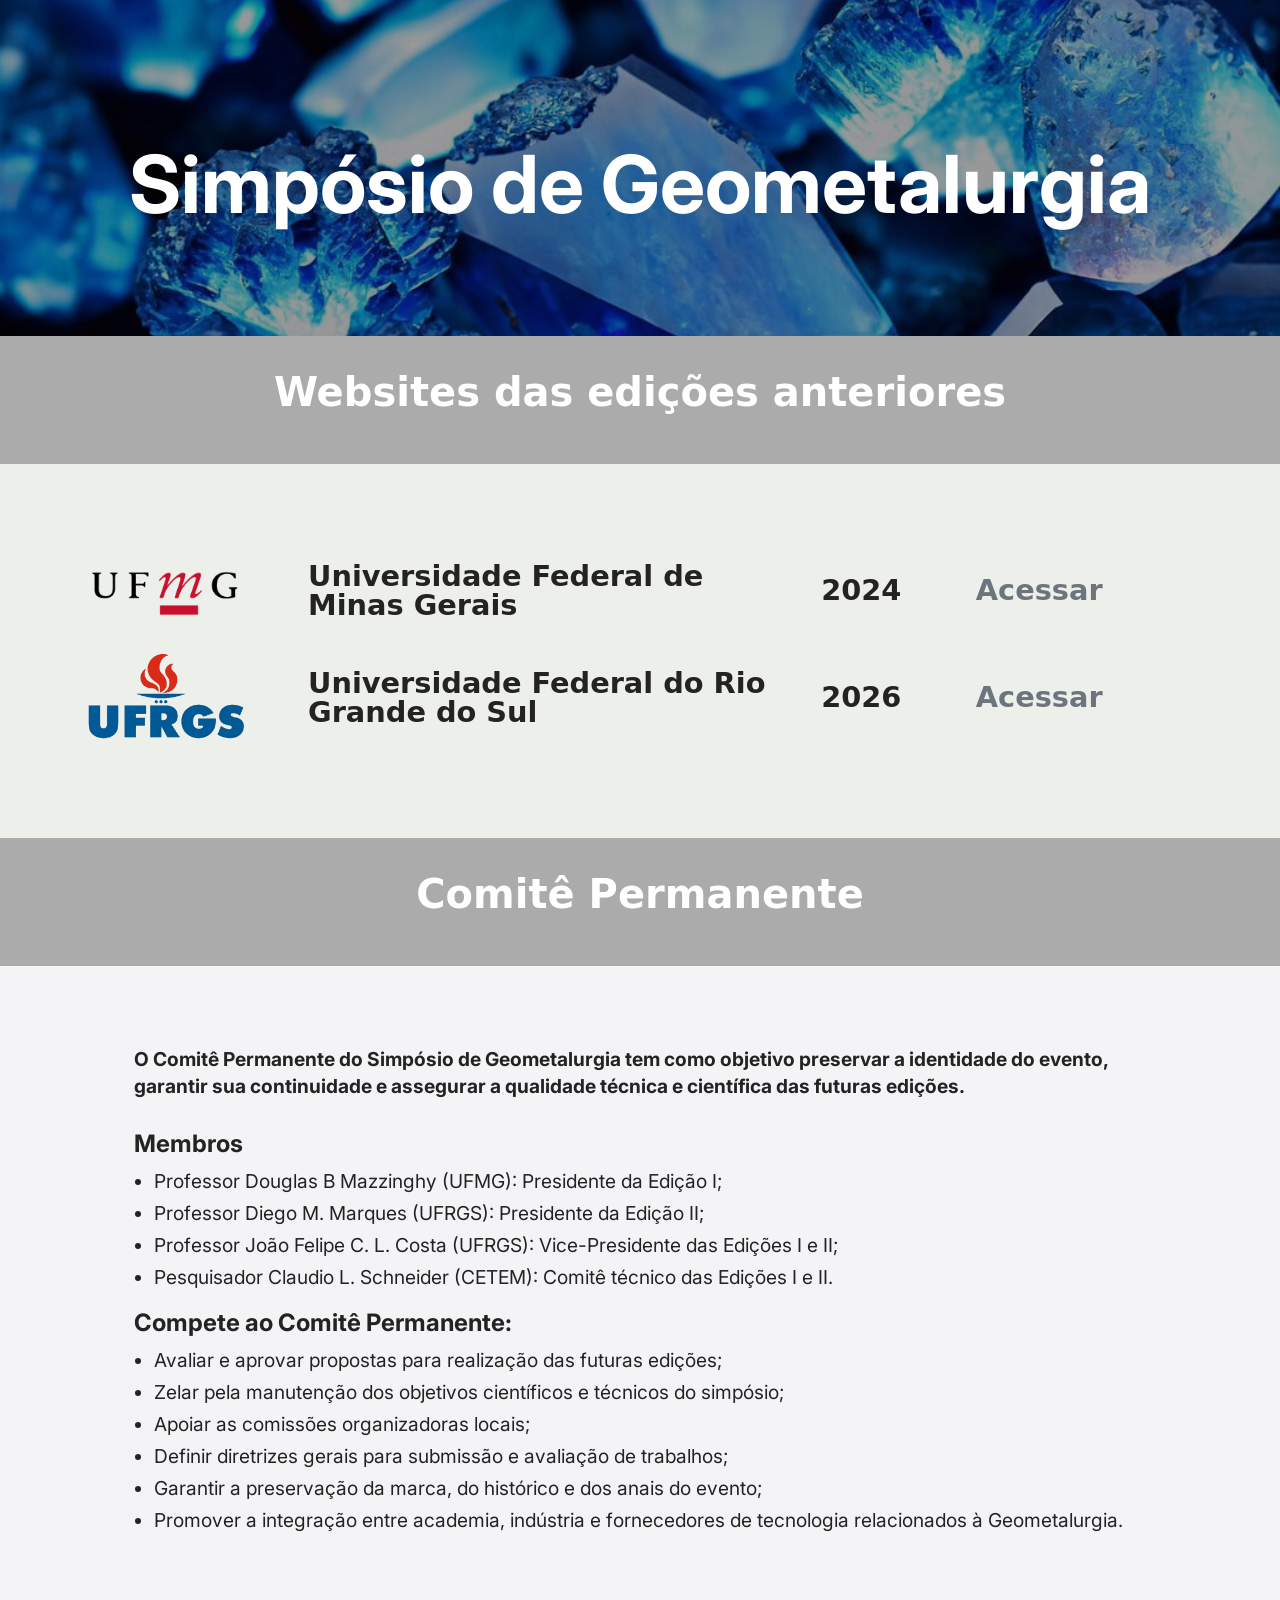
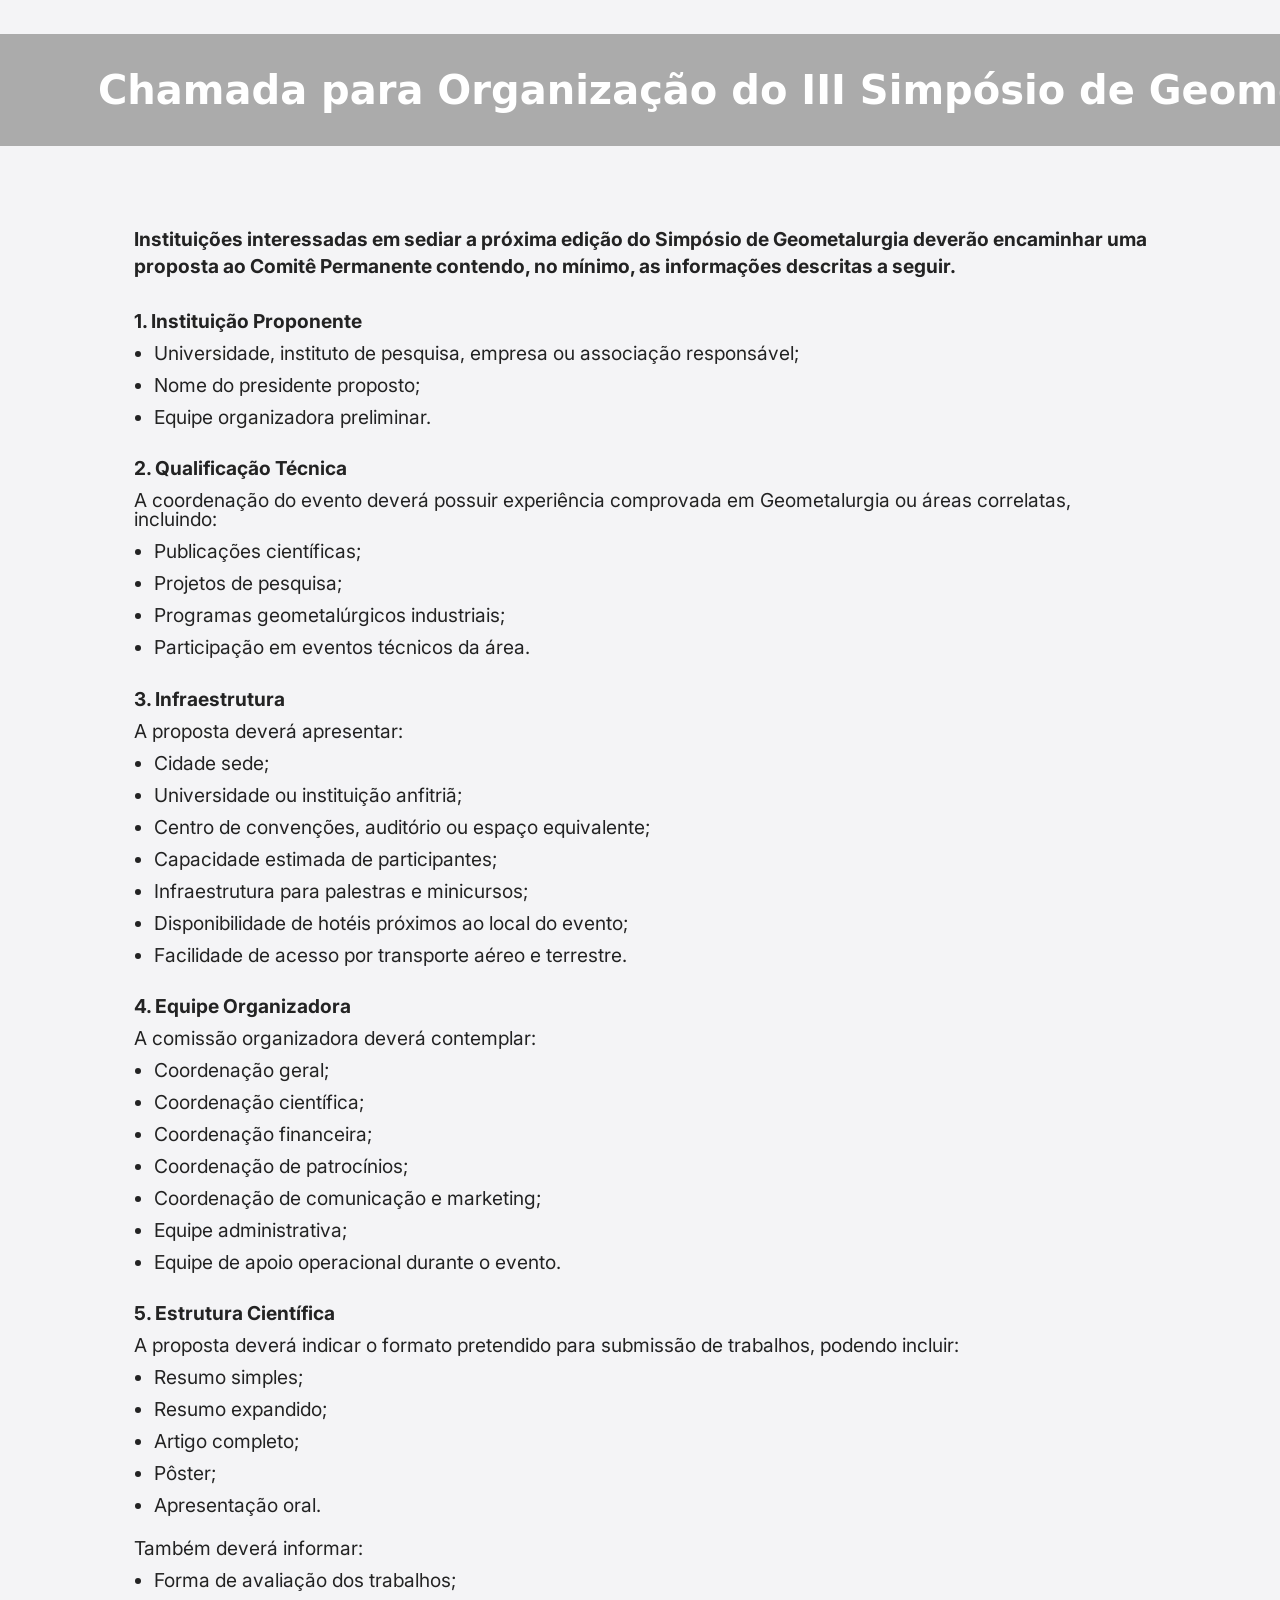
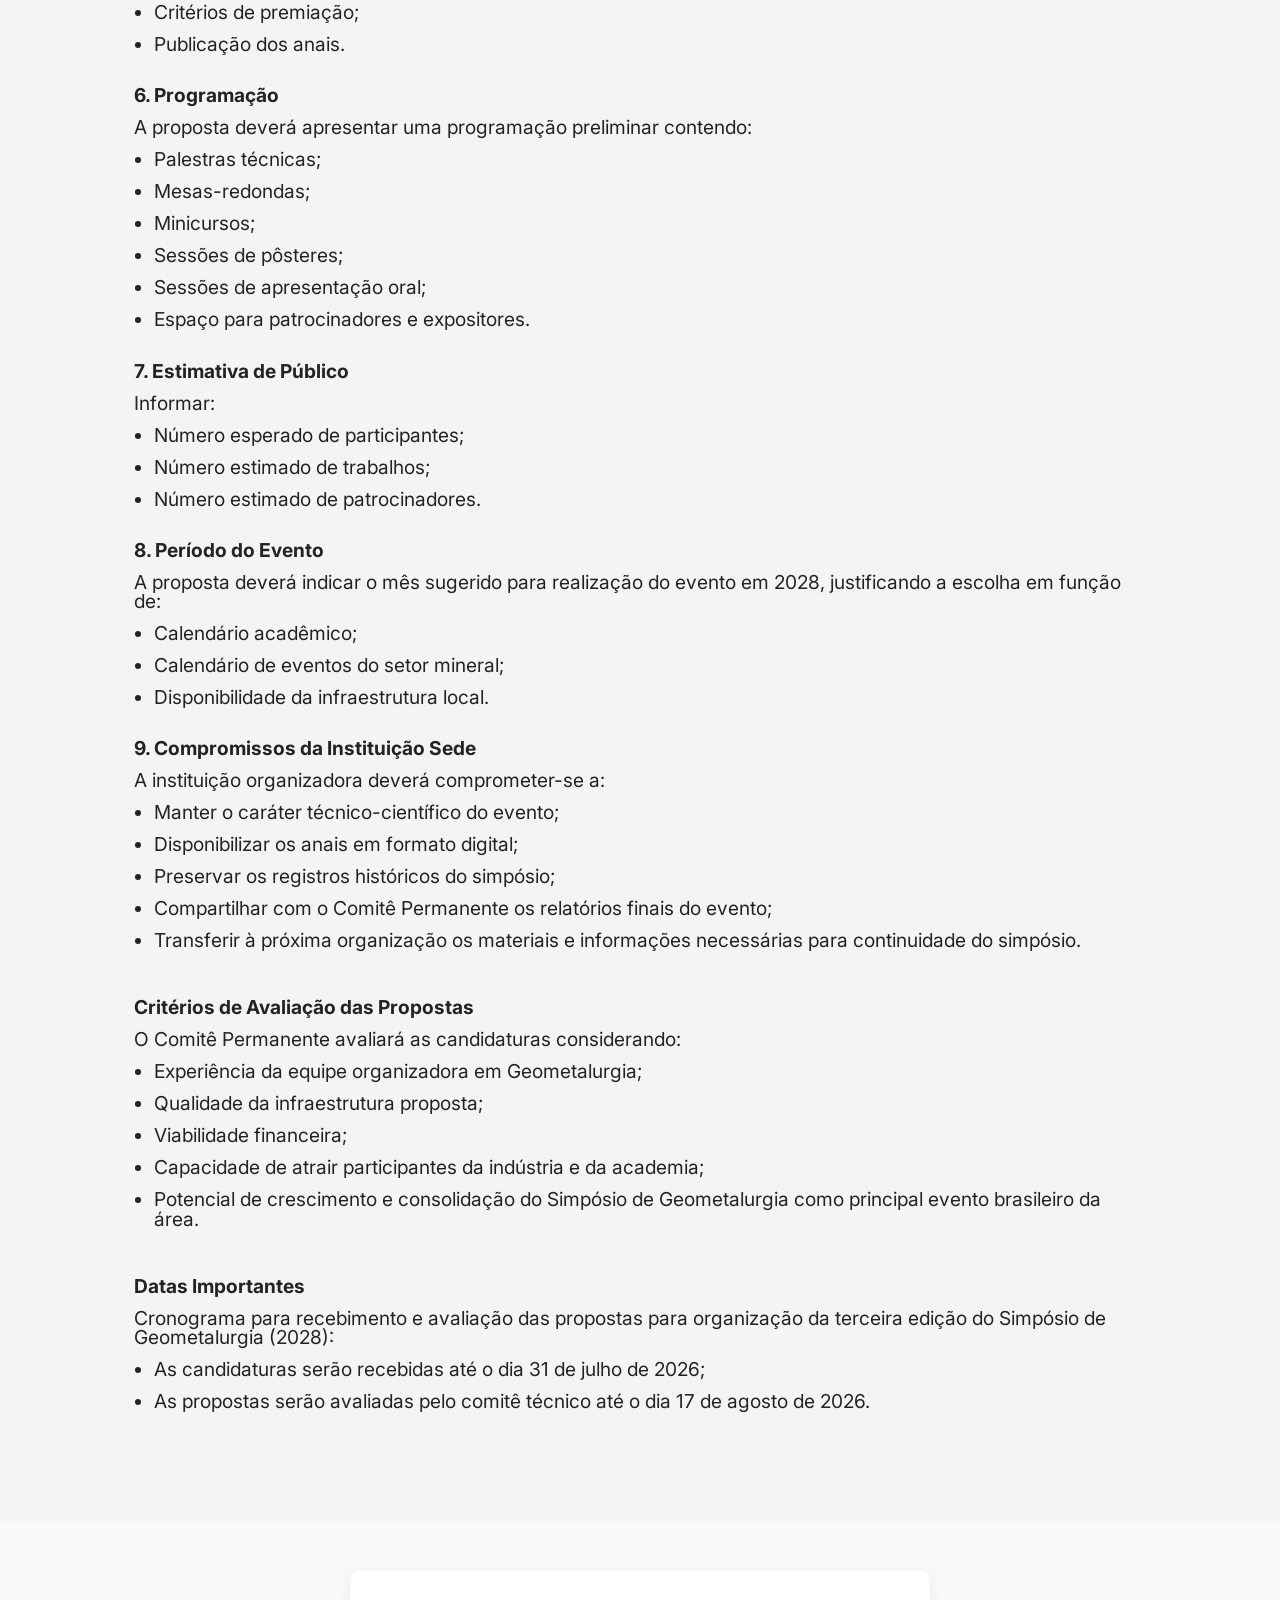
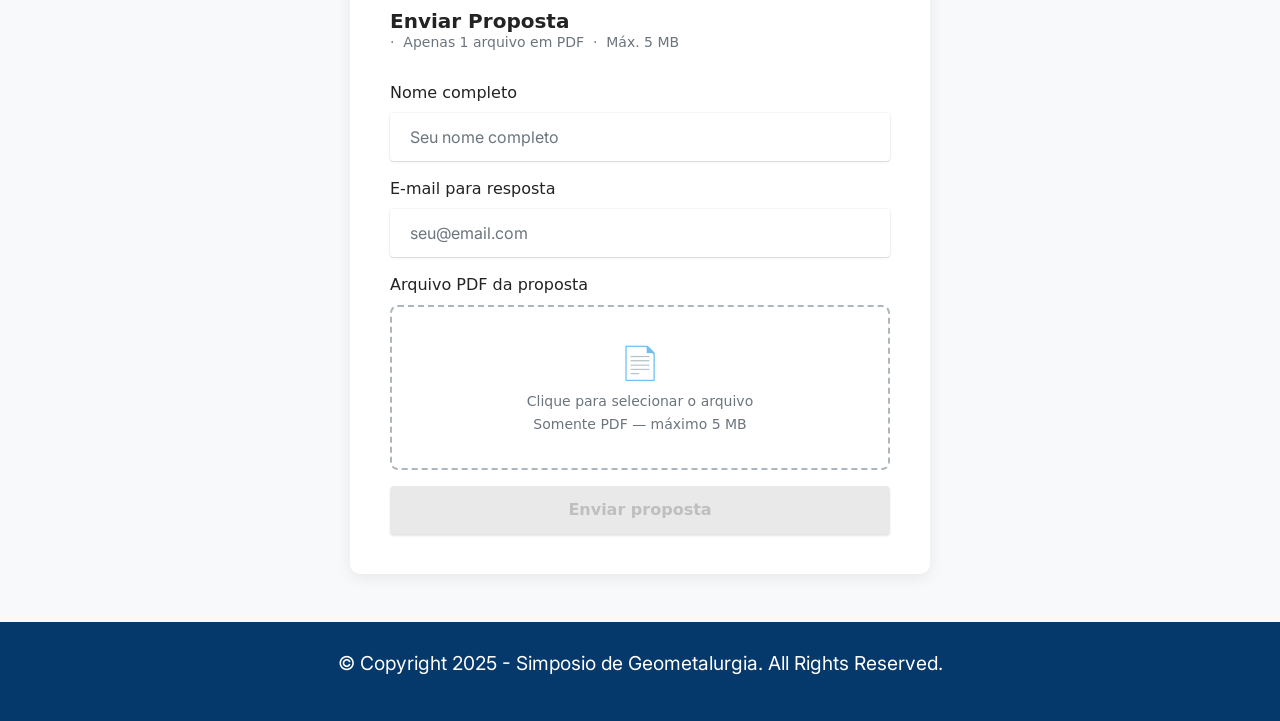
==== commit b6a76d27: "Add files via upload" ====
--- a/index.html
+++ b/index.html
@@ -346,8 +346,8 @@
                     <p><strong>Datas Importantes</strong></p>
                     <p>Cronograma para recebimento e avaliação das propostas para organização da terceira edição do Simpósio de Geometalurgia (2028):</p>
                     <ul>
-                        <li> As candidaturas serão recebidas até o dia 31 de julho de 2028;</li>
-                        <li> As propostas serão avaliadas pelo comitê técnico até o dia 17 de agosto de 2028.</li>
+                        <li> As candidaturas serão recebidas até o dia 31 de julho de 2026;</li>
+                        <li> As propostas serão avaliadas pelo comitê técnico até o dia 17 de agosto de 2026.</li>
                     </ul>
                 </div>
 
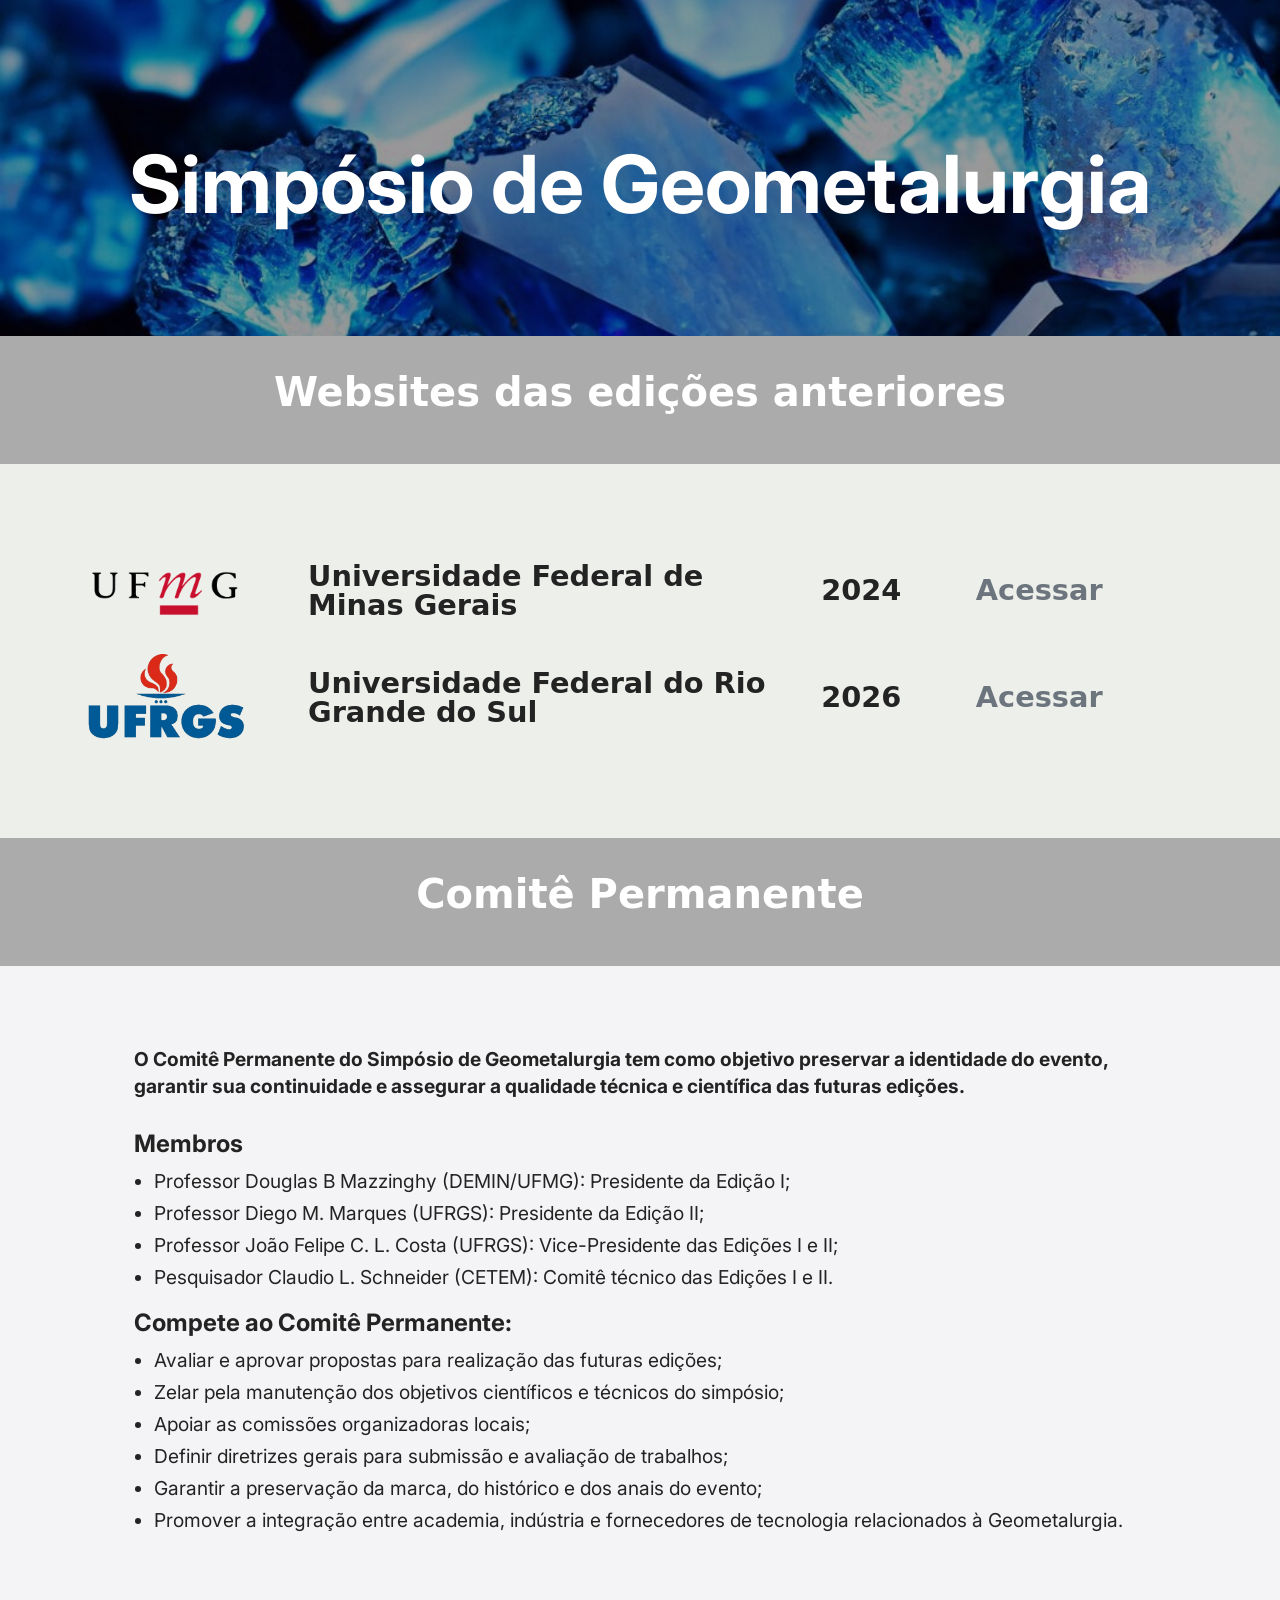
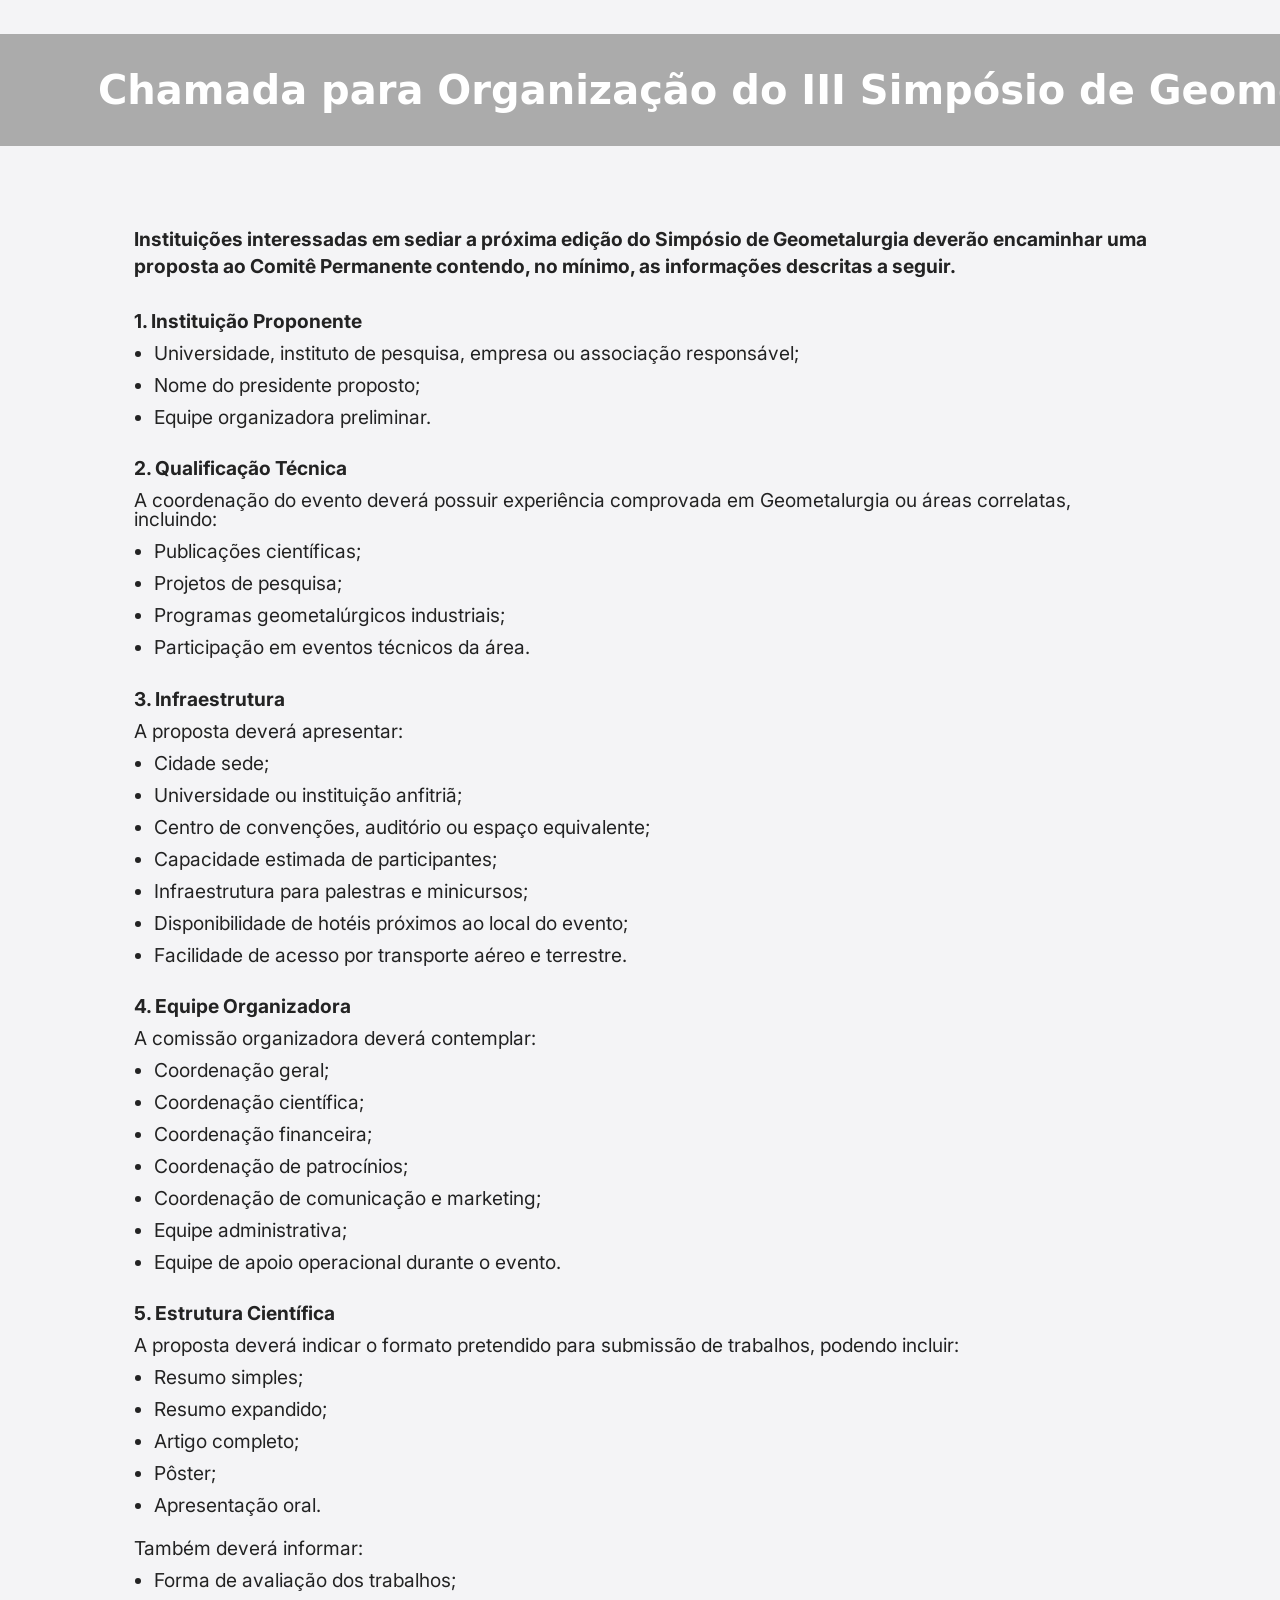
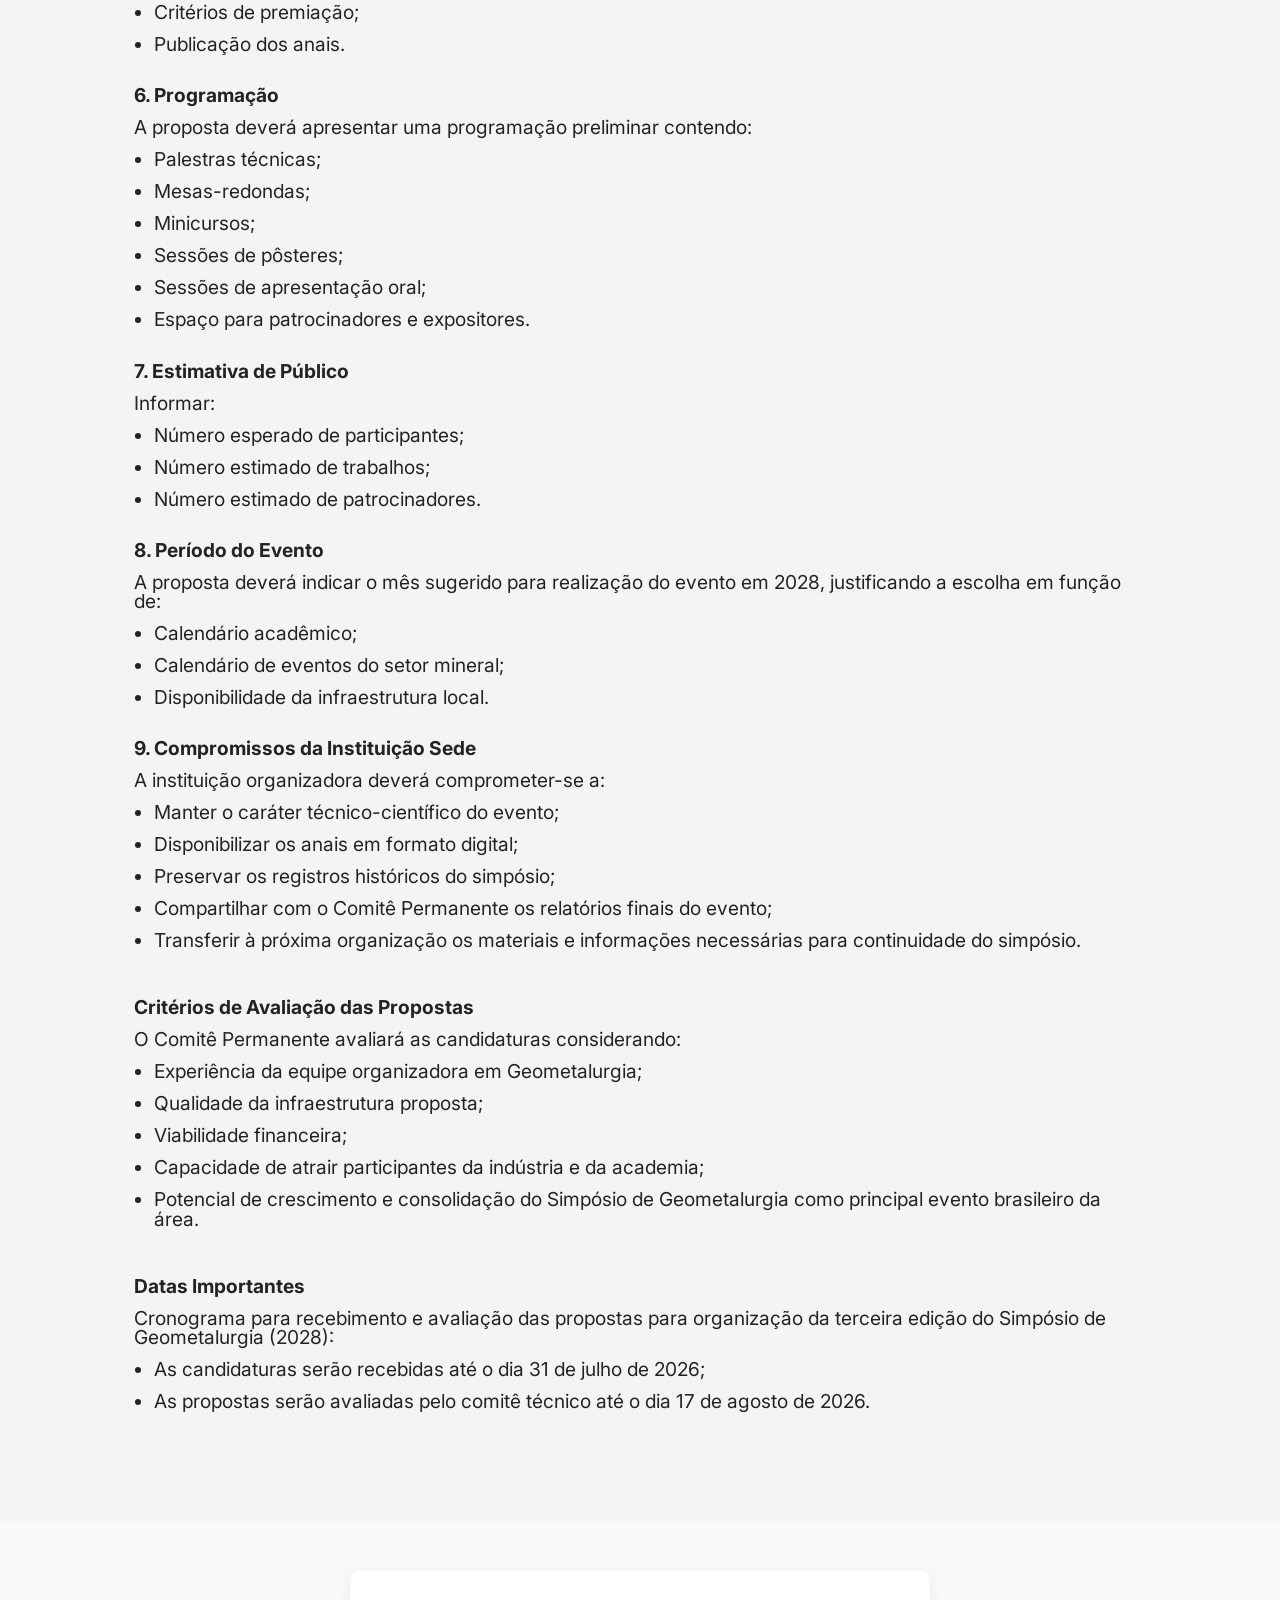
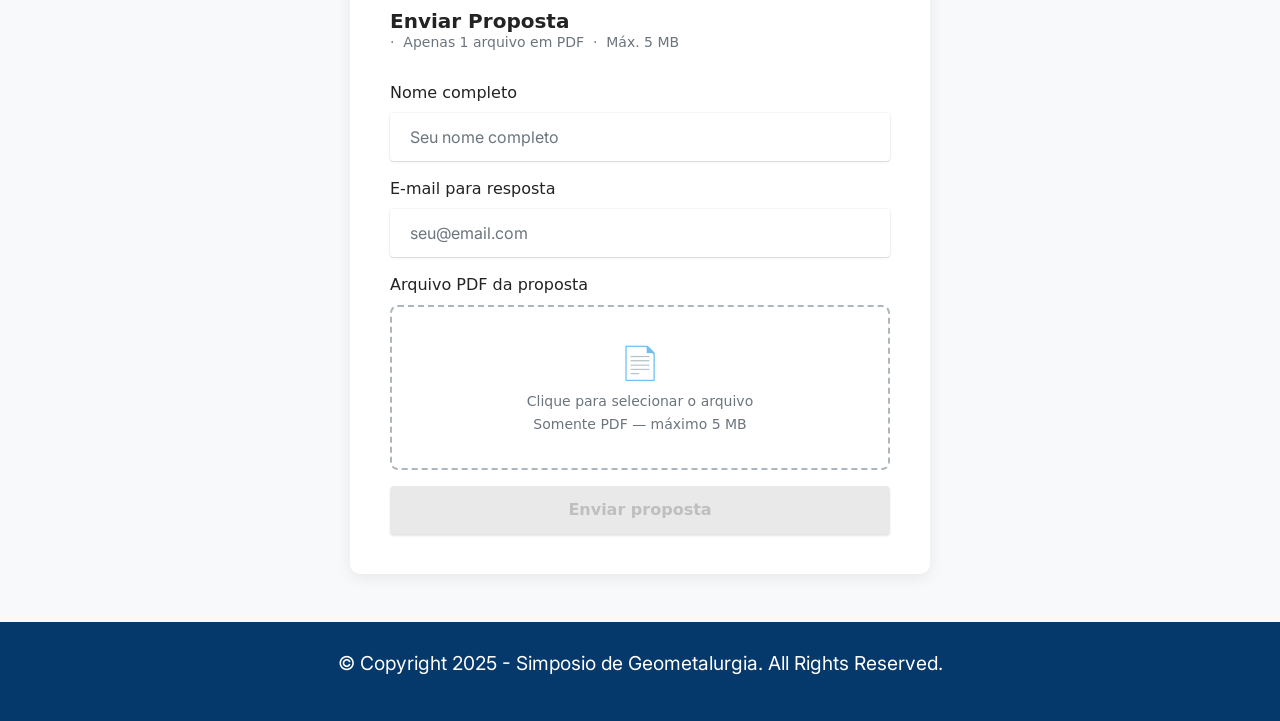
==== commit 4b28ad39: "Add files via upload" ====
--- a/index.html
+++ b/index.html
@@ -169,7 +169,7 @@
                 
                 <h4>Membros</h4>
                 <ul>
-                    <li>Professor Douglas B Mazzinghy (UFMG): Presidente da Edição I;</li>
+                    <li>Professor Douglas B Mazzinghy (DEMIN/UFMG): Presidente da Edição I;</li>
                     <li>Professor Diego M. Marques (UFRGS): Presidente da Edição II;</li>
                     <li>Professor João Felipe C. L. Costa (UFRGS): Vice-Presidente das Edições I e II;</li>
                     <li>Pesquisador Claudio L. Schneider (CETEM): Comitê técnico das Edições I e II.</li>
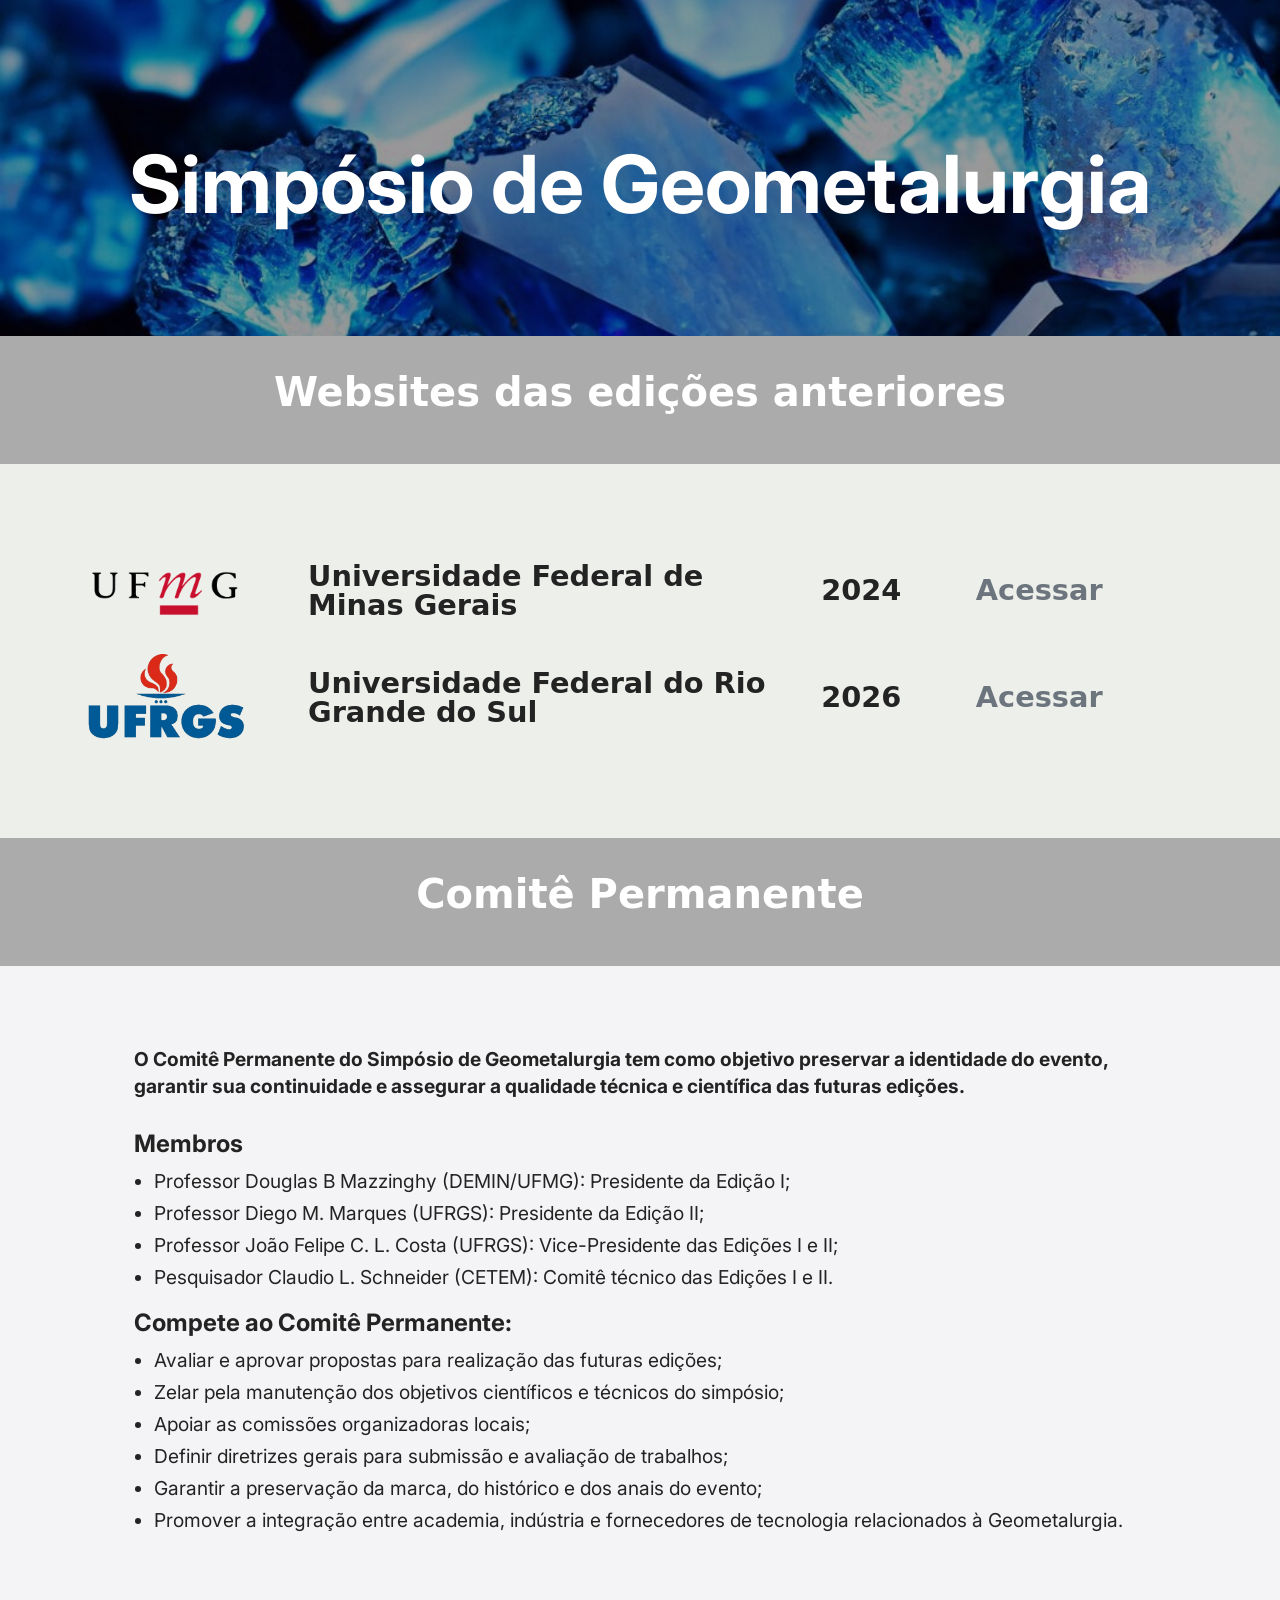
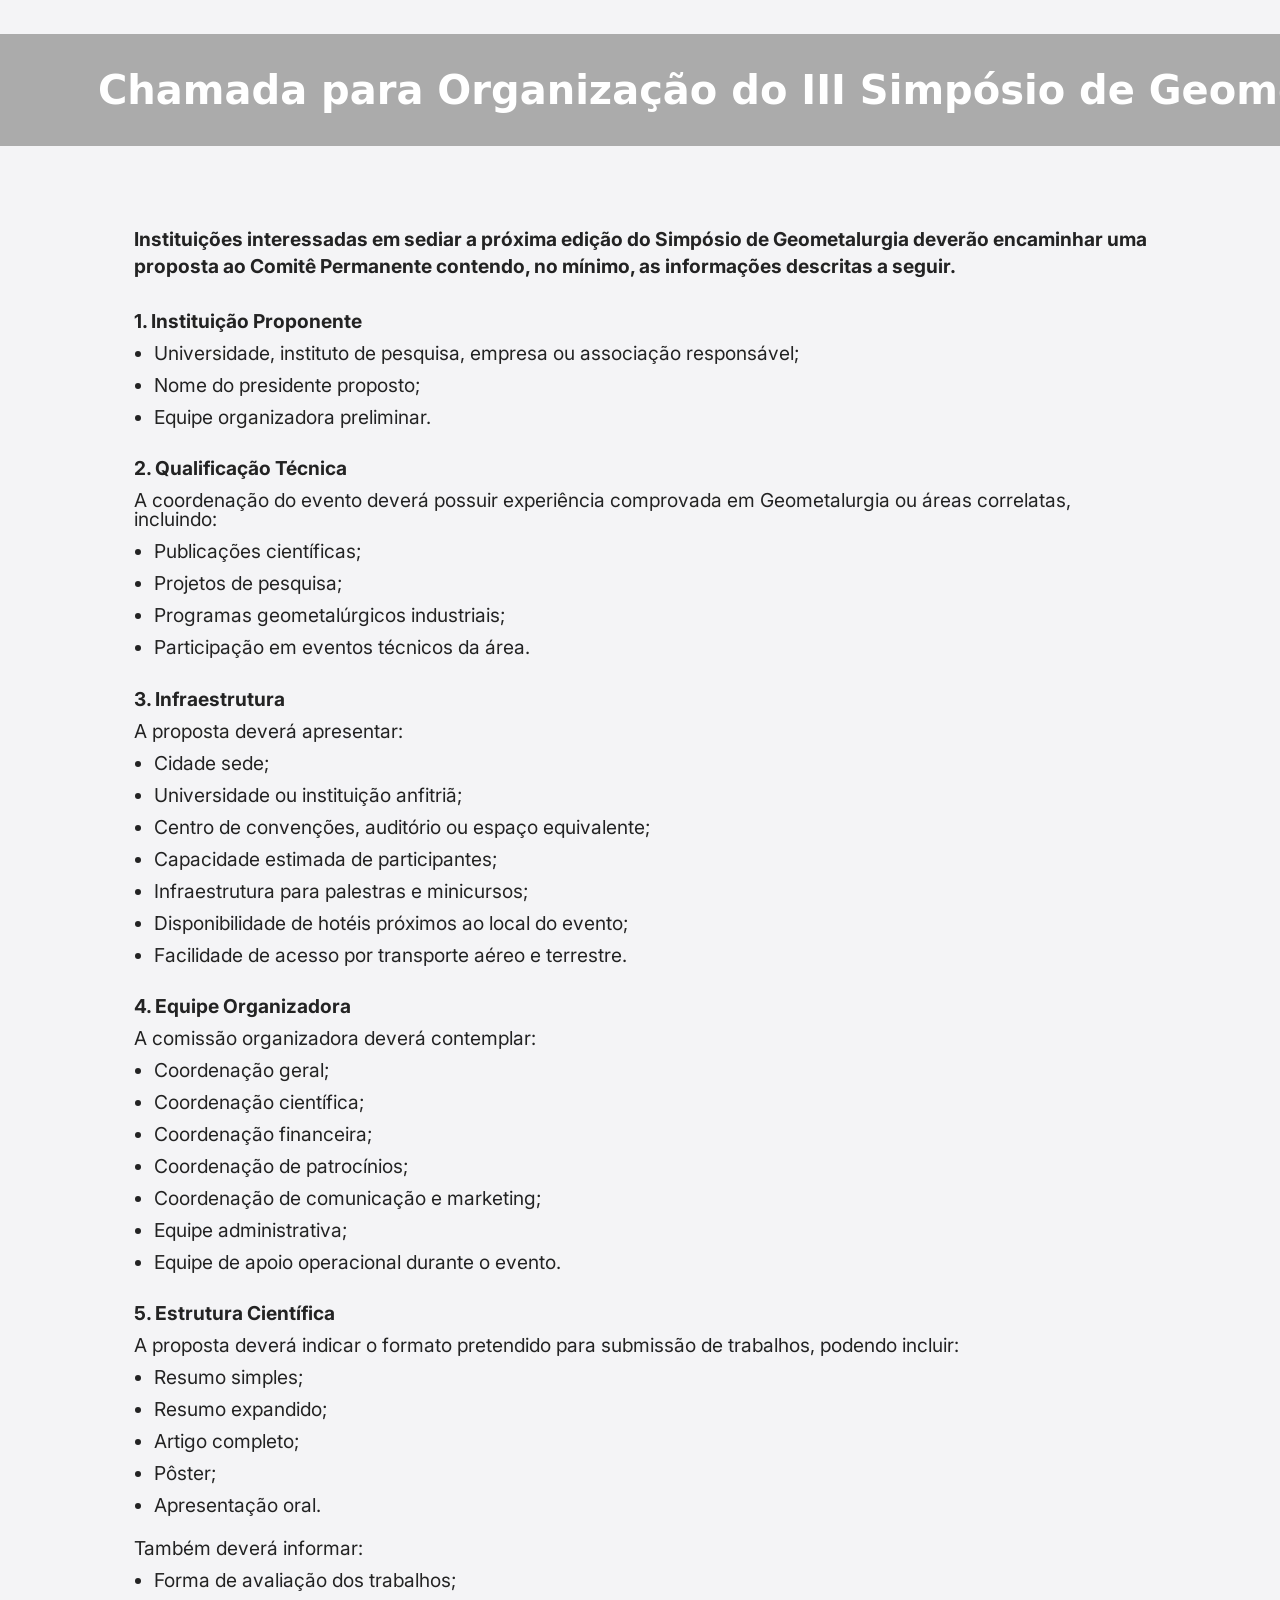
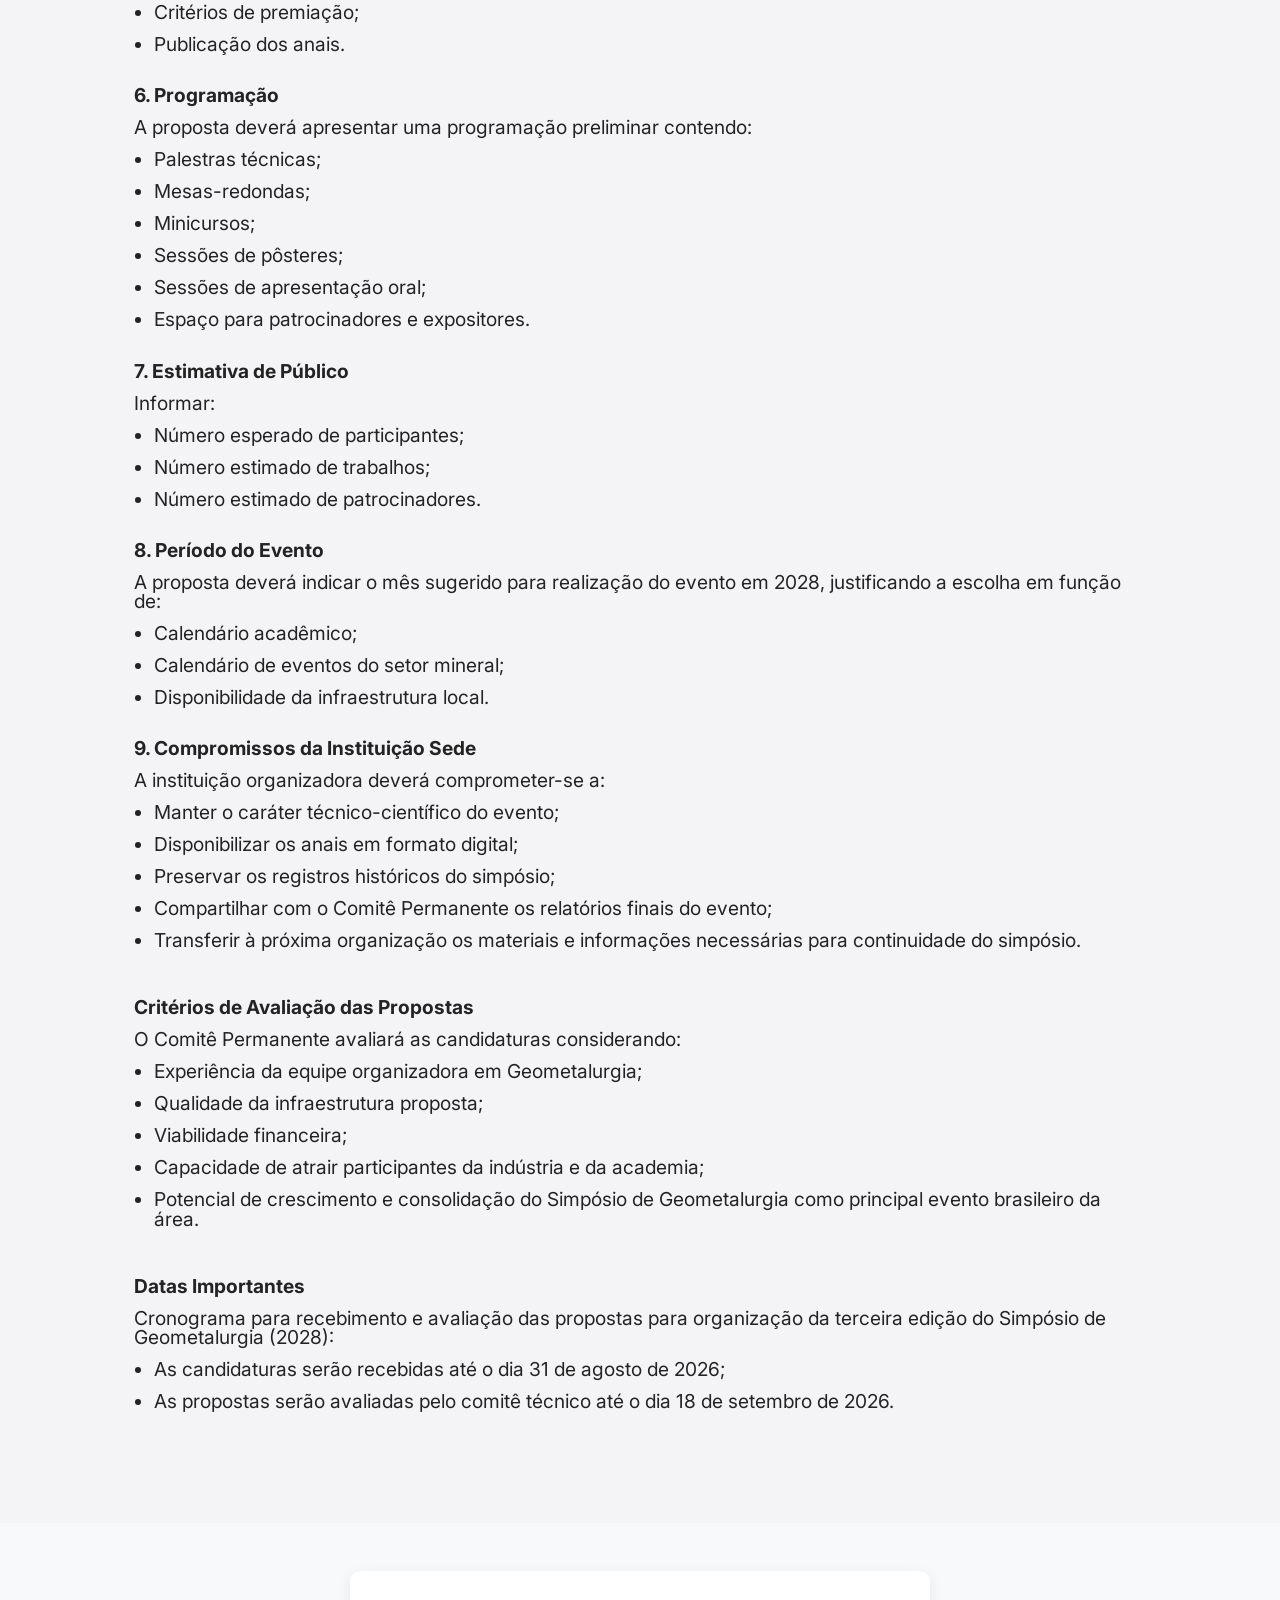
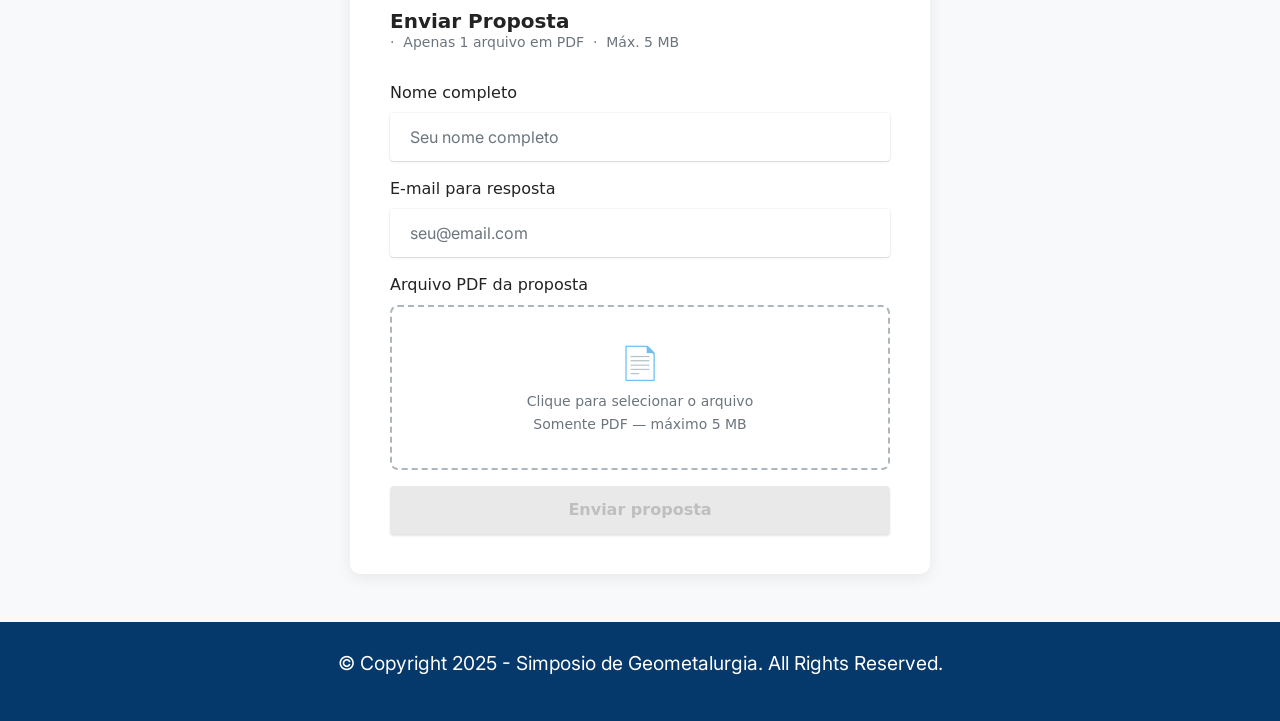
==== commit be96b307: "Add files via upload" ====
--- a/index.html
+++ b/index.html
@@ -346,8 +346,8 @@
                     <p><strong>Datas Importantes</strong></p>
                     <p>Cronograma para recebimento e avaliação das propostas para organização da terceira edição do Simpósio de Geometalurgia (2028):</p>
                     <ul>
-                        <li> As candidaturas serão recebidas até o dia 31 de julho de 2026;</li>
-                        <li> As propostas serão avaliadas pelo comitê técnico até o dia 17 de agosto de 2026.</li>
+                        <li> As candidaturas serão recebidas até o dia 31 de agosto de 2026;</li>
+                        <li> As propostas serão avaliadas pelo comitê técnico até o dia 18 de setembro de 2026.</li>
                     </ul>
                 </div>
 
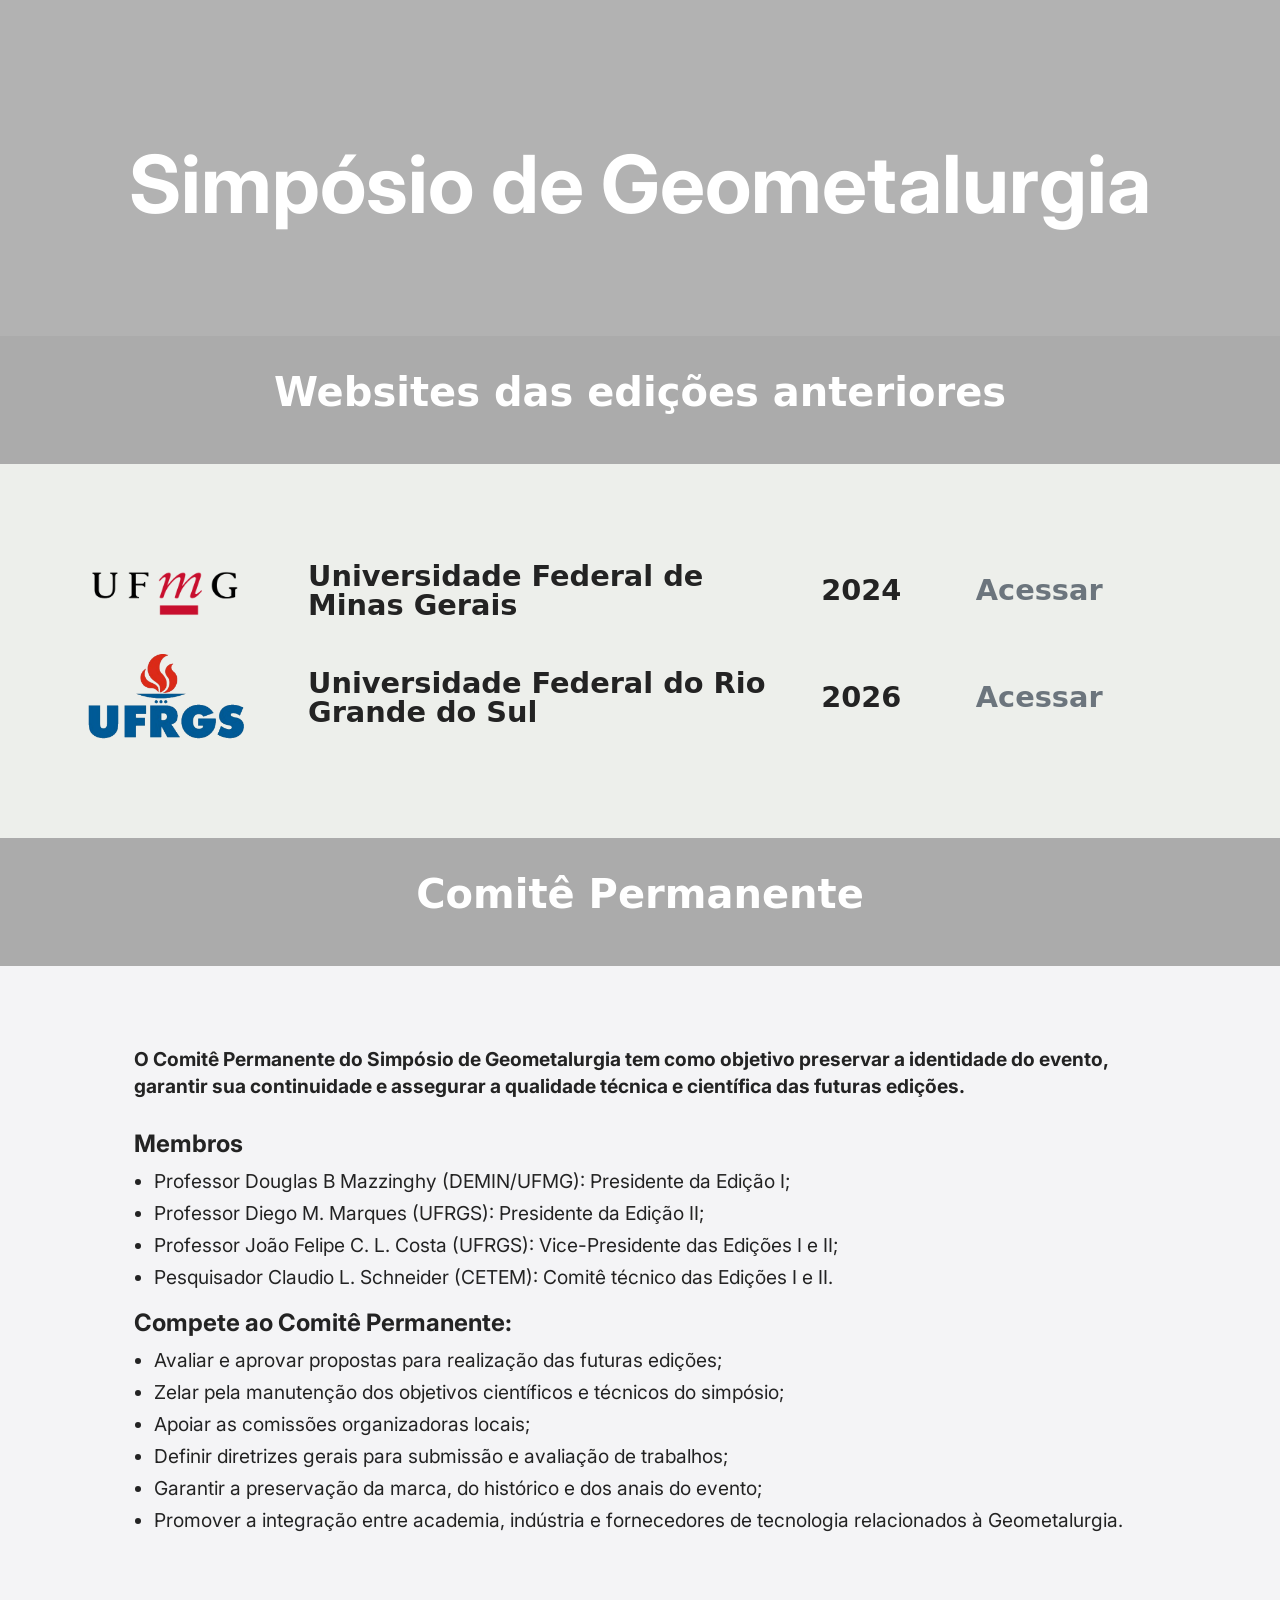
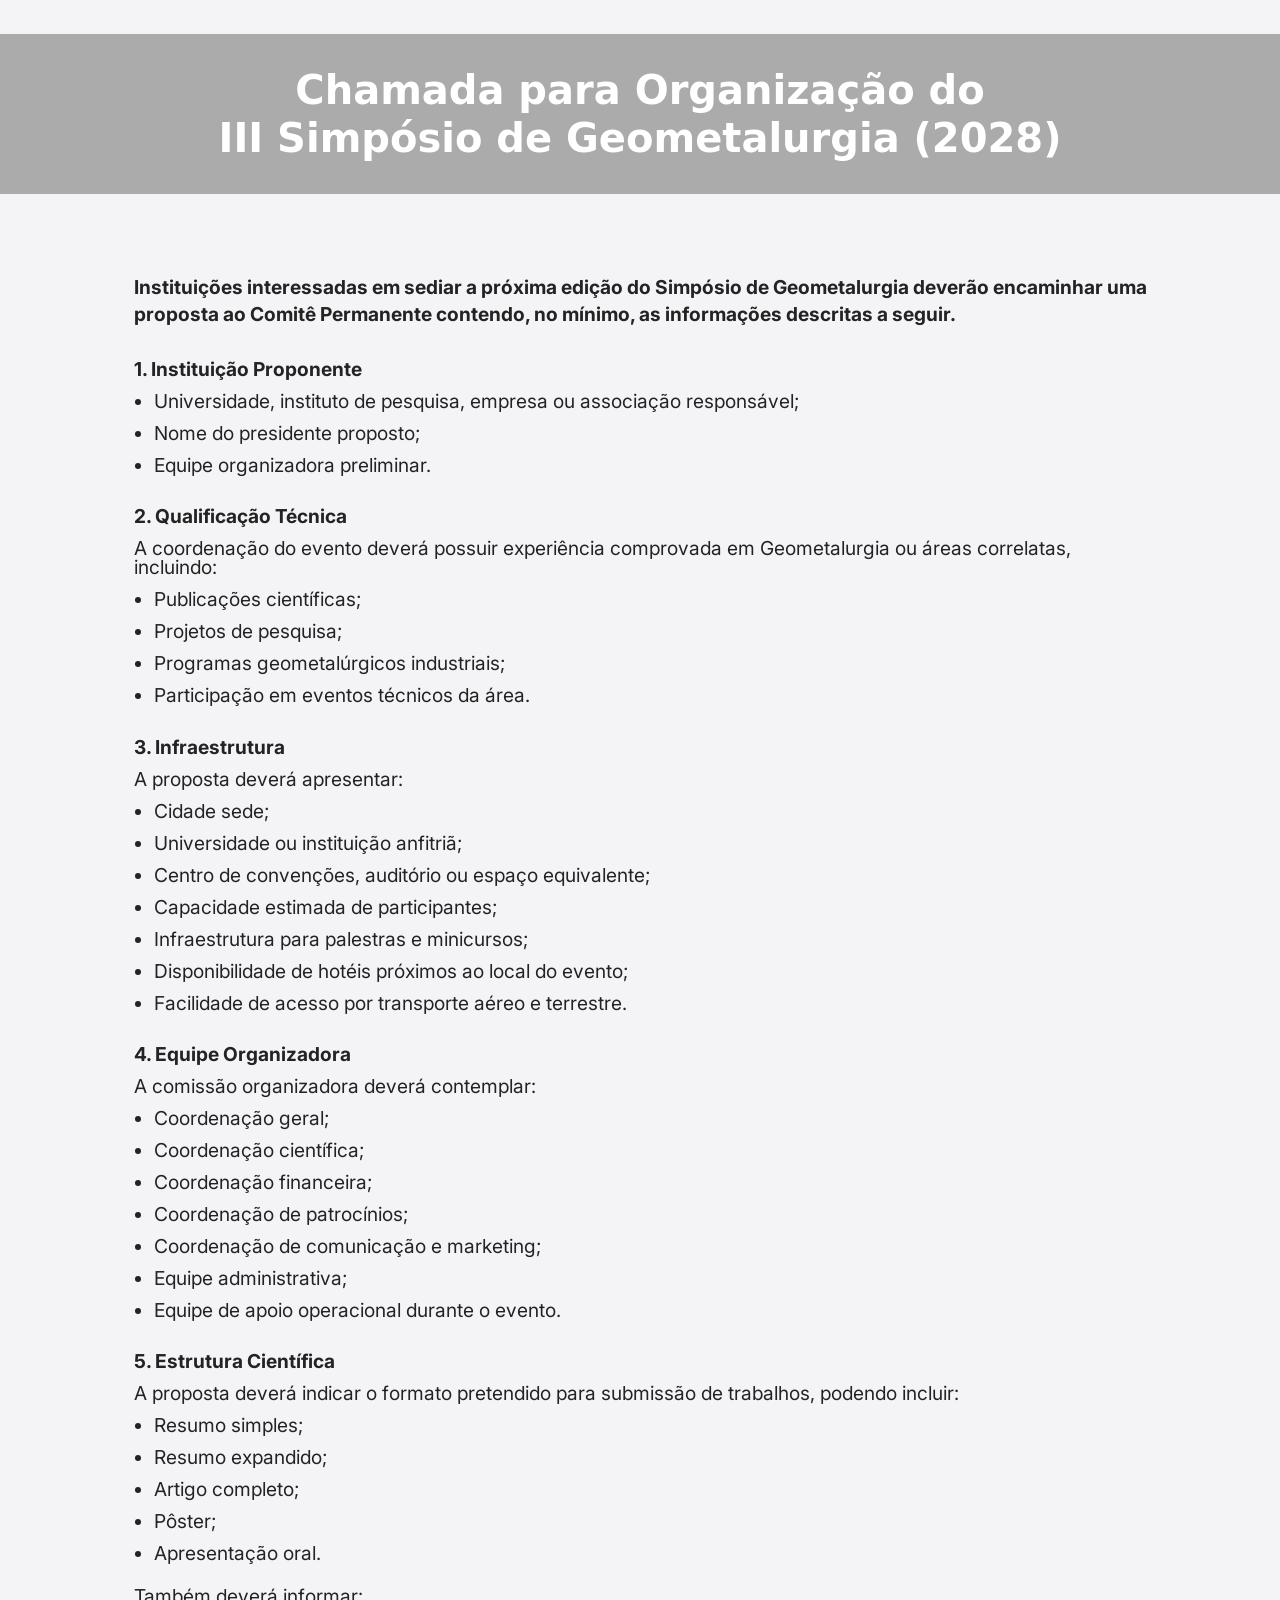
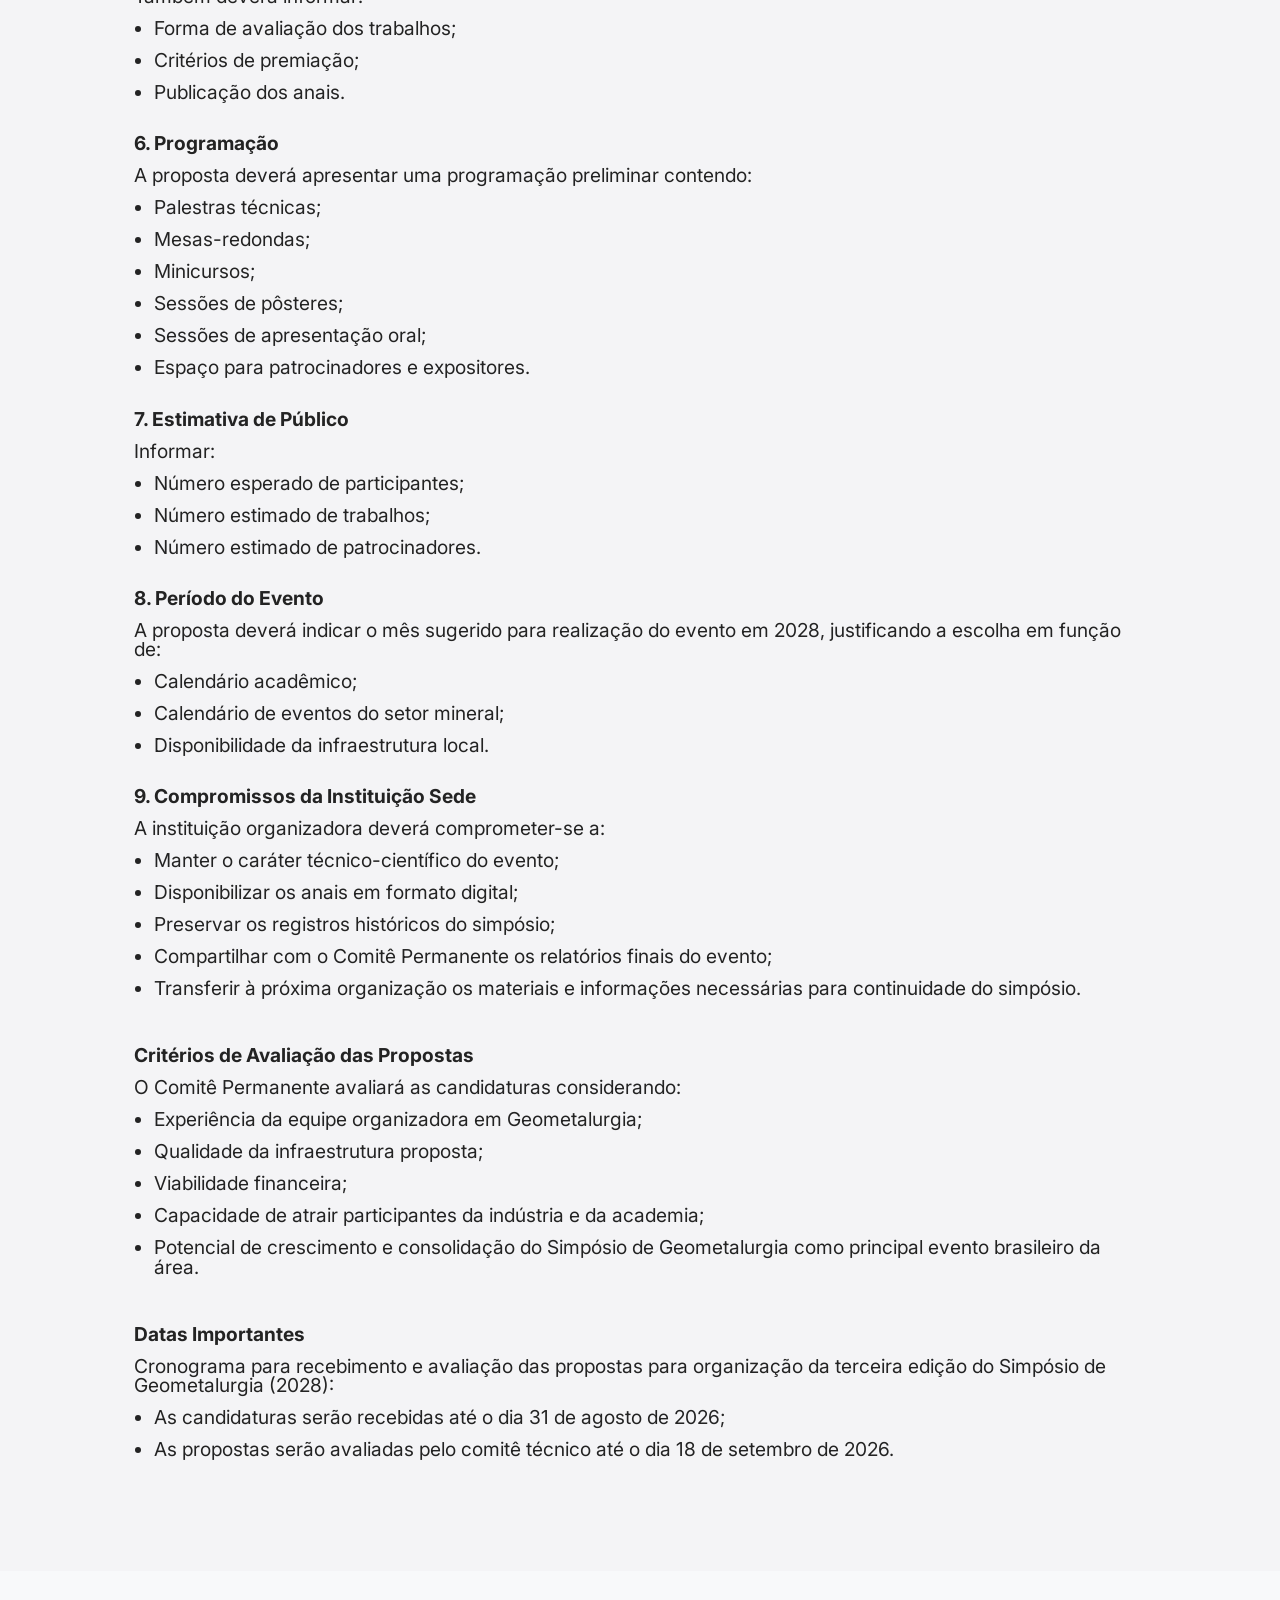
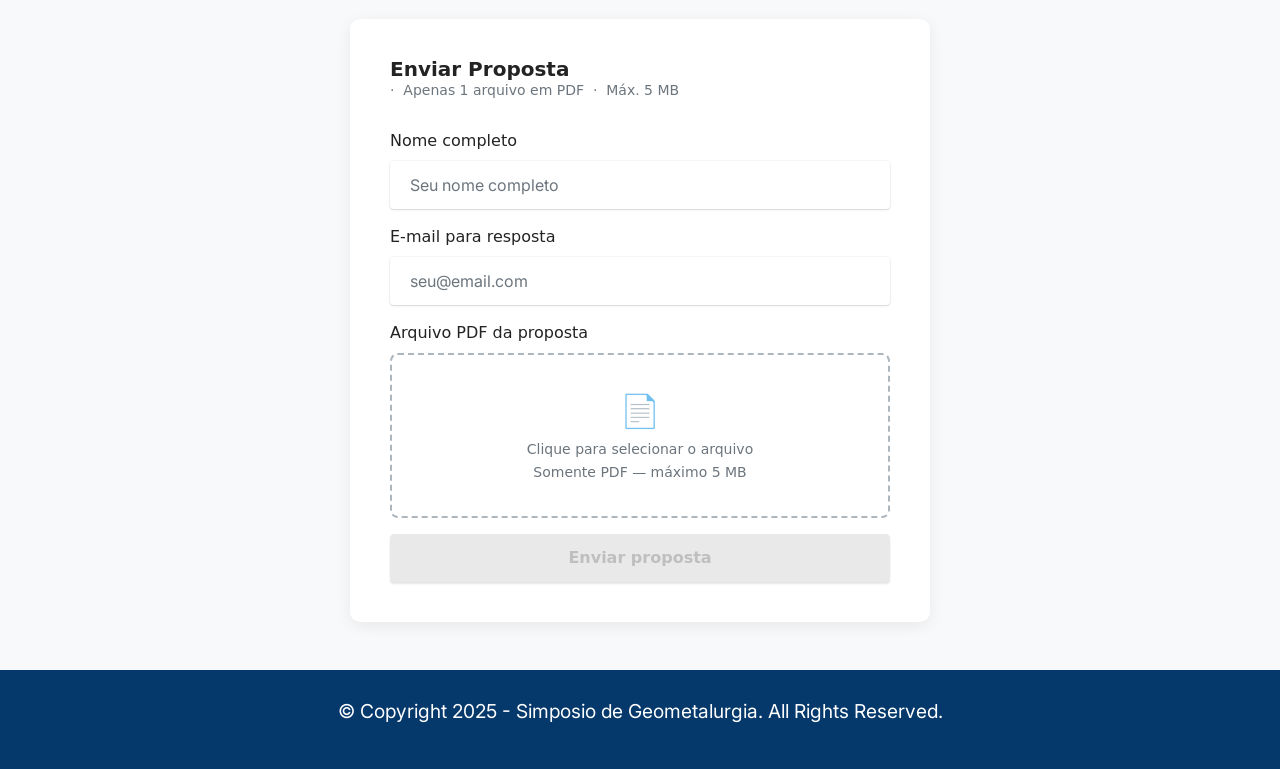
==== commit 54a2047d: "Add files via upload" ====
--- a/index.html
+++ b/index.html
@@ -44,8 +44,8 @@
 <body>
   
 
-<section data-bs-version="5.1" class="content4 cid-uk73lBADAf" id="content4-9">
-    <div class="mbr-overlay" style="opacity: 0.4; background-color: rgb(0, 0, 0);"></div>
+<section data-bs-version="5.1" class="content4 cid-uk73lBADAf" id="content4-9" style="background-image: url('assets/images/Faixa.jpeg'); background-size: cover; background-position: center; position: relative;">
+    <div class="mbr-overlay" style="opacity: 0.3; background-color: rgb(0, 0, 0);"></div>
     <div class="container-fluid">
         <div class="row justify-content-center">
             <div class="title col-12 text-center">
@@ -194,7 +194,7 @@
         <div class="media-container-row align-center" style="color: #232323 !important;">
             <div class="row w-100 justify-content-center">
                 <p class="mbr-fonts-style display-6 m-0 text-center" style="color: #ffffff !important; font-weight: bold; white-space: nowrap;">
-                    Chamada para Organização do III Simpósio de Geometalurgia (2028)
+                    Chamada para Organização do <br> III Simpósio de Geometalurgia (2028)
                 </p>
             </div>
         </div>
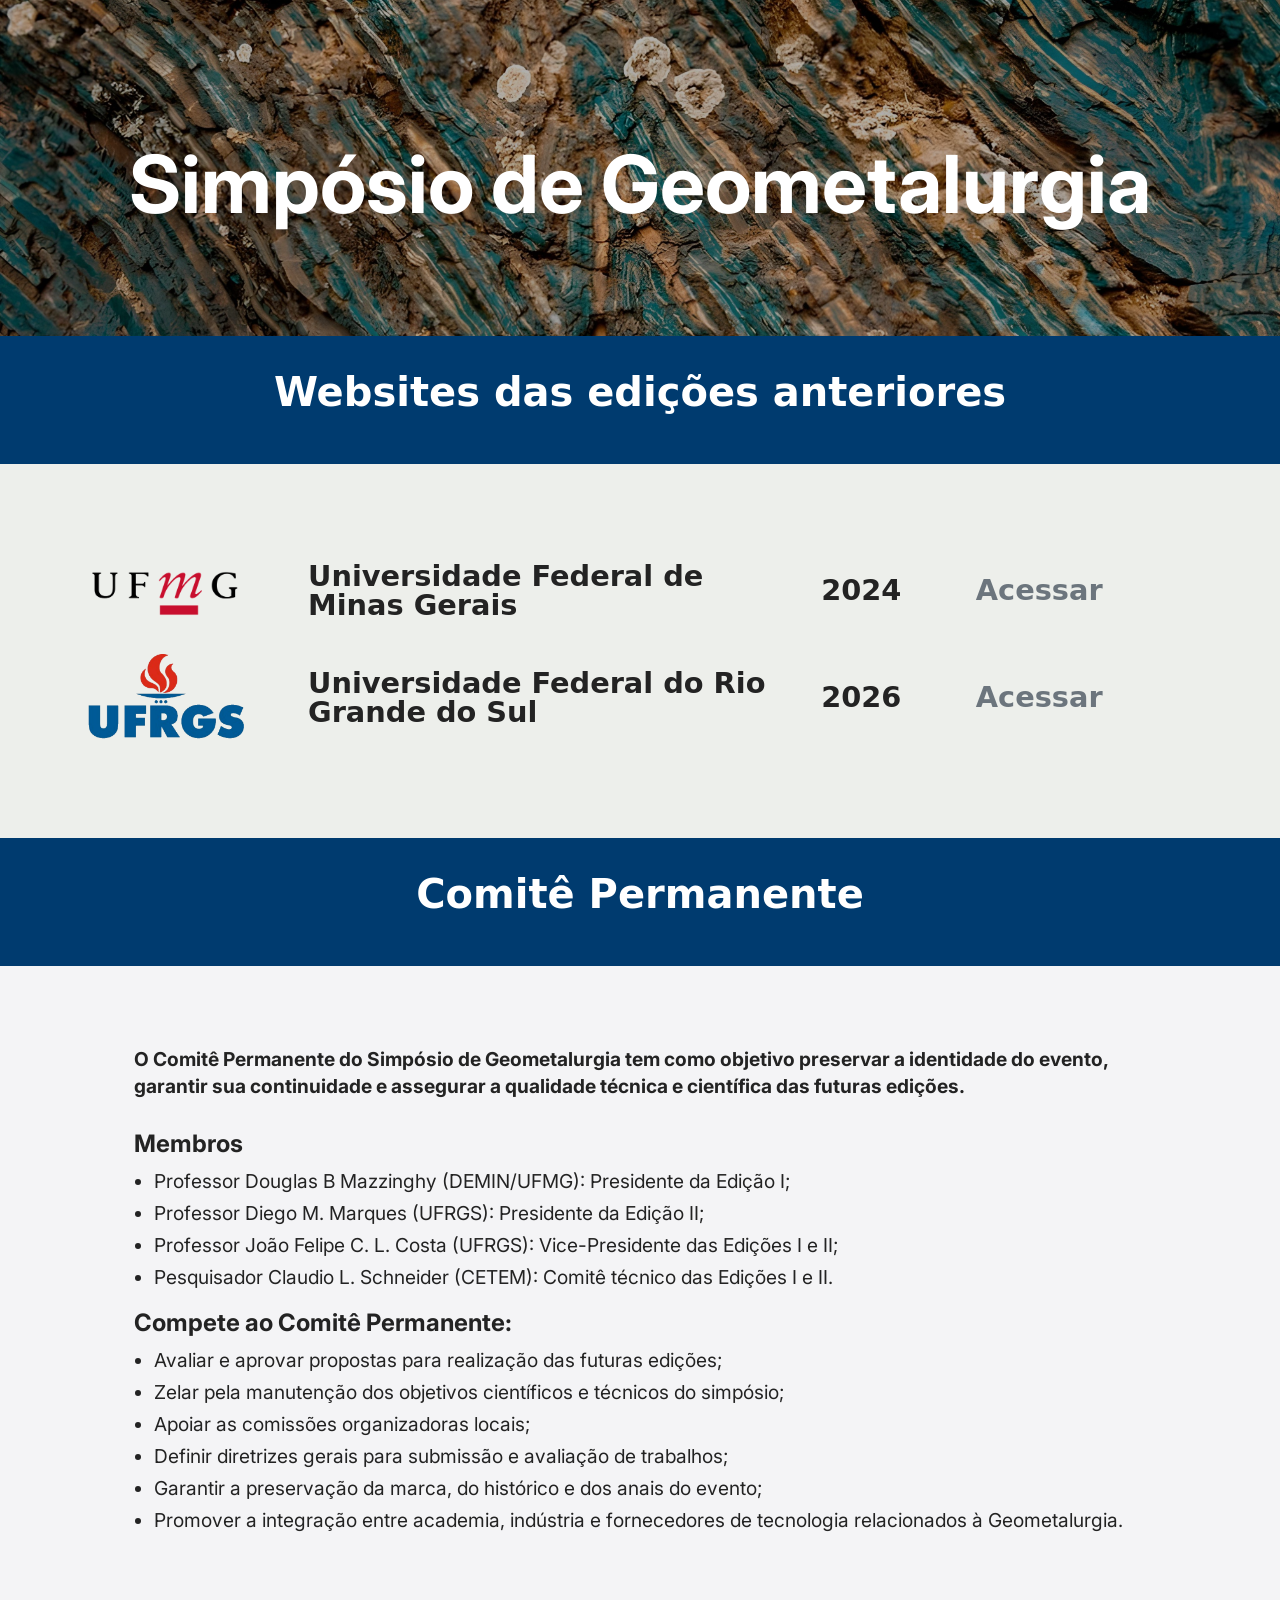
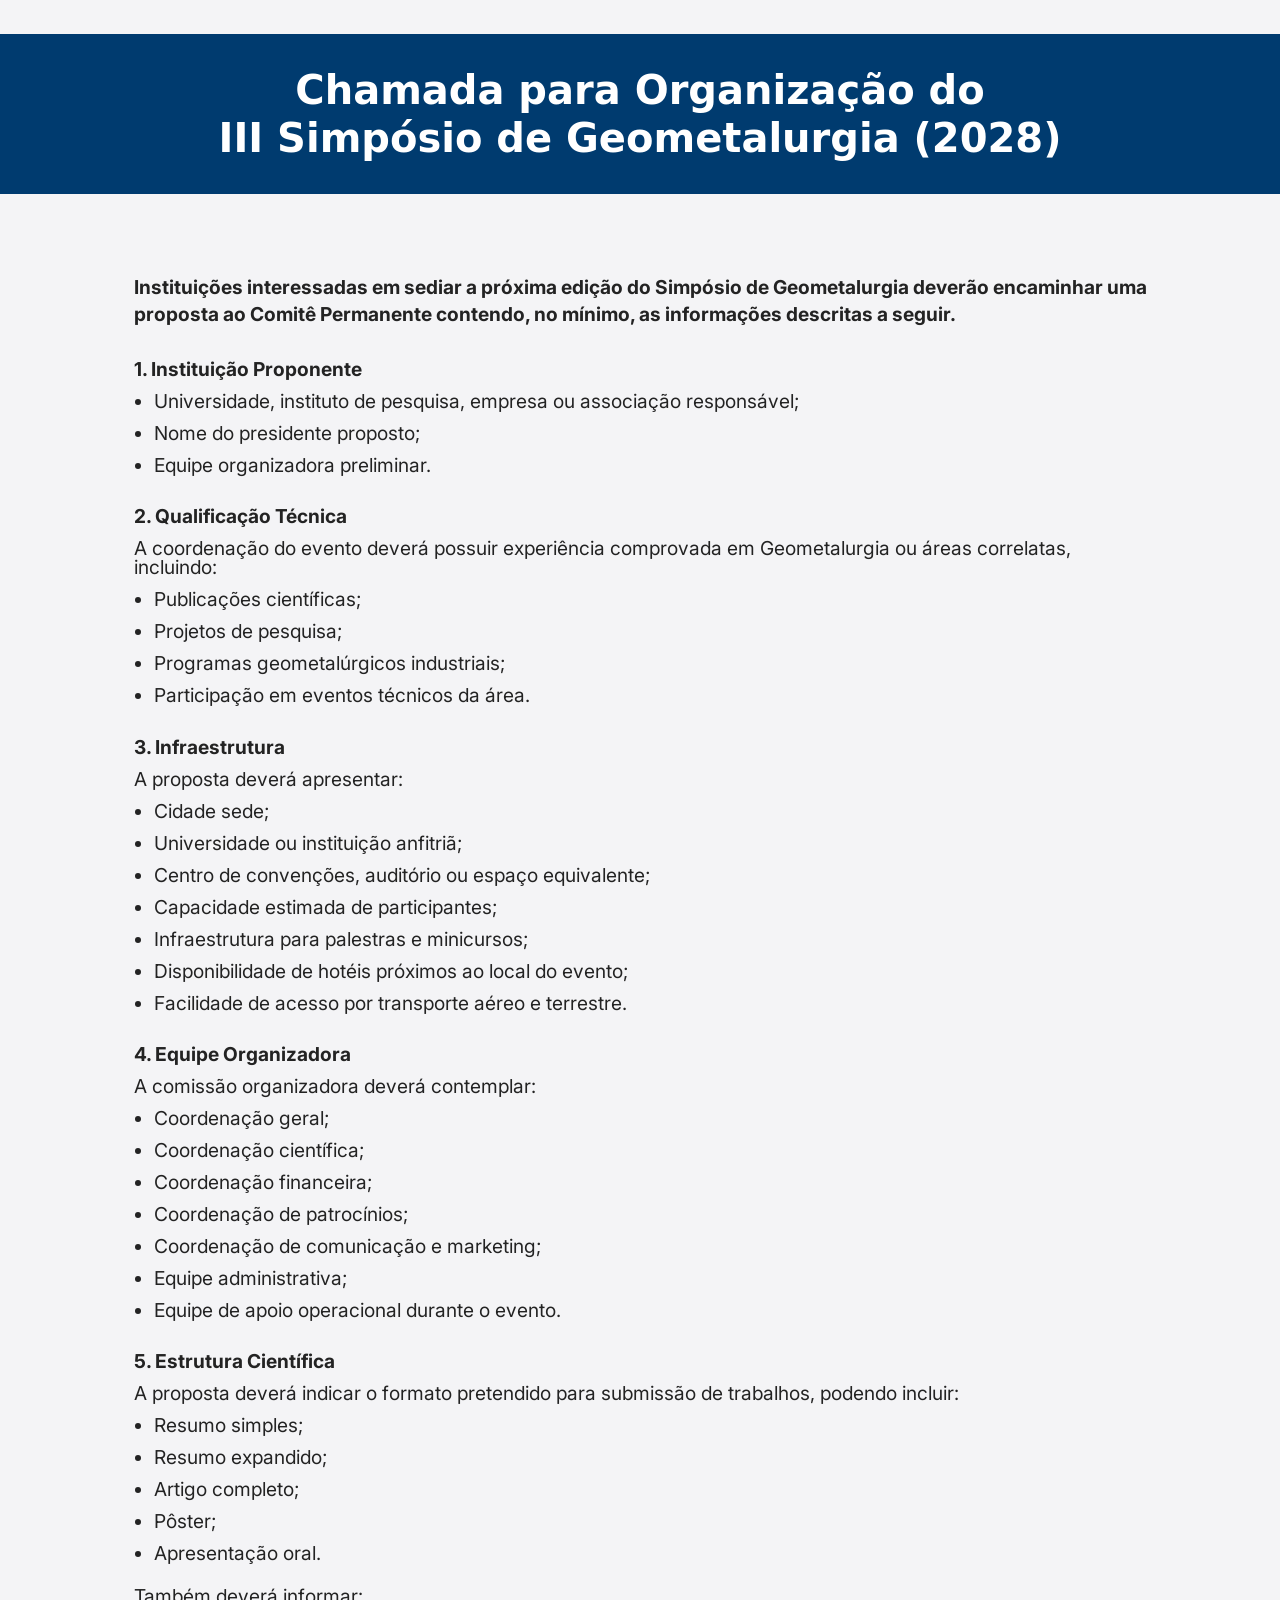
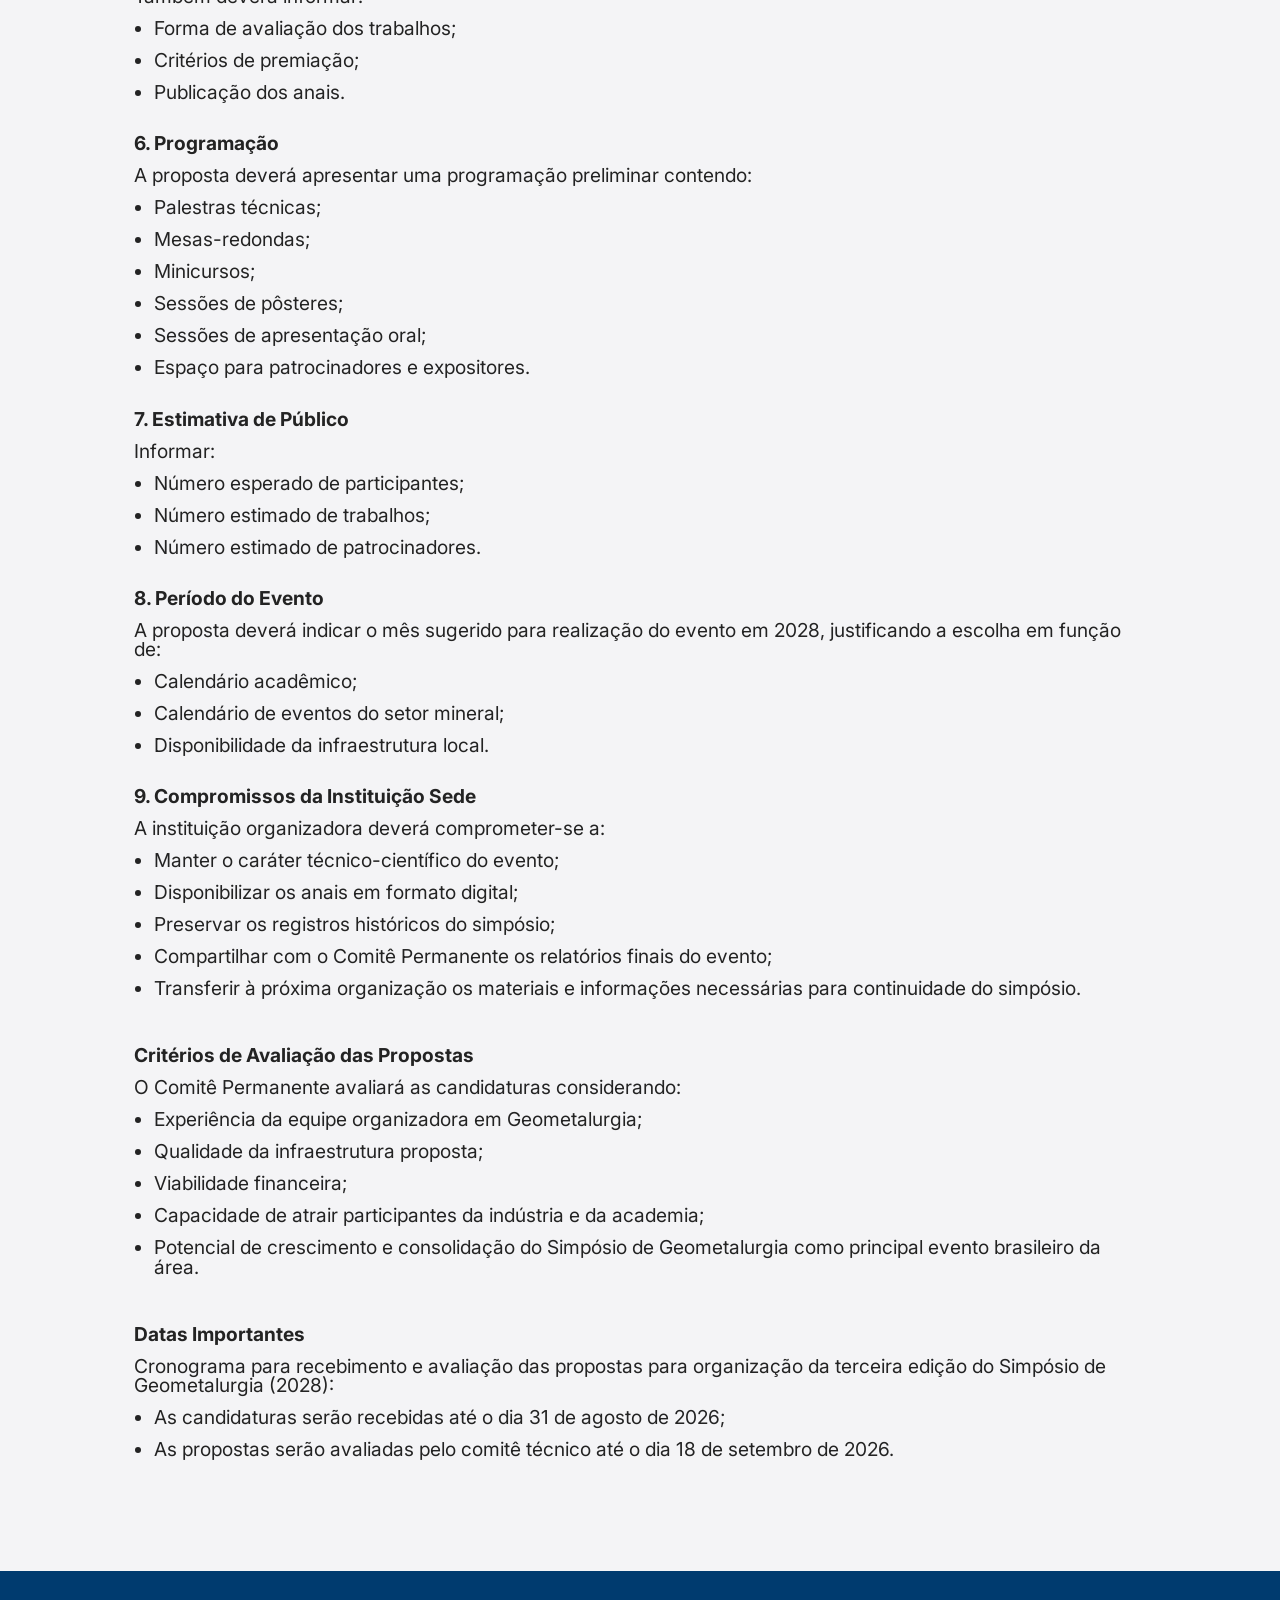
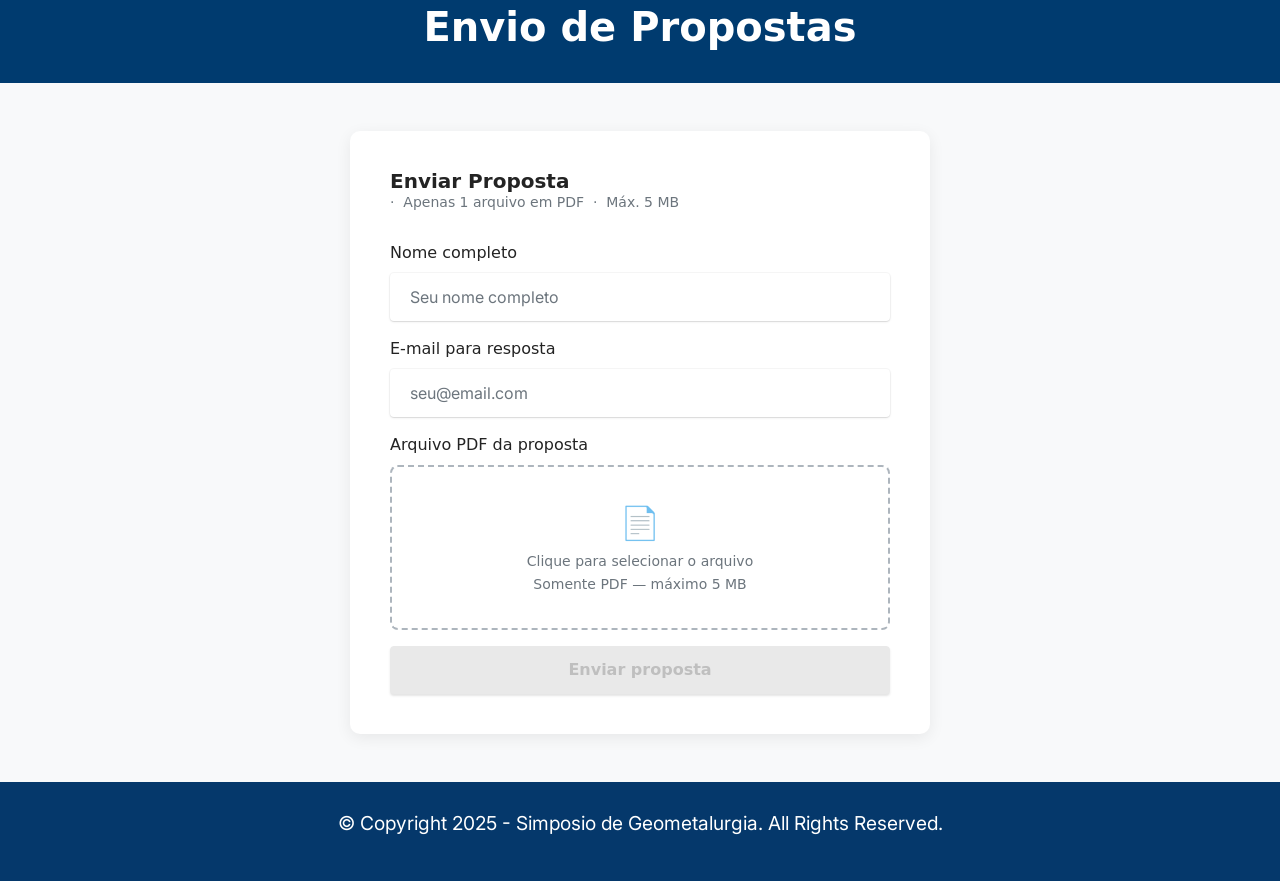
==== commit 42b58dc5: "Add files via upload" ====
--- a/index.html
+++ b/index.html
@@ -57,7 +57,7 @@
     </div>
 </section>
 
-<section data-bs-version="5.1" class="footer3 cid-sFAOjz8nX7" once="footers" id="footer3-d" style="background-color: #ababab !important; padding-top: 2rem; padding-bottom: 2rem;">
+<section data-bs-version="5.1" class="footer3 cid-sFAOjz8nX7" once="footers" id="footer3-d" style="background-color: #003B6F !important; padding-top: 2rem; padding-bottom: 2rem;">
     <div class="container">
         <div class="media-container-row align-center" style="color: #232323 !important;">
             <div class="row row-links">
@@ -146,7 +146,7 @@
     </div>
 </section>
 
-<section data-bs-version="5.1" class="footer3 cid-sFAOjz8nX7" once="footers" id="footer3-d" style="background-color: #ababab !important; padding-top: 2rem; padding-bottom: 2rem;">
+<section data-bs-version="5.1" class="footer3 cid-sFAOjz8nX7" once="footers" id="footer3-d" style="background-color: #003B6F !important; padding-top: 2rem; padding-bottom: 2rem;">
     <div class="container">
         <div class="media-container-row align-center" style="color: #232323 !important;">
             <div class="row row-links">
@@ -189,7 +189,7 @@
     </div>
 </section>
 
-<section data-bs-version="5.1" class="footer3 cid-sFAOjz8nX7" once="footers" id="footer3-d" style="background-color: #ababab !important; padding-top: 2rem; padding-bottom: 2rem;">
+<section data-bs-version="5.1" class="footer3 cid-sFAOjz8nX7" once="footers" id="footer3-d" style="background-color: #003B6F !important; padding-top: 2rem; padding-bottom: 2rem;">
     <div class="container">
         <div class="media-container-row align-center" style="color: #232323 !important;">
             <div class="row w-100 justify-content-center">
@@ -364,6 +364,18 @@
   
 </body>
 </html>
+
+<section data-bs-version="5.1" class="footer3 cid-sFAOjz8nX7" once="footers" id="footer3-d" style="background-color: #003B6F !important; padding-top: 2rem; padding-bottom: 2rem;">
+    <div class="container">
+        <div class="media-container-row align-center" style="color: #232323 !important;">
+            <div class="row w-100 justify-content-center">
+                <p class="mbr-fonts-style display-6 m-0 text-center" style="color: #ffffff !important; font-weight: bold; white-space: nowrap;">
+                    Envio de Propostas
+                </p>
+            </div>
+        </div>
+    </div>
+</section>
 
 <html lang="pt-BR">
 <head>
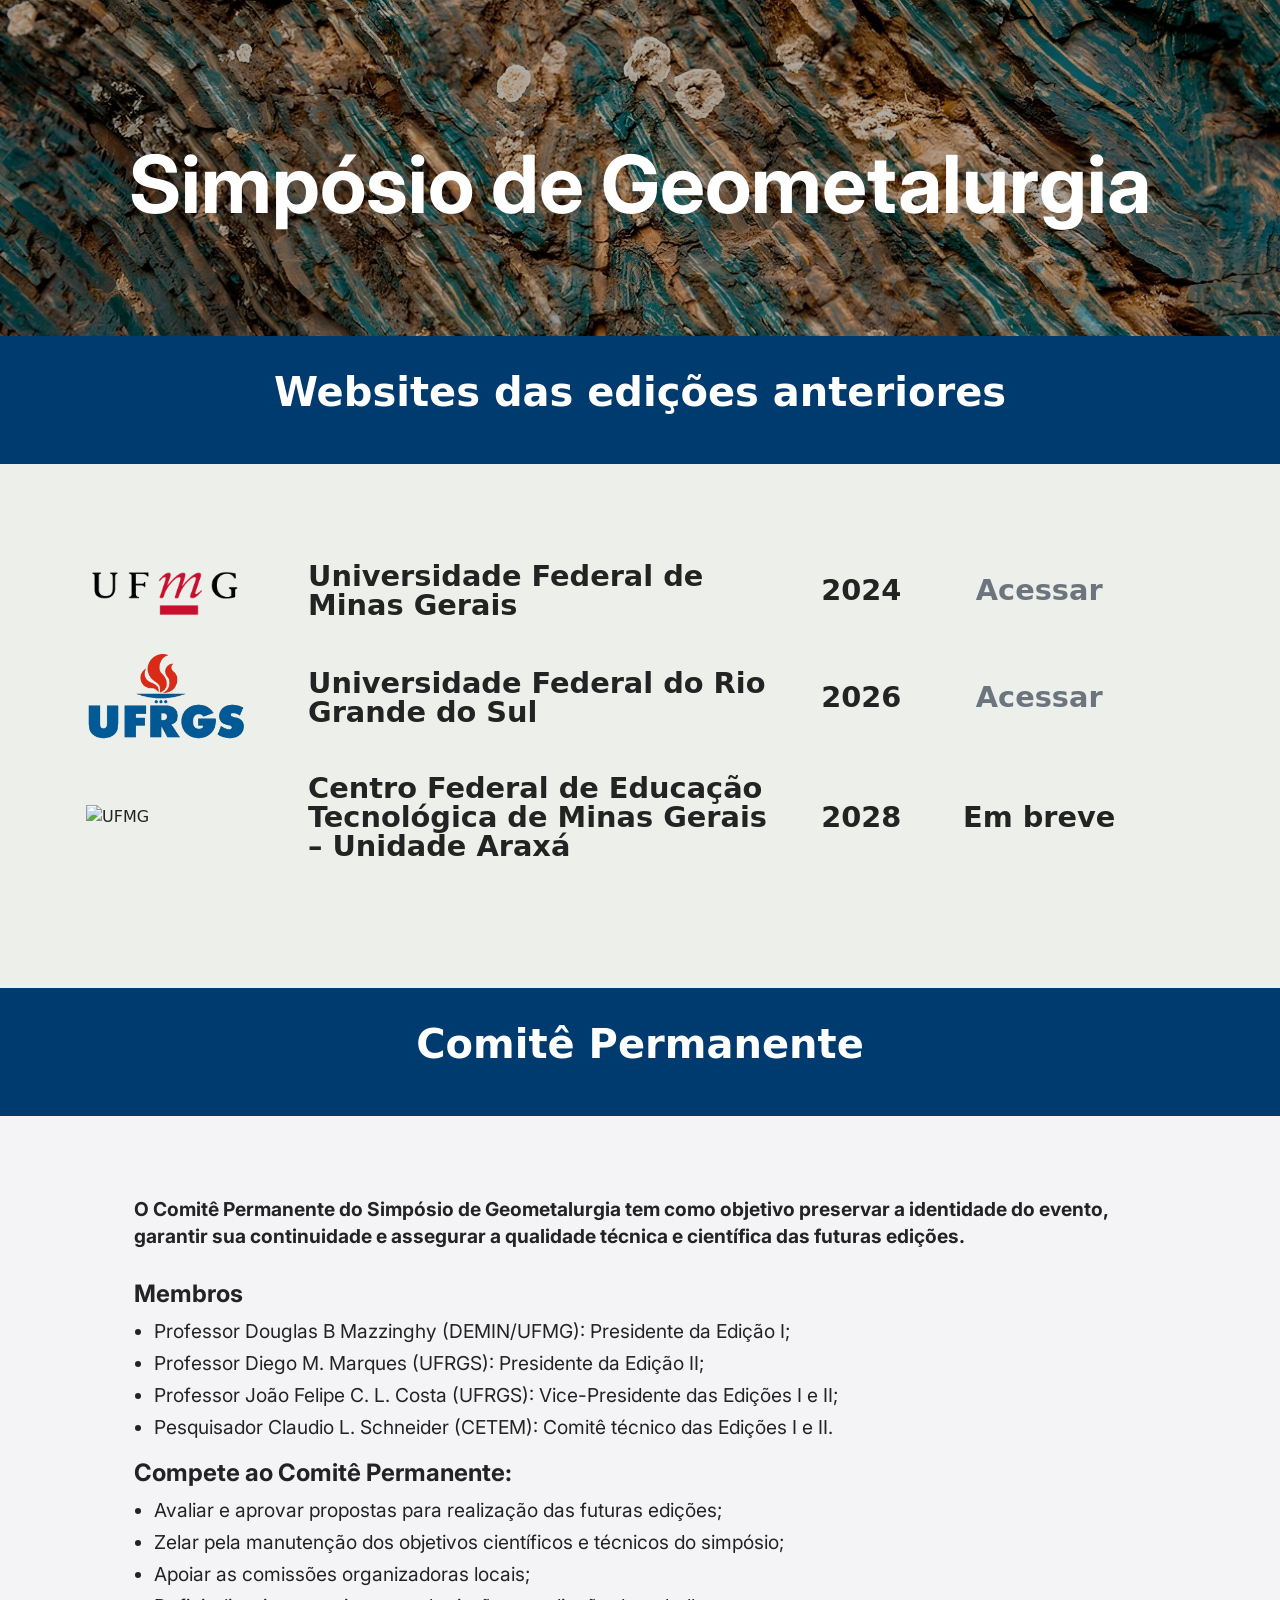
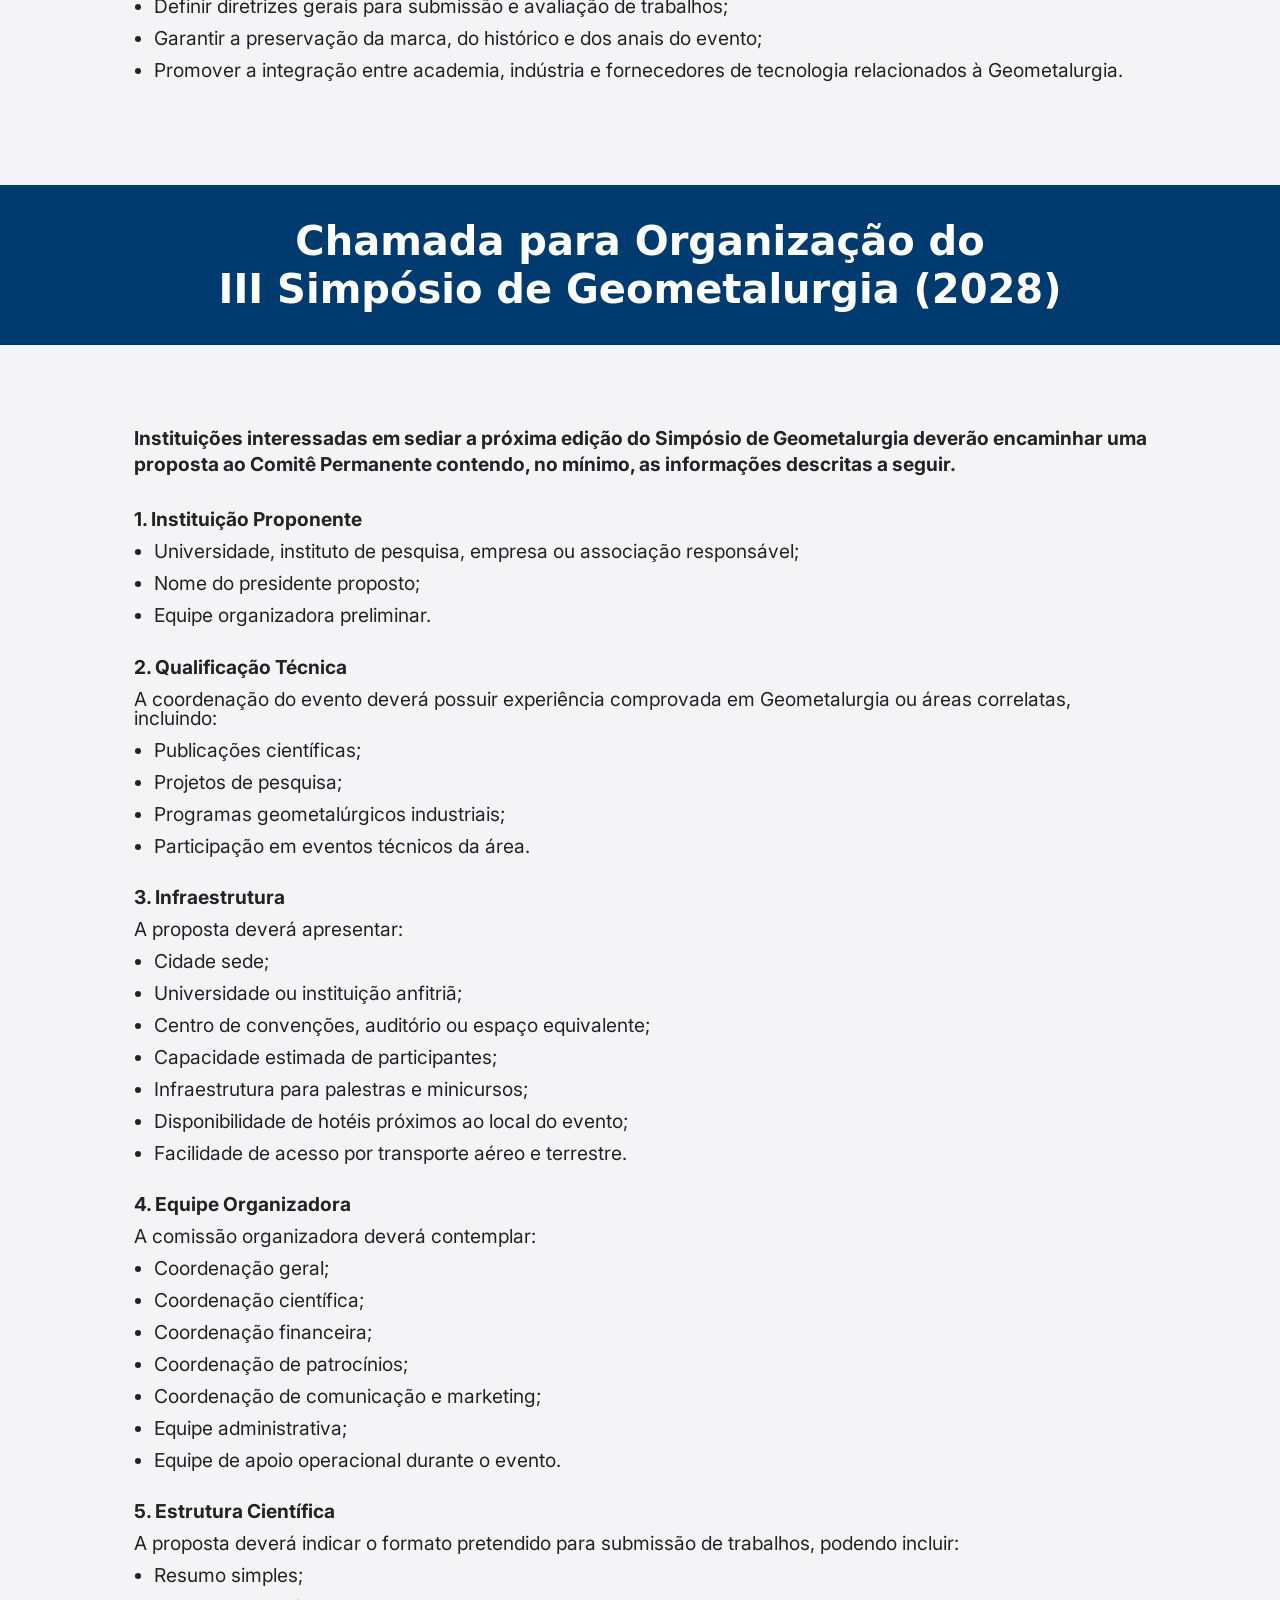
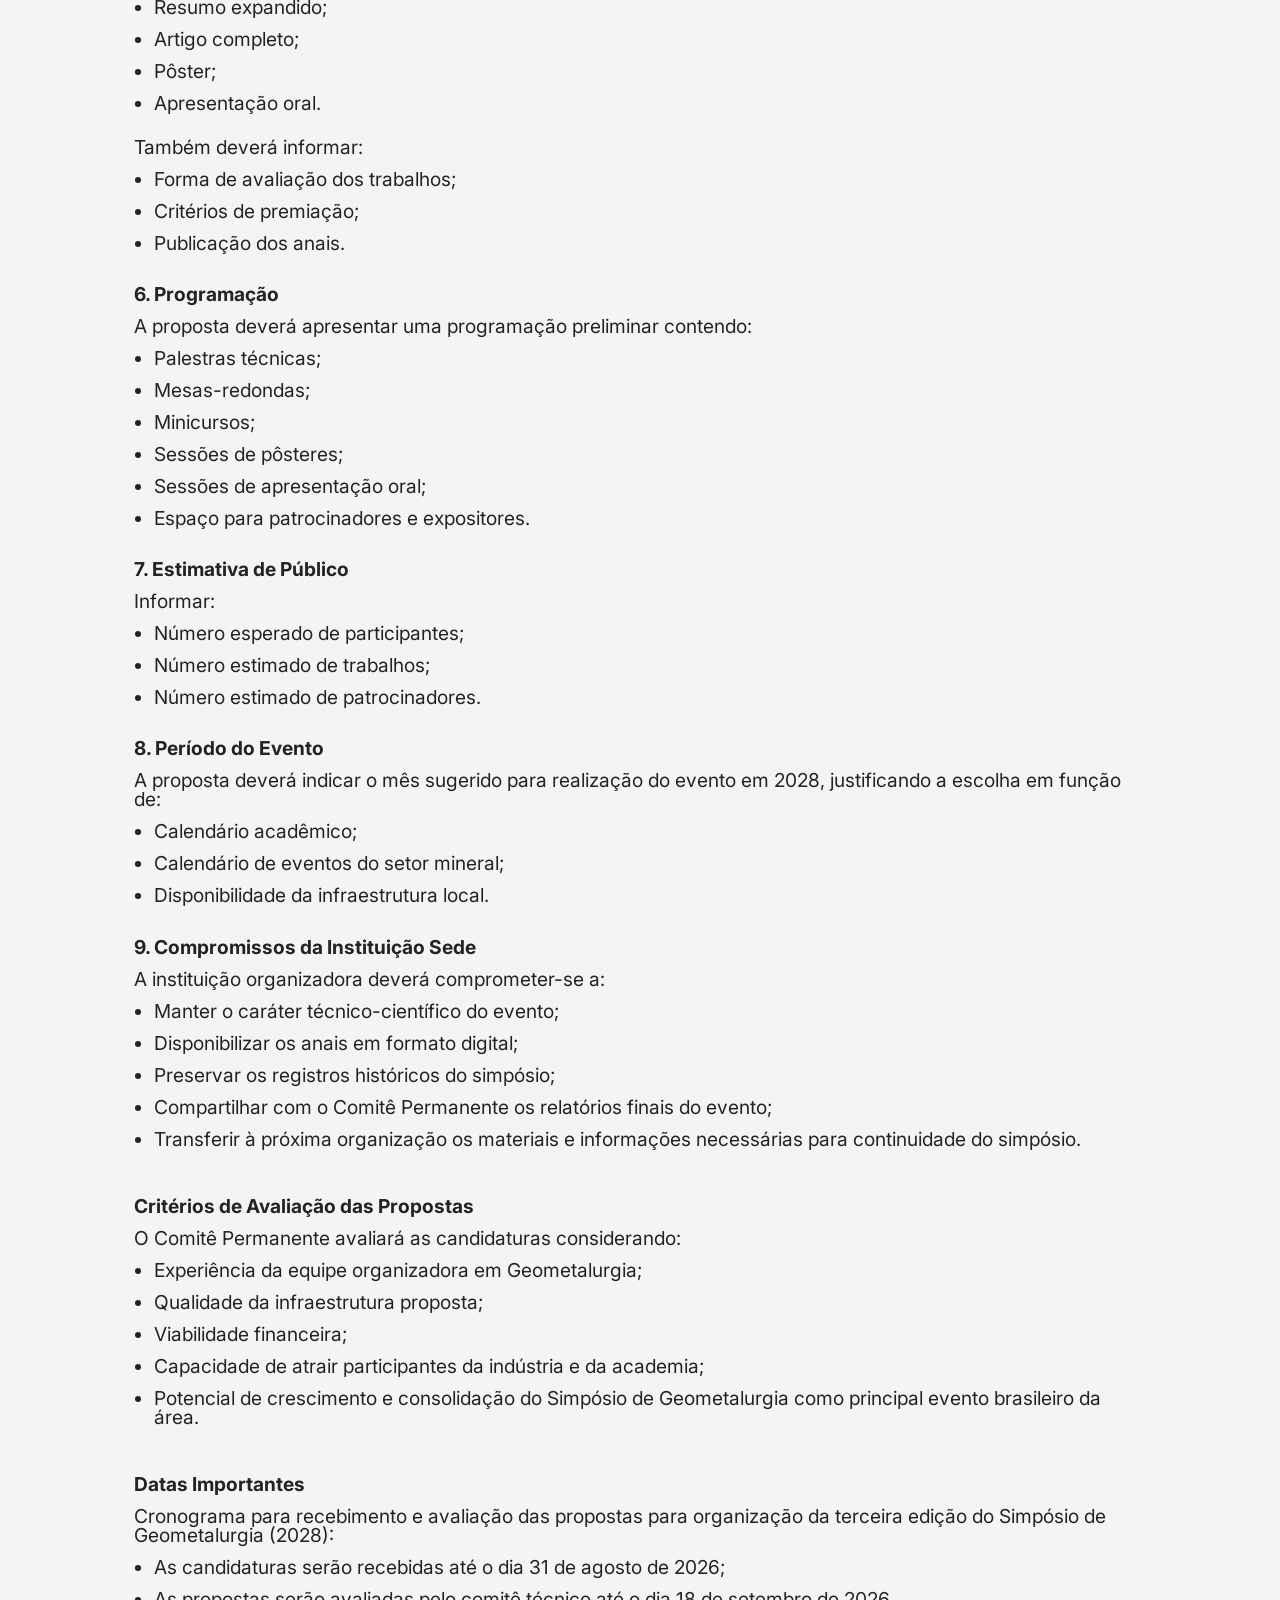
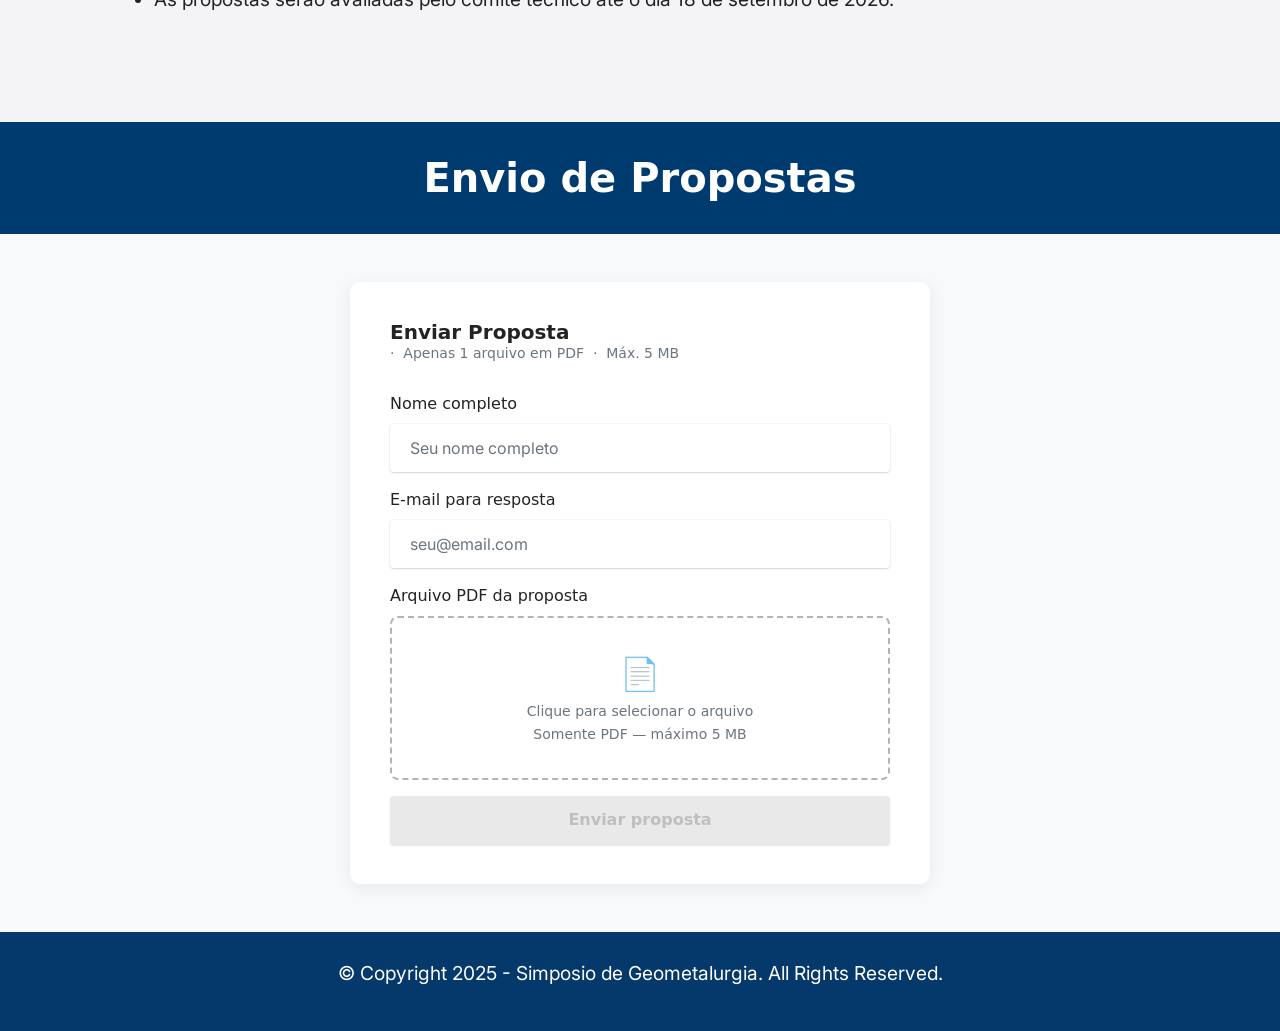
==== commit 2c34dc29: "Add files via upload" ====
--- a/index.html
+++ b/index.html
@@ -143,7 +143,39 @@
             </div>
         </div>
 
-    </div>
+        <!-- Item 3: CEFET -->
+        <div class="item features-image active mb-4">
+            <div class="item-wrapper">
+                <div class="row align-items-center">
+                    <div class="col-12 col-md-2">
+                        <div class="image-wrapper">
+                            <img src="assets/images/Logo_CEFET.png" alt="UFMG" title="" data-slide-to="0" data-bs-slide-to="0">
+                        </div>
+                    </div>
+                    <div class="col-12 col-md-10">
+                        <div class="card-box">
+                            <div class="row align-items-center">
+                                <div class="col-12 col-lg-7">
+                                    <h4 class="card-title mbr-fonts-style mb-0" style="font-size: 1.8rem;">
+                                        <strong>Centro Federal de Educação Tecnológica de Minas Gerais – Unidade Araxá</strong>
+                                    </h4>
+                                </div>
+                                <div class="col-6 col-lg-2 text-lg-center">
+                                    <p class="mbr-text mbr-fonts-style mb-0" style="font-size: 1.8rem;">
+                                        <strong>2028</strong>
+                                    </p>
+                                </div>
+                                <div class="col-6 col-lg-3 text-lg-end">
+                                    <p class="cost mbr-fonts-style mb-0" style="font-size: 1.8rem;">
+                                        <strong>Em breve</strong>
+                                    </p>
+                                </div>
+                            </div>
+                        </div>
+                    </div>
+                </div>
+            </div>
+        </div>
 </section>
 
 <section data-bs-version="5.1" class="footer3 cid-sFAOjz8nX7" once="footers" id="footer3-d" style="background-color: #003B6F !important; padding-top: 2rem; padding-bottom: 2rem;">
@@ -439,7 +471,8 @@
     >
       <input type="hidden" name="_subject" value="Proposta — III Simpósio de Geometalurgia (2028)">
       <input type="hidden" name="_captcha" value="false">
-      <input type="hidden" name="_next" value="https://seusite.github.io/obrigado.html">
+      <!-- O valor é ajustado automaticamente pelo script no final da página para o domínio real -->
+      <input type="hidden" id="next-url" name="_next" value="obrigado.html">
       <input type="hidden" name="_template" value="table">
 
       <div class="mb-3">
@@ -491,6 +524,11 @@
   const sizeEl  = document.getElementById('file-size');
   const errEl   = document.getElementById('file-error');
   const sendBtn = document.getElementById('send-btn');
+
+  // O Formsubmit exige uma URL absoluta em _next — monta a partir do endereço atual,
+  // assim funciona em qualquer domínio (localhost, GitHub Pages, domínio próprio).
+  document.getElementById('next-url').value =
+    new URL('obrigado.html', window.location.href).href;
 
   input.addEventListener('change', function() {
     errEl.style.display = 'none';
